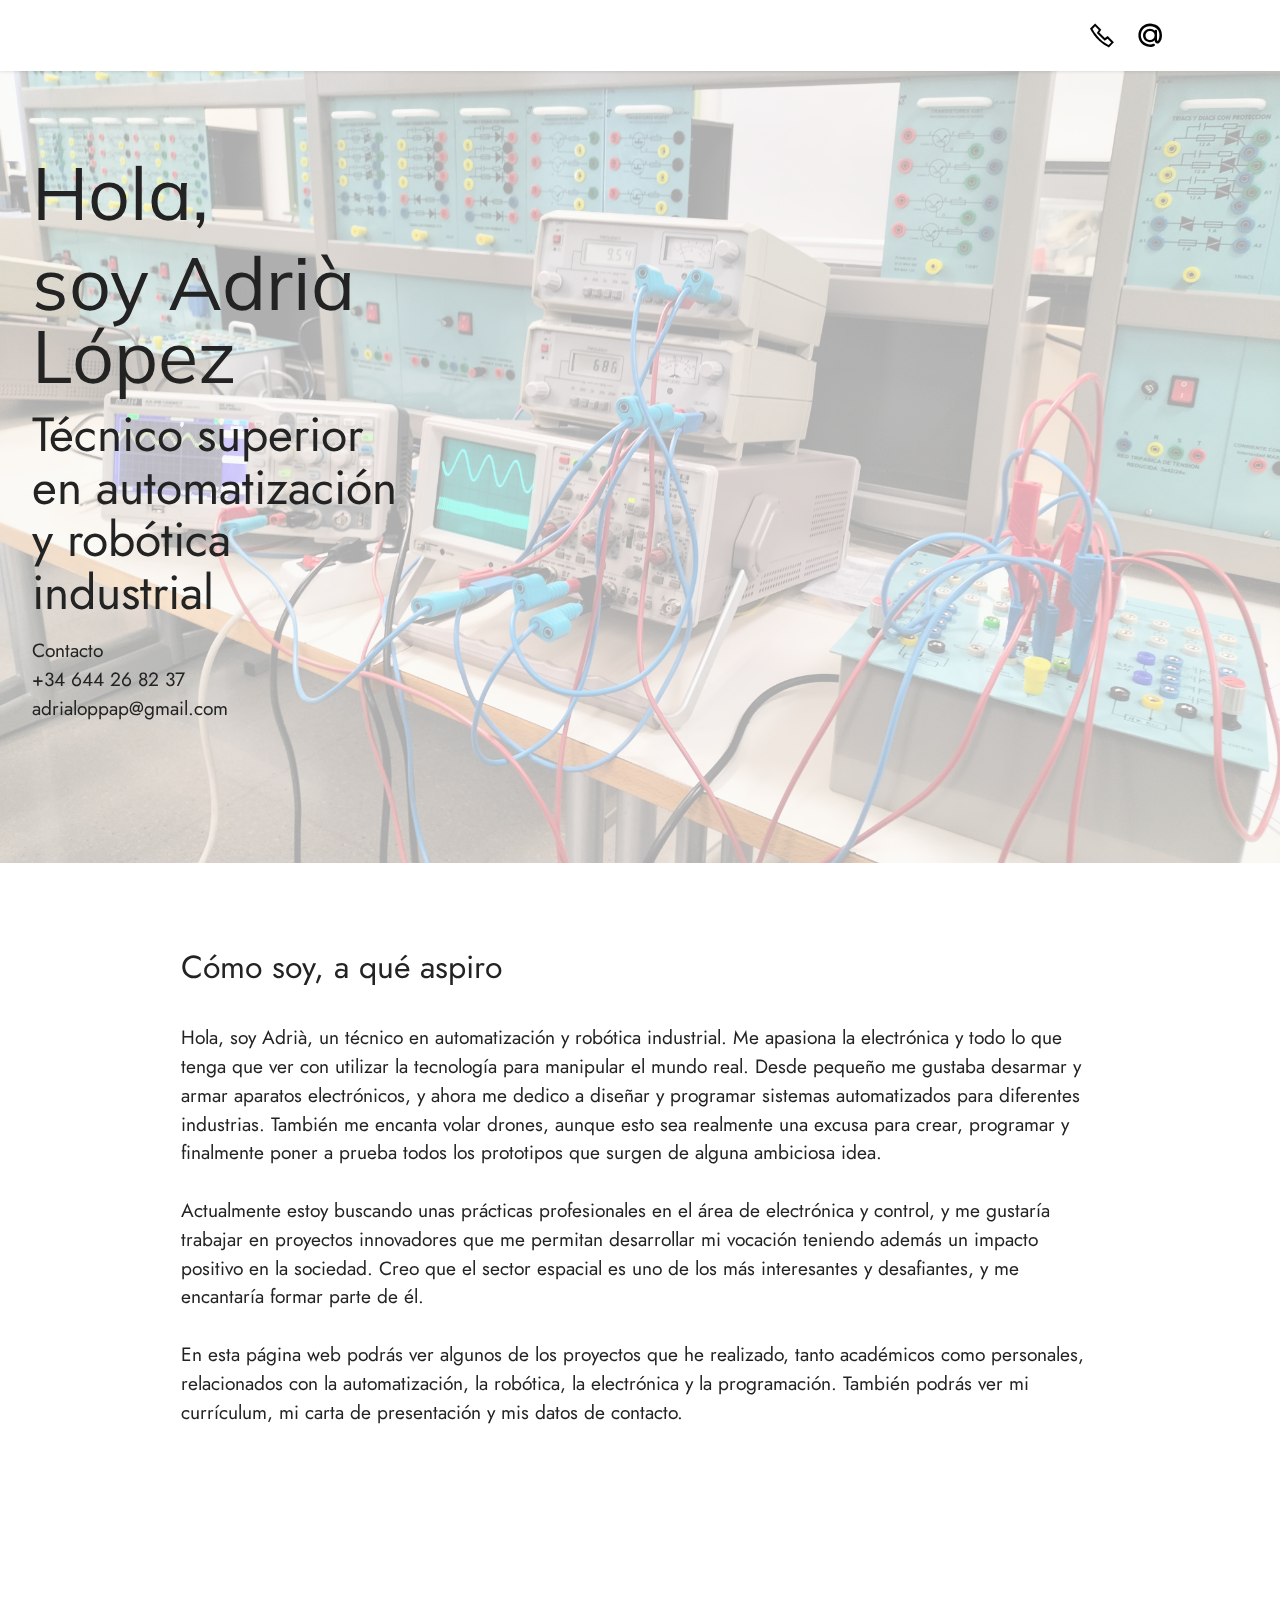
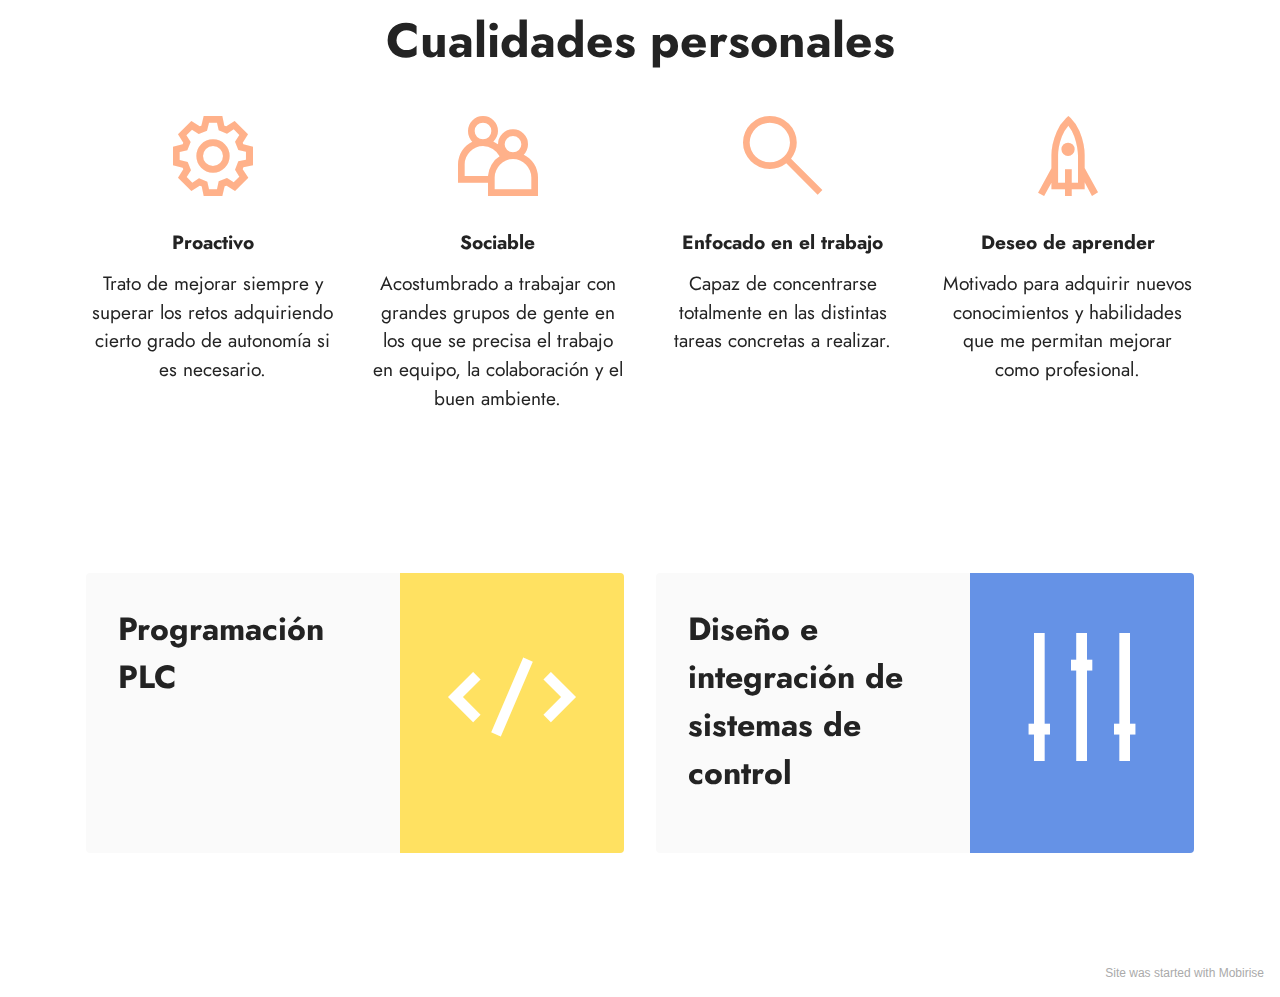
==== index.html @ 73c20c30 "Add files via upload" ====
<!DOCTYPE html>
<html  >
<head>
  <!-- Site made with Mobirise Website Builder v5.3.10, https://mobirise.com -->
  <meta charset="UTF-8">
  <meta http-equiv="X-UA-Compatible" content="IE=edge">
  <meta name="generator" content="Mobirise v5.3.10, mobirise.com">
  <meta name="viewport" content="width=device-width, initial-scale=1, minimum-scale=1">
  <link rel="shortcut icon" href="assets/images/img20230306095353-2.jpg" type="image/x-icon">
  <meta name="description" content="">
  
  
  <title>Home</title>
  <link rel="stylesheet" href="assets/web/assets/mobirise-icons2/mobirise2.css">
  <link rel="stylesheet" href="assets/tether/tether.min.css">
  <link rel="stylesheet" href="assets/bootstrap/css/bootstrap.min.css">
  <link rel="stylesheet" href="assets/bootstrap/css/bootstrap-grid.min.css">
  <link rel="stylesheet" href="assets/bootstrap/css/bootstrap-reboot.min.css">
  <link rel="stylesheet" href="assets/dropdown/css/style.css">
  <link rel="stylesheet" href="assets/socicon/css/styles.css">
  <link rel="stylesheet" href="assets/theme/css/style.css">
  <link rel="preload" href="https://fonts.googleapis.com/css?family=Mulish:200,300,400,500,600,700,800,900,200i,300i,400i,500i,600i,700i,800i,900i&display=swap" as="style" onload="this.onload=null;this.rel='stylesheet'">
  <noscript><link rel="stylesheet" href="https://fonts.googleapis.com/css?family=Mulish:200,300,400,500,600,700,800,900,200i,300i,400i,500i,600i,700i,800i,900i&display=swap"></noscript>
  <link rel="preload" href="https://fonts.googleapis.com/css?family=Jost:100,200,300,400,500,600,700,800,900,100i,200i,300i,400i,500i,600i,700i,800i,900i&display=swap" as="style" onload="this.onload=null;this.rel='stylesheet'">
  <noscript><link rel="stylesheet" href="https://fonts.googleapis.com/css?family=Jost:100,200,300,400,500,600,700,800,900,100i,200i,300i,400i,500i,600i,700i,800i,900i&display=swap"></noscript>
  <link rel="preload" as="style" href="assets/mobirise/css/mbr-additional.css"><link rel="stylesheet" href="assets/mobirise/css/mbr-additional.css" type="text/css">
  
  
  
  
</head>
<body>
  
  <section class="menu menu1 cid-u2jcZFR3zl" once="menu" id="menu1-0">
    

    <nav class="navbar navbar-dropdown navbar-fixed-top navbar-expand-lg">
        <div class="container">
            <div class="navbar-brand">
                
                
            </div>
            <button class="navbar-toggler" type="button" data-toggle="collapse" data-target="#navbarSupportedContent" aria-controls="navbarNavAltMarkup" aria-expanded="false" aria-label="Toggle navigation">
                <div class="hamburger">
                    <span></span>
                    <span></span>
                    <span></span>
                    <span></span>
                </div>
            </button>
            <div class="collapse navbar-collapse" id="navbarSupportedContent">
                
                <div class="icons-menu">
                    <a class="iconfont-wrapper" href="tel:644268237">
                        <span class="p-2 mbr-iconfont mobi-mbri-phone mobi-mbri"></span>
                    </a>
                    <a class="iconfont-wrapper" href="mailto:adrialoppap@gmail.com">
                        <span class="p-2 mbr-iconfont socicon-mailru socicon"></span>
                    </a>
                    
                    
                </div>
                
            </div>
        </div>
    </nav>
</section>

<section class="header1 cid-u2jdXwkcUk mbr-parallax-background" id="header1-2">

    

    <div class="mbr-overlay" style="opacity: 0.7; background-color: rgb(250, 250, 250);"></div>

    <div class="container-fluid">
        <div class="row">
            <div class="col-12 col-lg-4">
                <h1 class="mbr-section-title mbr-fonts-style mb-3 display-1"><p>Hola,</p><p>soy Adrià López<br></p></h1>
                <h2 class="mbr-section-subtitle mbr-fonts-style mb-3 display-2">
                        Técnico superior en automatización y robótica industrial</h2>
                <p class="mbr-text mbr-fonts-style display-7">Contacto<br>+34 644 26 82 37<br>adrialoppap@gmail.com<br><br></p>
                
            </div>
        </div>
    </div>
</section>

<section class="content5 cid-u2je80cFCC" id="content5-7">
    
    <div class="container">
        <div class="row justify-content-center">
            <div class="col-md-12 col-lg-10">
                
                <h4 class="mbr-section-subtitle mbr-fonts-style mb-4 display-5">Cómo soy, a qué aspiro</h4>
                <p class="mbr-text mbr-fonts-style display-7">Hola, soy Adrià, un técnico en automatización y robótica industrial. Me apasiona la electrónica y todo lo que tenga que ver con utilizar la tecnología para manipular el mundo real. Desde pequeño me gustaba desarmar y armar aparatos electrónicos, y ahora me dedico a diseñar y programar sistemas automatizados para diferentes industrias. También me encanta volar drones, aunque esto sea realmente una excusa para crear, programar y finalmente poner a prueba todos los prototipos que surgen de alguna ambiciosa idea.<br>
<br>Actualmente estoy buscando unas prácticas profesionales en el área de electrónica y control, y me gustaría trabajar en proyectos innovadores que me permitan desarrollar mi vocación teniendo además un impacto positivo en la sociedad. Creo que el sector espacial es uno de los más interesantes y desafiantes, y me encantaría formar parte de él.
<br>
<br>En esta página web podrás ver algunos de los proyectos que he realizado, tanto académicos como personales, relacionados con la automatización, la robótica, la electrónica y la programación. También podrás ver mi currículum, mi carta de presentación y mis datos de contacto.
<br><br></p>
            </div>
        </div>
    </div>
</section>

<section class="features1 cid-u2je03f4tf" id="features1-3">
    

    
    <div class="container">
        <div class="row">
            <div class="col-12">
                <h3 class="mbr-section-title mbr-fonts-style align-center mb-0 display-2"><strong>Cualidades personales</strong></h3>
                
            </div>
        </div>
        <div class="row">
            <div class="card col-12 col-md-6 col-lg-3">
                <div class="card-wrapper">
                    <div class="card-box align-center">
                        <div class="iconfont-wrapper">
                            <span class="mbr-iconfont mobi-mbri-setting mobi-mbri"></span>
                        </div>
                        <h5 class="card-title mbr-fonts-style display-7"><strong>Proactivo</strong></h5>
                        <p class="card-text mbr-fonts-style display-7">Trato de mejorar siempre y superar los retos adquiriendo cierto grado de autonomía si es necesario.</p>
                    </div>
                </div>
            </div>
            <div class="card col-12 col-md-6 col-lg-3">
                <div class="card-wrapper">
                    <div class="card-box align-center">
                        <div class="iconfont-wrapper">
                            <span class="mbr-iconfont mobi-mbri-users mobi-mbri"></span>
                        </div>
                        <h5 class="card-title mbr-fonts-style display-7"><strong>Sociable</strong></h5>
                        <p class="card-text mbr-fonts-style display-7">Acostumbrado a trabajar con grandes grupos de gente en los que se precisa el trabajo en equipo, la colaboración y el buen ambiente.</p>
                    </div>
                </div>
            </div>
            <div class="card col-12 col-md-6 col-lg-3">
                <div class="card-wrapper">
                    <div class="card-box align-center">
                        <div class="iconfont-wrapper">
                            <span class="mbr-iconfont mobi-mbri-search mobi-mbri"></span>
                        </div>
                        <h5 class="card-title mbr-fonts-style display-7"><strong>Enfocado en el trabajo</strong></h5>
                        <p class="card-text mbr-fonts-style display-7">Capaz de concentrarse totalmente en las distintas tareas concretas a realizar.</p>
                    </div>
                </div>
            </div>
            <div class="card col-12 col-md-6 col-lg-3">
                <div class="card-wrapper">
                    <div class="card-box align-center">
                        <div class="iconfont-wrapper">
                            <span class="mbr-iconfont mobi-mbri-rocket mobi-mbri"></span>
                        </div>
                        <h5 class="card-title mbr-fonts-style display-7"><strong>Deseo de aprender</strong></h5>
                        <p class="card-text mbr-fonts-style display-7">Motivado para adquirir nuevos conocimientos y habilidades que me permitan mejorar como profesional.</p>
                    </div>
                </div>
            </div>
        </div>
    </div>
</section>

<section class="features5 cid-u2je0zZY1N" id="features6-4">

    

    
    <div class="container">
        <div class="row justify-content-center">
            <div class="card col-12 col-lg-6">
                <div class="card-wrapper mbr-flex">
                    <div class="card-box align-left">
                        
                        <h5 class="card-title mbr-fonts-style align-left mb-3 display-5"><strong>Programación PLC</strong></h5>
                        
                        
                    </div>
                    <div class="img-wrapper img1 align-center">
                        <span class="mbr-iconfont mobi-mbri-code mobi-mbri"></span>
                    </div>
                </div>
            </div>

            <div class="card col-12 col-lg-6">
                <div class="card-wrapper mbr-flex">
                    <div class="card-box align-left">
                        
                        <h5 class="card-title mbr-fonts-style align-left mb-3 display-5"><strong>Diseño e integración de sistemas de control&nbsp;</strong></h5>
                        
                        
                    </div>
                    <div class="img-wrapper img2 align-center">
                        <span class="mbr-iconfont mobi-mbri-setting-2 mobi-mbri"></span>
                    </div>
                </div>
            </div>
        </div>
    </div>
</section><section style="background-color: #fff; font-family: -apple-system, BlinkMacSystemFont, 'Segoe UI', 'Roboto', 'Helvetica Neue', Arial, sans-serif; color:#aaa; font-size:12px; padding: 0; align-items: center; display: flex;"><a href="https://mobirise.site/g" style="flex: 1 1; height: 3rem; padding-left: 1rem;"></a><p style="flex: 0 0 auto; margin:0; padding-right:1rem;">Site <a href="https://mobirise.site/f" style="color:#aaa;">was started</a> with Mobirise</p></section><script src="assets/web/assets/jquery/jquery.min.js"></script>  <script src="assets/popper/popper.min.js"></script>  <script src="assets/tether/tether.min.js"></script>  <script src="assets/bootstrap/js/bootstrap.min.js"></script>  <script src="assets/smoothscroll/smooth-scroll.js"></script>  <script src="assets/dropdown/js/nav-dropdown.js"></script>  <script src="assets/dropdown/js/navbar-dropdown.js"></script>  <script src="assets/touchswipe/jquery.touch-swipe.min.js"></script>  <script src="assets/parallax/jarallax.min.js"></script>  <script src="assets/theme/js/script.js"></script>  
  
  
</body>
</html>
---- assets/web/assets/mobirise-icons2/mobirise2.css ----
@font-face {
  font-family: 'Moririse2';
  font-display: swap;
  src:  url('mobirise2.eot?f2bix4');
  src:  url('mobirise2.eot?f2bix4#iefix') format('embedded-opentype'),
    url('mobirise2.ttf?f2bix4') format('truetype'),
    url('mobirise2.woff?f2bix4') format('woff'),
    url('mobirise2.svg?f2bix4#mobirise2') format('svg');
  font-weight: normal;
  font-style: normal;
}

[class^="mobi-"], [class*=" mobi-"] {
  /* use !important to prevent issues with browser extensions that change fonts */
  font-family: 'Moririse2' !important;
  speak: none;
  font-style: normal;
  font-weight: normal;
  font-variant: normal;
  text-transform: none;
  line-height: 1;

  /* Better Font Rendering =========== */
  -webkit-font-smoothing: antialiased;
  -moz-osx-font-smoothing: grayscale;
}

.mobi-mbri-add-submenu:before {
  content: "\e900";
}
.mobi-mbri-alert:before {
  content: "\e901";
}
.mobi-mbri-align-center:before {
  content: "\e902";
}
.mobi-mbri-align-justify:before {
  content: "\e903";
}
.mobi-mbri-align-left:before {
  content: "\e904";
}
.mobi-mbri-align-right:before {
  content: "\e905";
}
.mobi-mbri-android:before {
  content: "\e906";
}
.mobi-mbri-apple:before {
  content: "\e907";
}
.mobi-mbri-arrow-down:before {
  content: "\e908";
}
.mobi-mbri-arrow-next:before {
  content: "\e909";
}
.mobi-mbri-arrow-prev:before {
  content: "\e90a";
}
.mobi-mbri-arrow-up:before {
  content: "\e90b";
}
.mobi-mbri-bold:before {
  content: "\e90c";
}
.mobi-mbri-bookmark:before {
  content: "\e90d";
}
.mobi-mbri-bootstrap:before {
  content: "\e90e";
}
.mobi-mbri-briefcase:before {
  content: "\e90f";
}
.mobi-mbri-browse:before {
  content: "\e910";
}
.mobi-mbri-bulleted-list:before {
  content: "\e911";
}
.mobi-mbri-calendar:before {
  content: "\e912";
}
.mobi-mbri-camera:before {
  content: "\e913";
}
.mobi-mbri-cart-add:before {
  content: "\e914";
}
.mobi-mbri-cart-full:before {
  content: "\e915";
}
.mobi-mbri-cash:before {
  content: "\e916";
}
.mobi-mbri-change-style:before {
  content: "\e917";
}
.mobi-mbri-chat:before {
  content: "\e918";
}
.mobi-mbri-clock:before {
  content: "\e919";
}
.mobi-mbri-close:before {
  content: "\e91a";
}
.mobi-mbri-cloud:before {
  content: "\e91b";
}
.mobi-mbri-code:before {
  content: "\e91c";
}
.mobi-mbri-contact-form:before {
  content: "\e91d";
}
.mobi-mbri-credit-card:before {
  content: "\e91e";
}
.mobi-mbri-cursor-click:before {
  content: "\e91f";
}
.mobi-mbri-cust-feedback:before {
  content: "\e920";
}
.mobi-mbri-database:before {
  content: "\e921";
}
.mobi-mbri-delivery:before {
  content: "\e922";
}
.mobi-mbri-desktop:before {
  content: "\e923";
}
.mobi-mbri-devices:before {
  content: "\e924";
}
.mobi-mbri-down:before {
  content: "\e925";
}
.mobi-mbri-download-2:before {
  content: "\e926";
}
.mobi-mbri-download:before {
  content: "\e927";
}
.mobi-mbri-drag-n-drop-2:before {
  content: "\e928";
}
.mobi-mbri-drag-n-drop:before {
  content: "\e929";
}
.mobi-mbri-edit-2:before {
  content: "\e92a";
}
.mobi-mbri-edit:before {
  content: "\e92b";
}
.mobi-mbri-error:before {
  content: "\e92c";
}
.mobi-mbri-extension:before {
  content: "\e92d";
}
.mobi-mbri-features:before {
  content: "\e92e";
}
.mobi-mbri-file:before {
  content: "\e92f";
}
.mobi-mbri-flag:before {
  content: "\e930";
}
.mobi-mbri-folder:before {
  content: "\e931";
}
.mobi-mbri-gift:before {
  content: "\e932";
}
.mobi-mbri-github:before {
  content: "\e933";
}
.mobi-mbri-globe-2:before {
  content: "\e934";
}
.mobi-mbri-globe:before {
  content: "\e935";
}
.mobi-mbri-growing-chart:before {
  content: "\e936";
}
.mobi-mbri-hearth:before {
  content: "\e937";
}
.mobi-mbri-help:before {
  content: "\e938";
}
.mobi-mbri-home:before {
  content: "\e939";
}
.mobi-mbri-hot-cup:before {
  content: "\e93a";
}
.mobi-mbri-idea:before {
  content: "\e93b";
}
.mobi-mbri-image-gallery:before {
  content: "\e93c";
}
.mobi-mbri-image-slider:before {
  content: "\e93d";
}
.mobi-mbri-info:before {
  content: "\e93e";
}
.mobi-mbri-italic:before {
  content: "\e93f";
}
.mobi-mbri-key:before {
  content: "\e940";
}
.mobi-mbri-laptop:before {
  content: "\e941";
}
.mobi-mbri-layers:before {
  content: "\e942";
}
.mobi-mbri-left-right:before {
  content: "\e943";
}
.mobi-mbri-left:before {
  content: "\e944";
}
.mobi-mbri-letter:before {
  content: "\e945";
}
.mobi-mbri-like:before {
  content: "\e946";
}
.mobi-mbri-link:before {
  content: "\e947";
}
.mobi-mbri-lock:before {
  content: "\e948";
}
.mobi-mbri-login:before {
  content: "\e949";
}
.mobi-mbri-logout:before {
  content: "\e94a";
}
.mobi-mbri-magic-stick:before {
  content: "\e94b";
}
.mobi-mbri-map-pin:before {
  content: "\e94c";
}
.mobi-mbri-menu:before {
  content: "\e94d";
}
.mobi-mbri-mobile-2:before {
  content: "\e94e";
}
.mobi-mbri-mobile-horizontal:before {
  content: "\e94f";
}
.mobi-mbri-mobile:before {
  content: "\e950";
}
.mobi-mbri-mobirise:before {
  content: "\e951";
}
.mobi-mbri-more-horizontal:before {
  content: "\e952";
}
.mobi-mbri-more-vertical:before {
  content: "\e953";
}
.mobi-mbri-music:before {
  content: "\e954";
}
.mobi-mbri-new-file:before {
  content: "\e955";
}
.mobi-mbri-numbered-list:before {
  content: "\e956";
}
.mobi-mbri-opened-folder:before {
  content: "\e957";
}
.mobi-mbri-pages:before {
  content: "\e958";
}
.mobi-mbri-paper-plane:before {
  content: "\e959";
}
.mobi-mbri-paperclip:before {
  content: "\e95a";
}
.mobi-mbri-phone:before {
  content: "\e95b";
}
.mobi-mbri-photo:before {
  content: "\e95c";
}
.mobi-mbri-photos:before {
  content: "\e95d";
}
.mobi-mbri-pin:before {
  content: "\e95e";
}
.mobi-mbri-play:before {
  content: "\e95f";
}
.mobi-mbri-plus:before {
  content: "\e960";
}
.mobi-mbri-preview:before {
  content: "\e961";
}
.mobi-mbri-print:before {
  content: "\e962";
}
.mobi-mbri-protect:before {
  content: "\e963";
}
.mobi-mbri-question:before {
  content: "\e964";
}
.mobi-mbri-quote-left:before {
  content: "\e965";
}
.mobi-mbri-quote-right:before {
  content: "\e966";
}
.mobi-mbri-redo:before {
  content: "\e967";
}
.mobi-mbri-refresh:before {
  content: "\e968";
}
.mobi-mbri-responsive-2:before {
  content: "\e969";
}
.mobi-mbri-responsive:before {
  content: "\e96a";
}
.mobi-mbri-right:before {
  content: "\e96b";
}
.mobi-mbri-rocket:before {
  content: "\e96c";
}
.mobi-mbri-sad-face:before {
  content: "\e96d";
}
.mobi-mbri-sale:before {
  content: "\e96e";
}
.mobi-mbri-save:before {
  content: "\e96f";
}
.mobi-mbri-search:before {
  content: "\e970";
}
.mobi-mbri-setting-2:before {
  content: "\e971";
}
.mobi-mbri-setting-3:before {
  content: "\e972";
}
.mobi-mbri-setting:before {
  content: "\e973";
}
.mobi-mbri-share:before {
  content: "\e974";
}
.mobi-mbri-shopping-bag:before {
  content: "\e975";
}
.mobi-mbri-shopping-basket:before {
  content: "\e976";
}
.mobi-mbri-shopping-cart:before {
  content: "\e977";
}
.mobi-mbri-sites:before {
  content: "\e978";
}
.mobi-mbri-smile-face:before {
  content: "\e979";
}
.mobi-mbri-speed:before {
  content: "\e97a";
}
.mobi-mbri-star:before {
  content: "\e97b";
}
.mobi-mbri-success:before {
  content: "\e97c";
}
.mobi-mbri-sun:before {
  content: "\e97d";
}
.mobi-mbri-sun2:before {
  content: "\e97e";
}
.mobi-mbri-tablet-vertical:before {
  content: "\e97f";
}
.mobi-mbri-tablet:before {
  content: "\e980";
}
.mobi-mbri-target:before {
  content: "\e981";
}
.mobi-mbri-timer:before {
  content: "\e982";
}
.mobi-mbri-to-ftp:before {
  content: "\e983";
}
.mobi-mbri-to-local-drive:before {
  content: "\e984";
}
.mobi-mbri-touch-swipe:before {
  content: "\e985";
}
.mobi-mbri-touch:before {
  content: "\e986";
}
.mobi-mbri-trash:before {
  content: "\e987";
}
.mobi-mbri-underline:before {
  content: "\e988";
}
.mobi-mbri-undo:before {
  content: "\e989";
}
.mobi-mbri-unlink:before {
  content: "\e98a";
}
.mobi-mbri-unlock:before {
  content: "\e98b";
}
.mobi-mbri-up-down:before {
  content: "\e98c";
}
.mobi-mbri-up:before {
  content: "\e98d";
}
.mobi-mbri-update:before {
  content: "\e98e";
}
.mobi-mbri-upload-2:before {
  content: "\e98f";
}
.mobi-mbri-upload:before {
  content: "\e990";
}
.mobi-mbri-user-2:before {
  content: "\e991";
}
.mobi-mbri-user:before {
  content: "\e992";
}
.mobi-mbri-users:before {
  content: "\e993";
}
.mobi-mbri-video-play:before {
  content: "\e994";
}
.mobi-mbri-video:before {
  content: "\e995";
}
.mobi-mbri-watch:before {
  content: "\e996";
}
.mobi-mbri-website-theme-2:before {
  content: "\e997";
}
.mobi-mbri-website-theme:before {
  content: "\e998";
}
.mobi-mbri-wifi:before {
  content: "\e999";
}
.mobi-mbri-windows:before {
  content: "\e99a";
}
.mobi-mbri-zoom-in:before {
  content: "\e99b";
}
.mobi-mbri-zoom-out:before {
  content: "\e99c";
}
---- assets/dropdown/css/style.css ----
.navbar-dropdown {
  left: 0;
  padding: 0;
  position: absolute;
  right: 0;
  top: 0;
  transition: all 0.45s ease;
  z-index: 1030;
  background: #282828; }
  .navbar-dropdown .navbar-logo {
    margin-right: 0.8rem;
    transition: margin 0.3s ease-in-out;
    vertical-align: middle; }
    .navbar-dropdown .navbar-logo img {
      height: 3.125rem;
      transition: all 0.3s ease-in-out; }
    .navbar-dropdown .navbar-logo.mbr-iconfont {
      font-size: 3.125rem;
      line-height: 3.125rem; }
  .navbar-dropdown .navbar-caption {
    font-weight: 700;
    white-space: normal;
    vertical-align: -4px;
    line-height: 3.125rem !important; }
    .navbar-dropdown .navbar-caption, .navbar-dropdown .navbar-caption:hover {
      color: inherit;
      text-decoration: none; }
  .navbar-dropdown .mbr-iconfont + .navbar-caption {
    vertical-align: -1px; }
  .navbar-dropdown.navbar-fixed-top {
    position: fixed; }
  .navbar-dropdown .navbar-brand span {
    vertical-align: -4px; }
  .navbar-dropdown.bg-color.transparent {
    background: none; }
  .navbar-dropdown.navbar-short .navbar-brand {
    padding: 0.625rem 0; }
    .navbar-dropdown.navbar-short .navbar-brand span {
      vertical-align: -1px; }
  .navbar-dropdown.navbar-short .navbar-caption {
    line-height: 2.375rem !important;
    vertical-align: -2px; }
  .navbar-dropdown.navbar-short .navbar-logo {
    margin-right: 0.5rem; }
    .navbar-dropdown.navbar-short .navbar-logo img {
      height: 2.375rem; }
    .navbar-dropdown.navbar-short .navbar-logo.mbr-iconfont {
      font-size: 2.375rem;
      line-height: 2.375rem; }
  .navbar-dropdown.navbar-short .mbr-table-cell {
    height: 3.625rem; }
  .navbar-dropdown .navbar-close {
    left: 0.6875rem;
    position: fixed;
    top: 0.75rem;
    z-index: 1000; }
  .navbar-dropdown .hamburger-icon {
    content: "";
    display: inline-block;
    vertical-align: middle;
    width: 16px;
    -webkit-box-shadow: 0 -6px 0 1px #282828,0 0 0 1px #282828,0 6px 0 1px #282828;
    -moz-box-shadow: 0 -6px 0 1px #282828,0 0 0 1px #282828,0 6px 0 1px #282828;
    box-shadow: 0 -6px 0 1px #282828,0 0 0 1px #282828,0 6px 0 1px #282828; }

.dropdown-menu .dropdown-toggle[data-toggle="dropdown-submenu"]::after {
  border-bottom: 0.35em solid transparent;
  border-left: 0.35em solid;
  border-right: 0;
  border-top: 0.35em solid transparent;
  margin-left: 0.3rem; }

.dropdown-menu .dropdown-item:focus {
  outline: 0; }

.nav-dropdown {
  font-size: 0.75rem;
  font-weight: 500;
  height: auto !important; }
  .nav-dropdown .nav-btn {
    padding-left: 1rem; }
  .nav-dropdown .link {
    margin: .667em 1.667em;
    font-weight: 500;
    padding: 0;
    transition: color .2s ease-in-out; }
    .nav-dropdown .link.dropdown-toggle {
      margin-right: 2.583em; }
      .nav-dropdown .link.dropdown-toggle::after {
        margin-left: .25rem;
        border-top: 0.35em solid;
        border-right: 0.35em solid transparent;
        border-left: 0.35em solid transparent;
        border-bottom: 0; }
      .nav-dropdown .link.dropdown-toggle[aria-expanded="true"] {
        margin: 0;
        padding: 0.667em 3.263em  0.667em 1.667em; }
  .nav-dropdown .link::after,
  .nav-dropdown .dropdown-item::after {
    color: inherit; }
  .nav-dropdown .btn {
    font-size: 0.75rem;
    font-weight: 700;
    letter-spacing: 0;
    margin-bottom: 0;
    padding-left: 1.25rem;
    padding-right: 1.25rem; }
  .nav-dropdown .dropdown-menu {
    border-radius: 0;
    border: 0;
    left: 0;
    margin: 0;
    padding-bottom: 1.25rem;
    padding-top: 1.25rem;
    position: relative; }
  .nav-dropdown .dropdown-submenu {
    margin-left: 0.125rem;
    top: 0; }
  .nav-dropdown .dropdown-item {
    font-weight: 500;
    line-height: 2;
    padding: 0.3846em 4.615em 0.3846em 1.5385em;
    position: relative;
    transition: color .2s ease-in-out, background-color .2s ease-in-out; }
    .nav-dropdown .dropdown-item::after {
      margin-top: -0.3077em;
      position: absolute;
      right: 1.1538em;
      top: 50%; }
    .nav-dropdown .dropdown-item:focus, .nav-dropdown .dropdown-item:hover {
      background: none; }

@media (max-width: 767px) {
  .nav-dropdown.navbar-toggleable-sm {
    bottom: 0;
    display: none;
    left: 0;
    overflow-x: hidden;
    position: fixed;
    top: 0;
    transform: translateX(-100%);
    -ms-transform: translateX(-100%);
    -webkit-transform: translateX(-100%);
    width: 18.75rem;
    z-index: 999; } }
.nav-dropdown.navbar-toggleable-xl {
  bottom: 0;
  display: none;
  left: 0;
  overflow-x: hidden;
  position: fixed;
  top: 0;
  transform: translateX(-100%);
  -ms-transform: translateX(-100%);
  -webkit-transform: translateX(-100%);
  width: 18.75rem;
  z-index: 999; }

.nav-dropdown-sm {
  display: block !important;
  overflow-x: hidden;
  overflow: auto;
  padding-top: 3.875rem; }
  .nav-dropdown-sm::after {
    content: "";
    display: block;
    height: 3rem;
    width: 100%; }
  .nav-dropdown-sm.collapse.in ~ .navbar-close {
    display: block !important; }
  .nav-dropdown-sm.collapsing, .nav-dropdown-sm.collapse.in {
    transform: translateX(0);
    -ms-transform: translateX(0);
    -webkit-transform: translateX(0);
    transition: all 0.25s ease-out;
    -webkit-transition: all 0.25s ease-out;
    background: #282828; }
  .nav-dropdown-sm.collapsing[aria-expanded="false"] {
    transform: translateX(-100%);
    -ms-transform: translateX(-100%);
    -webkit-transform: translateX(-100%); }
  .nav-dropdown-sm .nav-item {
    display: block;
    margin-left: 0 !important;
    padding-left: 0; }
  .nav-dropdown-sm .link,
  .nav-dropdown-sm .dropdown-item {
    border-top: 1px dotted rgba(255, 255, 255, 0.1);
    font-size: 0.8125rem;
    line-height: 1.6;
    margin: 0 !important;
    padding: 0.875rem 2.4rem 0.875rem 1.5625rem !important;
    position: relative;
    white-space: normal; }
    .nav-dropdown-sm .link:focus, .nav-dropdown-sm .link:hover,
    .nav-dropdown-sm .dropdown-item:focus,
    .nav-dropdown-sm .dropdown-item:hover {
      background: rgba(0, 0, 0, 0.2) !important;
      color: #c0a375; }
  .nav-dropdown-sm .nav-btn {
    position: relative;
    padding: 1.5625rem 1.5625rem 0 1.5625rem; }
    .nav-dropdown-sm .nav-btn::before {
      border-top: 1px dotted rgba(255, 255, 255, 0.1);
      content: "";
      left: 0;
      position: absolute;
      top: 0;
      width: 100%; }
    .nav-dropdown-sm .nav-btn + .nav-btn {
      padding-top: 0.625rem; }
      .nav-dropdown-sm .nav-btn + .nav-btn::before {
        display: none; }
  .nav-dropdown-sm .btn {
    padding: 0.625rem 0; }
  .nav-dropdown-sm .dropdown-toggle[data-toggle="dropdown-submenu"]::after {
    margin-left: .25rem;
    border-top: 0.35em solid;
    border-right: 0.35em solid transparent;
    border-left: 0.35em solid transparent;
    border-bottom: 0; }
  .nav-dropdown-sm .dropdown-toggle[data-toggle="dropdown-submenu"][aria-expanded="true"]::after {
    border-top: 0;
    border-right: 0.35em solid transparent;
    border-left: 0.35em solid transparent;
    border-bottom: 0.35em solid; }
  .nav-dropdown-sm .dropdown-menu {
    margin: 0;
    padding: 0;
    position: relative;
    top: 0;
    left: 0;
    width: 100%;
    border: 0;
    float: none;
    border-radius: 0;
    background: none; }
  .nav-dropdown-sm .dropdown-submenu {
    left: 100%;
    margin-left: 0.125rem;
    margin-top: -1.25rem;
    top: 0; }

.navbar-toggleable-sm .nav-dropdown .dropdown-menu {
  position: absolute; }

.navbar-toggleable-sm .nav-dropdown .dropdown-submenu {
  left: 100%;
  margin-left: 0.125rem;
  margin-top: -1.25rem;
  top: 0; }

.navbar-toggleable-sm.opened .nav-dropdown .dropdown-menu {
  position: relative; }

.navbar-toggleable-sm.opened .nav-dropdown .dropdown-submenu {
  left: 0;
  margin-left: 00rem;
  margin-top: 0rem;
  top: 0; }

.is-builder .nav-dropdown.collapsing {
  transition: none !important; }

/*# sourceMappingURL=style.css.map */
---- assets/socicon/css/styles.css ----
@charset "UTF-8";

@font-face {
  font-family: 'Socicon';
  src:  url('../fonts/socicon.eot');
  src:  url('../fonts/socicon.eot?#iefix') format('embedded-opentype'),
    url('../fonts/socicon.woff2') format('woff2'),
    url('../fonts/socicon.ttf') format('truetype'),
    url('../fonts/socicon.woff') format('woff'),
    url('../fonts/socicon.svg#socicon') format('svg');
  font-weight: normal;
  font-style: normal;
  font-display: swap;
}

[data-icon]:before {
  font-family: "socicon" !important;
  content: attr(data-icon);
  font-style: normal !important;
  font-weight: normal !important;
  font-variant: normal !important;
  text-transform: none !important;
  speak: none;
  line-height: 1;
  -webkit-font-smoothing: antialiased;
  -moz-osx-font-smoothing: grayscale;
}

[class^="socicon-"], [class*=" socicon-"] {
  /* use !important to prevent issues with browser extensions that change fonts */
  font-family: 'Socicon' !important;
  speak: none;
  font-style: normal;
  font-weight: normal;
  font-variant: normal;
  text-transform: none;
  line-height: 1;

  /* Better Font Rendering =========== */
  -webkit-font-smoothing: antialiased;
  -moz-osx-font-smoothing: grayscale;
}

.socicon-eitaa:before {
  content: "\e97c";
}
.socicon-soroush:before {
  content: "\e97d";
}
.socicon-bale:before {
  content: "\e97e";
}
.socicon-zazzle:before {
  content: "\e97b";
}
.socicon-society6:before {
  content: "\e97a";
}
.socicon-redbubble:before {
  content: "\e979";
}
.socicon-avvo:before {
  content: "\e978";
}
.socicon-stitcher:before {
  content: "\e977";
}
.socicon-googlehangouts:before {
  content: "\e974";
}
.socicon-dlive:before {
  content: "\e975";
}
.socicon-vsco:before {
  content: "\e976";
}
.socicon-flipboard:before {
  content: "\e973";
}
.socicon-ubuntu:before {
  content: "\e958";
}
.socicon-artstation:before {
  content: "\e959";
}
.socicon-invision:before {
  content: "\e95a";
}
.socicon-torial:before {
  content: "\e95b";
}
.socicon-collectorz:before {
  content: "\e95c";
}
.socicon-seenthis:before {
  content: "\e95d";
}
.socicon-googleplaymusic:before {
  content: "\e95e";
}
.socicon-debian:before {
  content: "\e95f";
}
.socicon-filmfreeway:before {
  content: "\e960";
}
.socicon-gnome:before {
  content: "\e961";
}
.socicon-itchio:before {
  content: "\e962";
}
.socicon-jamendo:before {
  content: "\e963";
}
.socicon-mix:before {
  content: "\e964";
}
.socicon-sharepoint:before {
  content: "\e965";
}
.socicon-tinder:before {
  content: "\e966";
}
.socicon-windguru:before {
  content: "\e967";
}
.socicon-cdbaby:before {
  content: "\e968";
}
.socicon-elementaryos:before {
  content: "\e969";
}
.socicon-stage32:before {
  content: "\e96a";
}
.socicon-tiktok:before {
  content: "\e96b";
}
.socicon-gitter:before {
  content: "\e96c";
}
.socicon-letterboxd:before {
  content: "\e96d";
}
.socicon-threema:before {
  content: "\e96e";
}
.socicon-splice:before {
  content: "\e96f";
}
.socicon-metapop:before {
  content: "\e970";
}
.socicon-naver:before {
  content: "\e971";
}
.socicon-remote:before {
  content: "\e972";
}
.socicon-internet:before {
  content: "\e957";
}
.socicon-moddb:before {
  content: "\e94b";
}
.socicon-indiedb:before {
  content: "\e94c";
}
.socicon-traxsource:before {
  content: "\e94d";
}
.socicon-gamefor:before {
  content: "\e94e";
}
.socicon-pixiv:before {
  content: "\e94f";
}
.socicon-myanimelist:before {
  content: "\e950";
}
.socicon-blackberry:before {
  content: "\e951";
}
.socicon-wickr:before {
  content: "\e952";
}
.socicon-spip:before {
  content: "\e953";
}
.socicon-napster:before {
  content: "\e954";
}
.socicon-beatport:before {
  content: "\e955";
}
.socicon-hackerone:before {
  content: "\e956";
}
.socicon-hackernews:before {
  content: "\e946";
}
.socicon-smashwords:before {
  content: "\e947";
}
.socicon-kobo:before {
  content: "\e948";
}
.socicon-bookbub:before {
  content: "\e949";
}
.socicon-mailru:before {
  content: "\e94a";
}
.socicon-gitlab:before {
  content: "\e945";
}
.socicon-instructables:before {
  content: "\e944";
}
.socicon-portfolio:before {
  content: "\e943";
}
.socicon-codered:before {
  content: "\e940";
}
.socicon-origin:before {
  content: "\e941";
}
.socicon-nextdoor:before {
  content: "\e942";
}
.socicon-udemy:before {
  content: "\e93f";
}
.socicon-livemaster:before {
  content: "\e93e";
}
.socicon-crunchbase:before {
  content: "\e93b";
}
.socicon-homefy:before {
  content: "\e93c";
}
.socicon-calendly:before {
  content: "\e93d";
}
.socicon-realtor:before {
  content: "\e90f";
}
.socicon-tidal:before {
  content: "\e910";
}
.socicon-qobuz:before {
  content: "\e911";
}
.socicon-natgeo:before {
  content: "\e912";
}
.socicon-mastodon:before {
  content: "\e913";
}
.socicon-unsplash:before {
  content: "\e914";
}
.socicon-homeadvisor:before {
  content: "\e915";
}
.socicon-angieslist:before {
  content: "\e916";
}
.socicon-codepen:before {
  content: "\e917";
}
.socicon-slack:before {
  content: "\e918";
}
.socicon-openaigym:before {
  content: "\e919";
}
.socicon-logmein:before {
  content: "\e91a";
}
.socicon-fiverr:before {
  content: "\e91b";
}
.socicon-gotomeeting:before {
  content: "\e91c";
}
.socicon-aliexpress:before {
  content: "\e91d";
}
.socicon-guru:before {
  content: "\e91e";
}
.socicon-appstore:before {
  content: "\e91f";
}
.socicon-homes:before {
  content: "\e920";
}
.socicon-zoom:before {
  content: "\e921";
}
.socicon-alibaba:before {
  content: "\e922";
}
.socicon-craigslist:before {
  content: "\e923";
}
.socicon-wix:before {
  content: "\e924";
}
.socicon-redfin:before {
  content: "\e925";
}
.socicon-googlecalendar:before {
  content: "\e926";
}
.socicon-shopify:before {
  content: "\e927";
}
.socicon-freelancer:before {
  content: "\e928";
}
.socicon-seedrs:before {
  content: "\e929";
}
.socicon-bing:before {
  content: "\e92a";
}
.socicon-doodle:before {
  content: "\e92b";
}
.socicon-bonanza:before {
  content: "\e92c";
}
.socicon-squarespace:before {
  content: "\e92d";
}
.socicon-toptal:before {
  content: "\e92e";
}
.socicon-gust:before {
  content: "\e92f";
}
.socicon-ask:before {
  content: "\e930";
}
.socicon-trulia:before {
  content: "\e931";
}
.socicon-loomly:before {
  content: "\e932";
}
.socicon-ghost:before {
  content: "\e933";
}
.socicon-upwork:before {
  content: "\e934";
}
.socicon-fundable:before {
  content: "\e935";
}
.socicon-booking:before {
  content: "\e936";
}
.socicon-googlemaps:before {
  content: "\e937";
}
.socicon-zillow:before {
  content: "\e938";
}
.socicon-niconico:before {
  content: "\e939";
}
.socicon-toneden:before {
  content: "\e93a";
}
.socicon-augment:before {
  content: "\e908";
}
.socicon-bitbucket:before {
  content: "\e909";
}
.socicon-fyuse:before {
  content: "\e90a";
}
.socicon-yt-gaming:before {
  content: "\e90b";
}
.socicon-sketchfab:before {
  content: "\e90c";
}
.socicon-mobcrush:before {
  content: "\e90d";
}
.socicon-microsoft:before {
  content: "\e90e";
}
.socicon-pandora:before {
  content: "\e907";
}
.socicon-messenger:before {
  content: "\e906";
}
.socicon-gamewisp:before {
  content: "\e905";
}
.socicon-bloglovin:before {
  content: "\e904";
}
.socicon-tunein:before {
  content: "\e903";
}
.socicon-gamejolt:before {
  content: "\e901";
}
.socicon-trello:before {
  content: "\e902";
}
.socicon-spreadshirt:before {
  content: "\e900";
}
.socicon-500px:before {
  content: "\e000";
}
.socicon-8tracks:before {
  content: "\e001";
}
.socicon-airbnb:before {
  content: "\e002";
}
.socicon-alliance:before {
  content: "\e003";
}
.socicon-amazon:before {
  content: "\e004";
}
.socicon-amplement:before {
  content: "\e005";
}
.socicon-android:before {
  content: "\e006";
}
.socicon-angellist:before {
  content: "\e007";
}
.socicon-apple:before {
  content: "\e008";
}
.socicon-appnet:before {
  content: "\e009";
}
.socicon-baidu:before {
  content: "\e00a";
}
.socicon-bandcamp:before {
  content: "\e00b";
}
.socicon-battlenet:before {
  content: "\e00c";
}
.socicon-mixer:before {
  content: "\e00d";
}
.socicon-bebee:before {
  content: "\e00e";
}
.socicon-bebo:before {
  content: "\e00f";
}
.socicon-behance:before {
  content: "\e010";
}
.socicon-blizzard:before {
  content: "\e011";
}
.socicon-blogger:before {
  content: "\e012";
}
.socicon-buffer:before {
  content: "\e013";
}
.socicon-chrome:before {
  content: "\e014";
}
.socicon-coderwall:before {
  content: "\e015";
}
.socicon-curse:before {
  content: "\e016";
}
.socicon-dailymotion:before {
  content: "\e017";
}
.socicon-deezer:before {
  content: "\e018";
}
.socicon-delicious:before {
  content: "\e019";
}
.socicon-deviantart:before {
  content: "\e01a";
}
.socicon-diablo:before {
  content: "\e01b";
}
.socicon-digg:before {
  content: "\e01c";
}
.socicon-discord:before {
  content: "\e01d";
}
.socicon-disqus:before {
  content: "\e01e";
}
.socicon-douban:before {
  content: "\e01f";
}
.socicon-draugiem:before {
  content: "\e020";
}
.socicon-dribbble:before {
  content: "\e021";
}
.socicon-drupal:before {
  content: "\e022";
}
.socicon-ebay:before {
  content: "\e023";
}
.socicon-ello:before {
  content: "\e024";
}
.socicon-endomodo:before {
  content: "\e025";
}
.socicon-envato:before {
  content: "\e026";
}
.socicon-etsy:before {
  content: "\e027";
}
.socicon-facebook:before {
  content: "\e028";
}
.socicon-feedburner:before {
  content: "\e029";
}
.socicon-filmweb:before {
  content: "\e02a";
}
.socicon-firefox:before {
  content: "\e02b";
}
.socicon-flattr:before {
  content: "\e02c";
}
.socicon-flickr:before {
  content: "\e02d";
}
.socicon-formulr:before {
  content: "\e02e";
}
.socicon-forrst:before {
  content: "\e02f";
}
.socicon-foursquare:before {
  content: "\e030";
}
.socicon-friendfeed:before {
  content: "\e031";
}
.socicon-github:before {
  content: "\e032";
}
.socicon-goodreads:before {
  content: "\e033";
}
.socicon-google:before {
  content: "\e034";
}
.socicon-googlescholar:before {
  content: "\e035";
}
.socicon-googlegroups:before {
  content: "\e036";
}
.socicon-googlephotos:before {
  content: "\e037";
}
.socicon-googleplus:before {
  content: "\e038";
}
.socicon-grooveshark:before {
  content: "\e039";
}
.socicon-hackerrank:before {
  content: "\e03a";
}
.socicon-hearthstone:before {
  content: "\e03b";
}
.socicon-hellocoton:before {
  content: "\e03c";
}
.socicon-heroes:before {
  content: "\e03d";
}
.socicon-smashcast:before {
  content: "\e03e";
}
.socicon-horde:before {
  content: "\e03f";
}
.socicon-houzz:before {
  content: "\e040";
}
.socicon-icq:before {
  content: "\e041";
}
.socicon-identica:before {
  content: "\e042";
}
.socicon-imdb:before {
  content: "\e043";
}
.socicon-instagram:before {
  content: "\e044";
}
.socicon-issuu:before {
  content: "\e045";
}
.socicon-istock:before {
  content: "\e046";
}
.socicon-itunes:before {
  content: "\e047";
}
.socicon-keybase:before {
  content: "\e048";
}
.socicon-lanyrd:before {
  content: "\e049";
}
.socicon-lastfm:before {
  content: "\e04a";
}
.socicon-line:before {
  content: "\e04b";
}
.socicon-linkedin:before {
  content: "\e04c";
}
.socicon-livejournal:before {
  content: "\e04d";
}
.socicon-lyft:before {
  content: "\e04e";
}
.socicon-macos:before {
  content: "\e04f";
}
.socicon-mail:before {
  content: "\e050";
}
.socicon-medium:before {
  content: "\e051";
}
.socicon-meetup:before {
  content: "\e052";
}
.socicon-mixcloud:before {
  content: "\e053";
}
.socicon-modelmayhem:before {
  content: "\e054";
}
.socicon-mumble:before {
  content: "\e055";
}
.socicon-myspace:before {
  content: "\e056";
}
.socicon-newsvine:before {
  content: "\e057";
}
.socicon-nintendo:before {
  content: "\e058";
}
.socicon-npm:before {
  content: "\e059";
}
.socicon-odnoklassniki:before {
  content: "\e05a";
}
.socicon-openid:before {
  content: "\e05b";
}
.socicon-opera:before {
  content: "\e05c";
}
.socicon-outlook:before {
  content: "\e05d";
}
.socicon-overwatch:before {
  content: "\e05e";
}
.socicon-patreon:before {
  content: "\e05f";
}
.socicon-paypal:before {
  content: "\e060";
}
.socicon-periscope:before {
  content: "\e061";
}
.socicon-persona:before {
  content: "\e062";
}
.socicon-pinterest:before {
  content: "\e063";
}
.socicon-play:before {
  content: "\e064";
}
.socicon-player:before {
  content: "\e065";
}
.socicon-playstation:before {
  content: "\e066";
}
.socicon-pocket:before {
  content: "\e067";
}
.socicon-qq:before {
  content: "\e068";
}
.socicon-quora:before {
  content: "\e069";
}
.socicon-raidcall:before {
  content: "\e06a";
}
.socicon-ravelry:before {
  content: "\e06b";
}
.socicon-reddit:before {
  content: "\e06c";
}
.socicon-renren:before {
  content: "\e06d";
}
.socicon-researchgate:before {
  content: "\e06e";
}
.socicon-residentadvisor:before {
  content: "\e06f";
}
.socicon-reverbnation:before {
  content: "\e070";
}
.socicon-rss:before {
  content: "\e071";
}
.socicon-sharethis:before {
  content: "\e072";
}
.socicon-skype:before {
  content: "\e073";
}
.socicon-slideshare:before {
  content: "\e074";
}
.socicon-smugmug:before {
  content: "\e075";
}
.socicon-snapchat:before {
  content: "\e076";
}
.socicon-songkick:before {
  content: "\e077";
}
.socicon-soundcloud:before {
  content: "\e078";
}
.socicon-spotify:before {
  content: "\e079";
}
.socicon-stackexchange:before {
  content: "\e07a";
}
.socicon-stackoverflow:before {
  content: "\e07b";
}
.socicon-starcraft:before {
  content: "\e07c";
}
.socicon-stayfriends:before {
  content: "\e07d";
}
.socicon-steam:before {
  content: "\e07e";
}
.socicon-storehouse:before {
  content: "\e07f";
}
.socicon-strava:before {
  content: "\e080";
}
.socicon-streamjar:before {
  content: "\e081";
}
.socicon-stumbleupon:before {
  content: "\e082";
}
.socicon-swarm:before {
  content: "\e083";
}
.socicon-teamspeak:before {
  content: "\e084";
}
.socicon-teamviewer:before {
  content: "\e085";
}
.socicon-technorati:before {
  content: "\e086";
}
.socicon-telegram:before {
  content: "\e087";
}
.socicon-tripadvisor:before {
  content: "\e088";
}
.socicon-tripit:before {
  content: "\e089";
}
.socicon-triplej:before {
  content: "\e08a";
}
.socicon-tumblr:before {
  content: "\e08b";
}
.socicon-twitch:before {
  content: "\e08c";
}
.socicon-twitter:before {
  content: "\e08d";
}
.socicon-uber:before {
  content: "\e08e";
}
.socicon-ventrilo:before {
  content: "\e08f";
}
.socicon-viadeo:before {
  content: "\e090";
}
.socicon-viber:before {
  content: "\e091";
}
.socicon-viewbug:before {
  content: "\e092";
}
.socicon-vimeo:before {
  content: "\e093";
}
.socicon-vine:before {
  content: "\e094";
}
.socicon-vkontakte:before {
  content: "\e095";
}
.socicon-warcraft:before {
  content: "\e096";
}
.socicon-wechat:before {
  content: "\e097";
}
.socicon-weibo:before {
  content: "\e098";
}
.socicon-whatsapp:before {
  content: "\e099";
}
.socicon-wikipedia:before {
  content: "\e09a";
}
.socicon-windows:before {
  content: "\e09b";
}
.socicon-wordpress:before {
  content: "\e09c";
}
.socicon-wykop:before {
  content: "\e09d";
}
.socicon-xbox:before {
  content: "\e09e";
}
.socicon-xing:before {
  content: "\e09f";
}
.socicon-yahoo:before {
  content: "\e0a0";
}
.socicon-yammer:before {
  content: "\e0a1";
}
.socicon-yandex:before {
  content: "\e0a2";
}
.socicon-yelp:before {
  content: "\e0a3";
}
.socicon-younow:before {
  content: "\e0a4";
}
.socicon-youtube:before {
  content: "\e0a5";
}
.socicon-zapier:before {
  content: "\e0a6";
}
.socicon-zerply:before {
  content: "\e0a7";
}
.socicon-zomato:before {
  content: "\e0a8";
}
.socicon-zynga:before {
  content: "\e0a9";
}
---- assets/theme/css/style.css ----
@charset "UTF-8";
section {
  background-color: #ffffff;
}

body {
  font-style: normal;
  line-height: 1.5;
  font-weight: 400;
  color: #232323;
  position: relative;
}

section,
.container,
.container-fluid {
  position: relative;
  word-wrap: break-word;
}

a.mbr-iconfont:hover {
  text-decoration: none;
}

.article .lead p,
.article .lead ul,
.article .lead ol,
.article .lead pre,
.article .lead blockquote {
  margin-bottom: 0;
}

a {
  font-style: normal;
  font-weight: 400;
  cursor: pointer;
}
a, a:hover {
  text-decoration: none;
}

.mbr-section-title {
  font-style: normal;
  line-height: 1.3;
}

.mbr-section-subtitle {
  line-height: 1.3;
}

.mbr-text {
  font-style: normal;
  line-height: 1.7;
}

h1,
h2,
h3,
h4,
h5,
h6,
.display-1,
.display-2,
.display-4,
.display-5,
.display-7,
span,
p,
a {
  line-height: 1;
  word-break: break-word;
  word-wrap: break-word;
  font-weight: 400;
}

b,
strong {
  font-weight: bold;
}

input:-webkit-autofill, input:-webkit-autofill:hover, input:-webkit-autofill:focus, input:-webkit-autofill:active {
  transition-delay: 9999s;
  -webkit-transition-property: background-color, color;
  transition-property: background-color, color;
}

textarea[type=hidden] {
  display: none;
}

section {
  background-position: 50% 50%;
  background-repeat: no-repeat;
  background-size: cover;
}
section .mbr-background-video,
section .mbr-background-video-preview {
  position: absolute;
  bottom: 0;
  left: 0;
  right: 0;
  top: 0;
}

.hidden {
  visibility: hidden;
}

.mbr-z-index20 {
  z-index: 20;
}

/*! Base colors */
.mbr-white {
  color: #ffffff;
}

.mbr-black {
  color: #111111;
}

.mbr-bg-white {
  background-color: #ffffff;
}

.mbr-bg-black {
  background-color: #000000;
}

/*! Text-aligns */
.align-left {
  text-align: left;
}

.align-center {
  text-align: center;
}

.align-right {
  text-align: right;
}

/*! Font-weight  */
.mbr-light {
  font-weight: 300;
}

.mbr-regular {
  font-weight: 400;
}

.mbr-semibold {
  font-weight: 500;
}

.mbr-bold {
  font-weight: 700;
}

/*! Media  */
.media-content {
  flex-basis: 100%;
}

.media-container-row {
  display: flex;
  flex-direction: row;
  flex-wrap: wrap;
  justify-content: center;
  align-content: center;
  align-items: start;
}
.media-container-row .media-size-item {
  width: 400px;
}

.media-container-column {
  display: flex;
  flex-direction: column;
  flex-wrap: wrap;
  justify-content: center;
  align-content: center;
  align-items: stretch;
}
.media-container-column > * {
  width: 100%;
}

@media (min-width: 992px) {
  .media-container-row {
    flex-wrap: nowrap;
  }
}
figure {
  margin-bottom: 0;
  overflow: hidden;
}

figure[mbr-media-size] {
  transition: width 0.1s;
}

img,
iframe {
  display: block;
  width: 100%;
}

.card {
  background-color: transparent;
  border: none;
}

.card-box {
  width: 100%;
}

.card-img {
  text-align: center;
  flex-shrink: 0;
  -webkit-flex-shrink: 0;
}

.media {
  max-width: 100%;
  margin: 0 auto;
}

.mbr-figure {
  align-self: center;
}

.media-container > div {
  max-width: 100%;
}

.mbr-figure img,
.card-img img {
  width: 100%;
}

@media (max-width: 991px) {
  .media-size-item {
    width: auto !important;
  }

  .media {
    width: auto;
  }

  .mbr-figure {
    width: 100% !important;
  }
}
/*! Buttons */
.mbr-section-btn {
  margin-left: -0.6rem;
  margin-right: -0.6rem;
  font-size: 0;
}

.btn {
  font-weight: 600;
  border-width: 1px;
  font-style: normal;
  margin: 0.6rem 0.6rem;
  white-space: normal;
  transition: all 0.2s ease-in-out;
  display: inline-flex;
  align-items: center;
  justify-content: center;
  word-break: break-word;
}

.btn-sm {
  font-weight: 600;
  letter-spacing: 0px;
  transition: all 0.3s ease-in-out;
}

.btn-md {
  font-weight: 600;
  letter-spacing: 0px;
  transition: all 0.3s ease-in-out;
}

.btn-lg {
  font-weight: 600;
  letter-spacing: 0px;
  transition: all 0.3s ease-in-out;
}

.btn-form {
  margin: 0;
}
.btn-form:hover {
  cursor: pointer;
}

nav .mbr-section-btn {
  margin-left: 0rem;
  margin-right: 0rem;
}

/*! Btn icon margin */
.btn .mbr-iconfont,
.btn.btn-sm .mbr-iconfont {
  order: 1;
  cursor: pointer;
  margin-left: 0.5rem;
  vertical-align: sub;
}

.btn.btn-md .mbr-iconfont,
.btn.btn-md .mbr-iconfont {
  margin-left: 0.8rem;
}

.mbr-regular {
  font-weight: 400;
}

.mbr-semibold {
  font-weight: 500;
}

.mbr-bold {
  font-weight: 700;
}

[type=submit] {
  -webkit-appearance: none;
}

/*! Full-screen */
.mbr-fullscreen .mbr-overlay {
  min-height: 100vh;
}

.mbr-fullscreen {
  display: flex;
  display: -moz-flex;
  display: -ms-flex;
  display: -o-flex;
  align-items: center;
  min-height: 100vh;
  padding-top: 3rem;
  padding-bottom: 3rem;
}

/*! Map */
.map {
  height: 25rem;
  position: relative;
}
.map iframe {
  width: 100%;
  height: 100%;
}

/*! Scroll to top arrow */
.mbr-arrow-up {
  bottom: 25px;
  right: 90px;
  position: fixed;
  text-align: right;
  z-index: 5000;
  color: #ffffff;
  font-size: 22px;
}

.mbr-arrow-up a {
  background: rgba(0, 0, 0, 0.2);
  border-radius: 50%;
  color: #fff;
  display: inline-block;
  height: 60px;
  width: 60px;
  border: 2px solid #fff;
  outline-style: none !important;
  position: relative;
  text-decoration: none;
  transition: all 0.3s ease-in-out;
  cursor: pointer;
  text-align: center;
}
.mbr-arrow-up a:hover {
  background-color: rgba(0, 0, 0, 0.4);
}
.mbr-arrow-up a i {
  line-height: 60px;
}

.mbr-arrow-up-icon {
  display: block;
  color: #fff;
}

.mbr-arrow-up-icon::before {
  content: "›";
  display: inline-block;
  font-family: serif;
  font-size: 22px;
  line-height: 1;
  font-style: normal;
  position: relative;
  top: 6px;
  left: -4px;
  transform: rotate(-90deg);
}

/*! Arrow Down */
.mbr-arrow {
  position: absolute;
  bottom: 45px;
  left: 50%;
  width: 60px;
  height: 60px;
  cursor: pointer;
  background-color: rgba(80, 80, 80, 0.5);
  border-radius: 50%;
  transform: translateX(-50%);
}
@media (max-width: 767px) {
  .mbr-arrow {
    display: none;
  }
}
.mbr-arrow > a {
  display: inline-block;
  text-decoration: none;
  outline-style: none;
  -webkit-animation: arrowdown 1.7s ease-in-out infinite;
          animation: arrowdown 1.7s ease-in-out infinite;
  color: #ffffff;
}
.mbr-arrow > a > i {
  position: absolute;
  top: -2px;
  left: 15px;
  font-size: 2rem;
}

#scrollToTop a i::before {
  content: "";
  position: absolute;
  display: block;
  border-bottom: 2.5px solid #fff;
  border-left: 2.5px solid #fff;
  width: 27.8%;
  height: 27.8%;
  left: 50%;
  top: 51%;
  transform: translateY(-30%) translateX(-50%) rotate(135deg);
}

@keyframes arrowdown {
  0% {
    transform: translateY(0px);
  }
  50% {
    transform: translateY(-5px);
  }
  100% {
    transform: translateY(0px);
  }
}
@-webkit-keyframes arrowdown {
  0% {
    transform: translateY(0px);
  }
  50% {
    transform: translateY(-5px);
  }
  100% {
    transform: translateY(0px);
  }
}
@media (max-width: 500px) {
  .mbr-arrow-up {
    left: 0;
    right: 0;
    text-align: center;
  }
}
/*Gradients animation*/
@keyframes gradient-animation {
  from {
    background-position: 0% 100%;
    -webkit-animation-timing-function: ease-in-out;
            animation-timing-function: ease-in-out;
  }
  to {
    background-position: 100% 0%;
    -webkit-animation-timing-function: ease-in-out;
            animation-timing-function: ease-in-out;
  }
}
@-webkit-keyframes gradient-animation {
  from {
    background-position: 0% 100%;
    -webkit-animation-timing-function: ease-in-out;
            animation-timing-function: ease-in-out;
  }
  to {
    background-position: 100% 0%;
    -webkit-animation-timing-function: ease-in-out;
            animation-timing-function: ease-in-out;
  }
}
.bg-gradient {
  background-size: 200% 200%;
  animation: gradient-animation 5s infinite alternate;
  -webkit-animation: gradient-animation 5s infinite alternate;
}

.menu .navbar-brand {
  display: -webkit-flex;
}
.menu .navbar-brand span {
  display: flex;
  display: -webkit-flex;
}
.menu .navbar-brand .navbar-caption-wrap {
  display: -webkit-flex;
}
.menu .navbar-brand .navbar-logo img {
  display: -webkit-flex;
  width: auto;
}
@media (min-width: 768px) and (max-width: 991px) {
  .menu .navbar-toggleable-sm .navbar-nav {
    display: -ms-flexbox;
  }
}
@media (max-width: 991px) {
  .menu .navbar-collapse {
    max-height: 93.5vh;
  }
  .menu .navbar-collapse.show {
    overflow: auto;
  }
}
@media (min-width: 992px) {
  .menu .navbar-nav.nav-dropdown {
    display: -webkit-flex;
  }
  .menu .navbar-toggleable-sm .navbar-collapse {
    display: -webkit-flex !important;
  }
  .menu .collapsed .navbar-collapse {
    max-height: 93.5vh;
  }
  .menu .collapsed .navbar-collapse.show {
    overflow: auto;
  }
}
@media (max-width: 767px) {
  .menu .navbar-collapse {
    max-height: 80vh;
  }
}

.nav-link .mbr-iconfont {
  margin-right: 0.5rem;
}

.navbar {
  display: -webkit-flex;
  -webkit-flex-wrap: wrap;
  -webkit-align-items: center;
  -webkit-justify-content: space-between;
}

.navbar-collapse {
  -webkit-flex-basis: 100%;
  -webkit-flex-grow: 1;
  -webkit-align-items: center;
}

.nav-dropdown .link {
  padding: 0.667em 1.667em !important;
  margin: 0 !important;
}

.nav {
  display: -webkit-flex;
  -webkit-flex-wrap: wrap;
}

.row {
  display: -webkit-flex;
  -webkit-flex-wrap: wrap;
}

.justify-content-center {
  -webkit-justify-content: center;
}

.form-inline {
  display: -webkit-flex;
}

.card-wrapper {
  -webkit-flex: 1;
}

.carousel-control {
  z-index: 10;
  display: -webkit-flex;
}

.carousel-controls {
  display: -webkit-flex;
}

.media {
  display: -webkit-flex;
}

.form-group:focus {
  outline: none;
}

.jq-selectbox__select {
  padding: 7px 0;
  position: relative;
}

.jq-selectbox__dropdown {
  overflow: hidden;
  border-radius: 10px;
  position: absolute;
  top: 100%;
  left: 0 !important;
  width: 100% !important;
}

.jq-selectbox__trigger-arrow {
  right: 0;
  transform: translateY(-50%);
}

.jq-selectbox li {
  padding: 1.07em 0.5em;
}

input[type=range] {
  padding-left: 0 !important;
  padding-right: 0 !important;
}

.modal-dialog,
.modal-content {
  height: 100%;
}

.modal-dialog .carousel-inner {
  height: calc(100vh - 1.75rem);
}
@media (max-width: 575px) {
  .modal-dialog .carousel-inner {
    height: calc(100vh - 1rem);
  }
}

.carousel-item {
  text-align: center;
}

.carousel-item img {
  margin: auto;
}

.navbar-toggler {
  align-self: flex-start;
  padding: 0.25rem 0.75rem;
  font-size: 1.25rem;
  line-height: 1;
  background: transparent;
  border: 1px solid transparent;
  border-radius: 0.25rem;
}

.navbar-toggler:focus,
.navbar-toggler:hover {
  text-decoration: none;
}

.navbar-toggler-icon {
  display: inline-block;
  width: 1.5em;
  height: 1.5em;
  vertical-align: middle;
  content: "";
  background: no-repeat center center;
  background-size: 100% 100%;
}

.navbar-toggler-left {
  position: absolute;
  left: 1rem;
}

.navbar-toggler-right {
  position: absolute;
  right: 1rem;
}

.card-img {
  width: auto;
}

.menu .navbar.collapsed:not(.beta-menu) {
  flex-direction: column;
}

.carousel-item.active,
.carousel-item-next,
.carousel-item-prev {
  display: flex;
}

.note-air-layout .dropup .dropdown-menu,
.note-air-layout .navbar-fixed-bottom .dropdown .dropdown-menu {
  bottom: initial !important;
}

html,
body {
  height: auto;
  min-height: 100vh;
}

.dropup .dropdown-toggle::after {
  display: none;
}

.form-asterisk {
  font-family: initial;
  position: absolute;
  top: -2px;
  font-weight: normal;
}

.form-control-label {
  position: relative;
  cursor: pointer;
  margin-bottom: 0.357em;
  padding: 0;
}

.alert {
  color: #ffffff;
  border-radius: 0;
  border: 0;
  font-size: 1.1rem;
  line-height: 1.5;
  margin-bottom: 1.875rem;
  padding: 1.25rem;
  position: relative;
  text-align: center;
}
.alert.alert-form::after {
  background-color: inherit;
  bottom: -7px;
  content: "";
  display: block;
  height: 14px;
  left: 50%;
  margin-left: -7px;
  position: absolute;
  transform: rotate(45deg);
  width: 14px;
}

.form-control {
  background-color: #ffffff;
  background-clip: border-box;
  color: #232323;
  line-height: 1rem !important;
  height: auto;
  padding: 0.6rem 1.2rem;
  transition: border-color 0.25s ease 0s;
  border: 1px solid transparent !important;
  border-radius: 4px;
  box-shadow: rgba(0, 0, 0, 0.07) 0px 1px 1px 0px, rgba(0, 0, 0, 0.07) 0px 1px 3px 0px, rgba(0, 0, 0, 0.03) 0px 0px 0px 1px;
}
.form-active .form-control:invalid {
  border-color: red;
}

form .row {
  margin-left: -0.6rem;
  margin-right: -0.6rem;
}
form .row [class*=col] {
  padding-left: 0.6rem;
  padding-right: 0.6rem;
}

form .mbr-section-btn {
  margin: 0;
  padding-left: 0.6rem;
  padding-right: 0.6rem;
}

form .btn {
  display: flex;
  padding: 0.6rem 1.2rem;
  margin: 0;
}

form .form-check-input {
  margin-top: 0.5;
}

textarea.form-control {
  line-height: 1.5rem !important;
}

.form-group {
  margin-bottom: 1.2rem;
}

.form-control,
form .btn {
  min-height: 48px;
}

.gdpr-block label span.textGDPR input[name=gdpr] {
  top: 7px;
}

.form-control:focus {
  box-shadow: none;
}

:focus {
  outline: none;
}

.mbr-overlay {
  background-color: #000;
  bottom: 0;
  left: 0;
  opacity: 0.5;
  position: absolute;
  right: 0;
  top: 0;
  z-index: 0;
  pointer-events: none;
}

blockquote {
  font-style: italic;
  padding: 3rem;
  font-size: 1.09rem;
  position: relative;
  border-left: 3px solid;
}

ul,
ol,
pre,
blockquote {
  margin-bottom: 2.3125rem;
}

.mt-4 {
  margin-top: 2rem !important;
}

.mb-4 {
  margin-bottom: 2rem !important;
}

@media (min-width: 992px) {
  .container {
    padding-left: 16px;
    padding-right: 16px;
  }

  .row {
    margin-left: -16px;
    margin-right: -16px;
  }
  .row > [class*=col] {
    padding-left: 16px;
    padding-right: 16px;
  }
}
@media (min-width: 768px) {
  .container-fluid {
    padding-left: 32px;
    padding-right: 32px;
  }
}
@media (min-width: 768px) and (max-width: 991px) {
  .mbr-container {
    padding-left: 32px;
    padding-right: 32px;
  }
}
@media (max-width: 767px) {
  .mbr-container {
    padding-left: 16px;
    padding-right: 16px;
  }
}
.card-wrapper,
.item-wrapper {
  overflow: hidden;
}

.app-video-wrapper > img {
  opacity: 1;
}.engine {
	position: absolute;
	text-indent: -2400px;
	text-align: center;
	padding: 0;
	top: 0;
	left: -2400px;
}
---- assets/mobirise/css/mbr-additional.css ----
body {
  font-family: Jost;
}
.display-1 {
  font-family: 'Mulish', sans-serif;
  font-size: 4.6rem;
  line-height: 1.1;
}
.display-1 > .mbr-iconfont {
  font-size: 5.75rem;
}
.display-2 {
  font-family: 'Jost', sans-serif;
  font-size: 3rem;
  line-height: 1.1;
}
.display-2 > .mbr-iconfont {
  font-size: 3.75rem;
}
.display-4 {
  font-family: 'Jost', sans-serif;
  font-size: 1.1rem;
  line-height: 1.5;
}
.display-4 > .mbr-iconfont {
  font-size: 1.375rem;
}
.display-5 {
  font-family: 'Jost', sans-serif;
  font-size: 2rem;
  line-height: 1.5;
}
.display-5 > .mbr-iconfont {
  font-size: 2.5rem;
}
.display-7 {
  font-family: 'Jost', sans-serif;
  font-size: 1.2rem;
  line-height: 1.5;
}
.display-7 > .mbr-iconfont {
  font-size: 1.5rem;
}
/* ---- Fluid typography for mobile devices ---- */
/* 1.4 - font scale ratio ( bootstrap == 1.42857 ) */
/* 100vw - current viewport width */
/* (48 - 20)  48 == 48rem == 768px, 20 == 20rem == 320px(minimal supported viewport) */
/* 0.65 - min scale variable, may vary */
@media (max-width: 992px) {
  .display-1 {
    font-size: 3.68rem;
  }
}
@media (max-width: 768px) {
  .display-1 {
    font-size: 3.22rem;
    font-size: calc( 2.26rem + (4.6 - 2.26) * ((100vw - 20rem) / (48 - 20)));
    line-height: calc( 1.1 * (2.26rem + (4.6 - 2.26) * ((100vw - 20rem) / (48 - 20))));
  }
  .display-2 {
    font-size: 2.4rem;
    font-size: calc( 1.7rem + (3 - 1.7) * ((100vw - 20rem) / (48 - 20)));
    line-height: calc( 1.3 * (1.7rem + (3 - 1.7) * ((100vw - 20rem) / (48 - 20))));
  }
  .display-4 {
    font-size: 0.88rem;
    font-size: calc( 1.0350000000000001rem + (1.1 - 1.0350000000000001) * ((100vw - 20rem) / (48 - 20)));
    line-height: calc( 1.4 * (1.0350000000000001rem + (1.1 - 1.0350000000000001) * ((100vw - 20rem) / (48 - 20))));
  }
  .display-5 {
    font-size: 1.6rem;
    font-size: calc( 1.35rem + (2 - 1.35) * ((100vw - 20rem) / (48 - 20)));
    line-height: calc( 1.4 * (1.35rem + (2 - 1.35) * ((100vw - 20rem) / (48 - 20))));
  }
  .display-7 {
    font-size: 0.96rem;
    font-size: calc( 1.07rem + (1.2 - 1.07) * ((100vw - 20rem) / (48 - 20)));
    line-height: calc( 1.4 * (1.07rem + (1.2 - 1.07) * ((100vw - 20rem) / (48 - 20))));
  }
}
/* Buttons */
.btn {
  padding: 0.6rem 1.2rem;
  border-radius: 4px;
}
.btn-sm {
  padding: 0.6rem 1.2rem;
  border-radius: 4px;
}
.btn-md {
  padding: 0.6rem 1.2rem;
  border-radius: 4px;
}
.btn-lg {
  padding: 1rem 2.6rem;
  border-radius: 4px;
}
.bg-primary {
  background-color: #6592e6 !important;
}
.bg-success {
  background-color: #40b0bf !important;
}
.bg-info {
  background-color: #47b5ed !important;
}
.bg-warning {
  background-color: #ffe161 !important;
}
.bg-danger {
  background-color: #ff9966 !important;
}
.btn-primary,
.btn-primary:active {
  background-color: #6592e6 !important;
  border-color: #6592e6 !important;
  color: #ffffff !important;
  box-shadow: 0 2px 2px 0 rgba(0, 0, 0, 0.2);
}
.btn-primary:hover,
.btn-primary:focus,
.btn-primary.focus,
.btn-primary.active {
  color: #ffffff !important;
  background-color: #2260d2 !important;
  border-color: #2260d2 !important;
  box-shadow: 0 2px 5px 0 rgba(0, 0, 0, 0.2);
}
.btn-primary.disabled,
.btn-primary:disabled {
  color: #ffffff !important;
  background-color: #2260d2 !important;
  border-color: #2260d2 !important;
}
.btn-secondary,
.btn-secondary:active {
  background-color: #ff6666 !important;
  border-color: #ff6666 !important;
  color: #ffffff !important;
  box-shadow: 0 2px 2px 0 rgba(0, 0, 0, 0.2);
}
.btn-secondary:hover,
.btn-secondary:focus,
.btn-secondary.focus,
.btn-secondary.active {
  color: #ffffff !important;
  background-color: #ff0f0f !important;
  border-color: #ff0f0f !important;
  box-shadow: 0 2px 5px 0 rgba(0, 0, 0, 0.2);
}
.btn-secondary.disabled,
.btn-secondary:disabled {
  color: #ffffff !important;
  background-color: #ff0f0f !important;
  border-color: #ff0f0f !important;
}
.btn-info,
.btn-info:active {
  background-color: #47b5ed !important;
  border-color: #47b5ed !important;
  color: #ffffff !important;
  box-shadow: 0 2px 2px 0 rgba(0, 0, 0, 0.2);
}
.btn-info:hover,
.btn-info:focus,
.btn-info.focus,
.btn-info.active {
  color: #ffffff !important;
  background-color: #148cca !important;
  border-color: #148cca !important;
  box-shadow: 0 2px 5px 0 rgba(0, 0, 0, 0.2);
}
.btn-info.disabled,
.btn-info:disabled {
  color: #ffffff !important;
  background-color: #148cca !important;
  border-color: #148cca !important;
}
.btn-success,
.btn-success:active {
  background-color: #40b0bf !important;
  border-color: #40b0bf !important;
  color: #ffffff !important;
  box-shadow: 0 2px 2px 0 rgba(0, 0, 0, 0.2);
}
.btn-success:hover,
.btn-success:focus,
.btn-success.focus,
.btn-success.active {
  color: #ffffff !important;
  background-color: #2a747e !important;
  border-color: #2a747e !important;
  box-shadow: 0 2px 5px 0 rgba(0, 0, 0, 0.2);
}
.btn-success.disabled,
.btn-success:disabled {
  color: #ffffff !important;
  background-color: #2a747e !important;
  border-color: #2a747e !important;
}
.btn-warning,
.btn-warning:active {
  background-color: #ffe161 !important;
  border-color: #ffe161 !important;
  color: #614f00 !important;
  box-shadow: 0 2px 2px 0 rgba(0, 0, 0, 0.2);
}
.btn-warning:hover,
.btn-warning:focus,
.btn-warning.focus,
.btn-warning.active {
  color: #0a0800 !important;
  background-color: #ffd10a !important;
  border-color: #ffd10a !important;
  box-shadow: 0 2px 5px 0 rgba(0, 0, 0, 0.2);
}
.btn-warning.disabled,
.btn-warning:disabled {
  color: #614f00 !important;
  background-color: #ffd10a !important;
  border-color: #ffd10a !important;
}
.btn-danger,
.btn-danger:active {
  background-color: #ff9966 !important;
  border-color: #ff9966 !important;
  color: #ffffff !important;
  box-shadow: 0 2px 2px 0 rgba(0, 0, 0, 0.2);
}
.btn-danger:hover,
.btn-danger:focus,
.btn-danger.focus,
.btn-danger.active {
  color: #ffffff !important;
  background-color: #ff5f0f !important;
  border-color: #ff5f0f !important;
  box-shadow: 0 2px 5px 0 rgba(0, 0, 0, 0.2);
}
.btn-danger.disabled,
.btn-danger:disabled {
  color: #ffffff !important;
  background-color: #ff5f0f !important;
  border-color: #ff5f0f !important;
}
.btn-white,
.btn-white:active {
  background-color: #fafafa !important;
  border-color: #fafafa !important;
  color: #7a7a7a !important;
  box-shadow: 0 2px 2px 0 rgba(0, 0, 0, 0.2);
}
.btn-white:hover,
.btn-white:focus,
.btn-white.focus,
.btn-white.active {
  color: #4f4f4f !important;
  background-color: #cfcfcf !important;
  border-color: #cfcfcf !important;
  box-shadow: 0 2px 5px 0 rgba(0, 0, 0, 0.2);
}
.btn-white.disabled,
.btn-white:disabled {
  color: #7a7a7a !important;
  background-color: #cfcfcf !important;
  border-color: #cfcfcf !important;
}
.btn-black,
.btn-black:active {
  background-color: #232323 !important;
  border-color: #232323 !important;
  color: #ffffff !important;
  box-shadow: 0 2px 2px 0 rgba(0, 0, 0, 0.2);
}
.btn-black:hover,
.btn-black:focus,
.btn-black.focus,
.btn-black.active {
  color: #ffffff !important;
  background-color: #000000 !important;
  border-color: #000000 !important;
  box-shadow: 0 2px 5px 0 rgba(0, 0, 0, 0.2);
}
.btn-black.disabled,
.btn-black:disabled {
  color: #ffffff !important;
  background-color: #000000 !important;
  border-color: #000000 !important;
}
.btn-primary-outline,
.btn-primary-outline:active {
  background-color: transparent !important;
  border-color: transparent;
  color: #6592e6;
}
.btn-primary-outline:hover,
.btn-primary-outline:focus,
.btn-primary-outline.focus,
.btn-primary-outline.active {
  color: #2260d2 !important;
  background-color: transparent!important;
  border-color: transparent!important;
  box-shadow: none!important;
}
.btn-primary-outline.disabled,
.btn-primary-outline:disabled {
  color: #ffffff !important;
  background-color: #6592e6 !important;
  border-color: #6592e6 !important;
}
.btn-secondary-outline,
.btn-secondary-outline:active {
  background-color: transparent !important;
  border-color: transparent;
  color: #ff6666;
}
.btn-secondary-outline:hover,
.btn-secondary-outline:focus,
.btn-secondary-outline.focus,
.btn-secondary-outline.active {
  color: #ff0f0f !important;
  background-color: transparent!important;
  border-color: transparent!important;
  box-shadow: none!important;
}
.btn-secondary-outline.disabled,
.btn-secondary-outline:disabled {
  color: #ffffff !important;
  background-color: #ff6666 !important;
  border-color: #ff6666 !important;
}
.btn-info-outline,
.btn-info-outline:active {
  background-color: transparent !important;
  border-color: transparent;
  color: #47b5ed;
}
.btn-info-outline:hover,
.btn-info-outline:focus,
.btn-info-outline.focus,
.btn-info-outline.active {
  color: #148cca !important;
  background-color: transparent!important;
  border-color: transparent!important;
  box-shadow: none!important;
}
.btn-info-outline.disabled,
.btn-info-outline:disabled {
  color: #ffffff !important;
  background-color: #47b5ed !important;
  border-color: #47b5ed !important;
}
.btn-success-outline,
.btn-success-outline:active {
  background-color: transparent !important;
  border-color: transparent;
  color: #40b0bf;
}
.btn-success-outline:hover,
.btn-success-outline:focus,
.btn-success-outline.focus,
.btn-success-outline.active {
  color: #2a747e !important;
  background-color: transparent!important;
  border-color: transparent!important;
  box-shadow: none!important;
}
.btn-success-outline.disabled,
.btn-success-outline:disabled {
  color: #ffffff !important;
  background-color: #40b0bf !important;
  border-color: #40b0bf !important;
}
.btn-warning-outline,
.btn-warning-outline:active {
  background-color: transparent !important;
  border-color: transparent;
  color: #ffe161;
}
.btn-warning-outline:hover,
.btn-warning-outline:focus,
.btn-warning-outline.focus,
.btn-warning-outline.active {
  color: #ffd10a !important;
  background-color: transparent!important;
  border-color: transparent!important;
  box-shadow: none!important;
}
.btn-warning-outline.disabled,
.btn-warning-outline:disabled {
  color: #614f00 !important;
  background-color: #ffe161 !important;
  border-color: #ffe161 !important;
}
.btn-danger-outline,
.btn-danger-outline:active {
  background-color: transparent !important;
  border-color: transparent;
  color: #ff9966;
}
.btn-danger-outline:hover,
.btn-danger-outline:focus,
.btn-danger-outline.focus,
.btn-danger-outline.active {
  color: #ff5f0f !important;
  background-color: transparent!important;
  border-color: transparent!important;
  box-shadow: none!important;
}
.btn-danger-outline.disabled,
.btn-danger-outline:disabled {
  color: #ffffff !important;
  background-color: #ff9966 !important;
  border-color: #ff9966 !important;
}
.btn-black-outline,
.btn-black-outline:active {
  background-color: transparent !important;
  border-color: transparent;
  color: #232323;
}
.btn-black-outline:hover,
.btn-black-outline:focus,
.btn-black-outline.focus,
.btn-black-outline.active {
  color: #000000 !important;
  background-color: transparent!important;
  border-color: transparent!important;
  box-shadow: none!important;
}
.btn-black-outline.disabled,
.btn-black-outline:disabled {
  color: #ffffff !important;
  background-color: #232323 !important;
  border-color: #232323 !important;
}
.btn-white-outline,
.btn-white-outline:active {
  background-color: transparent !important;
  border-color: transparent;
  color: #fafafa;
}
.btn-white-outline:hover,
.btn-white-outline:focus,
.btn-white-outline.focus,
.btn-white-outline.active {
  color: #cfcfcf !important;
  background-color: transparent!important;
  border-color: transparent!important;
  box-shadow: none!important;
}
.btn-white-outline.disabled,
.btn-white-outline:disabled {
  color: #7a7a7a !important;
  background-color: #fafafa !important;
  border-color: #fafafa !important;
}
.text-primary {
  color: #6592e6 !important;
}
.text-secondary {
  color: #ff6666 !important;
}
.text-success {
  color: #40b0bf !important;
}
.text-info {
  color: #47b5ed !important;
}
.text-warning {
  color: #ffe161 !important;
}
.text-danger {
  color: #ff9966 !important;
}
.text-white {
  color: #fafafa !important;
}
.text-black {
  color: #232323 !important;
}
a.text-primary:hover,
a.text-primary:focus,
a.text-primary.active {
  color: #205ac5 !important;
}
a.text-secondary:hover,
a.text-secondary:focus,
a.text-secondary.active {
  color: #ff0000 !important;
}
a.text-success:hover,
a.text-success:focus,
a.text-success.active {
  color: #266a73 !important;
}
a.text-info:hover,
a.text-info:focus,
a.text-info.active {
  color: #1283bc !important;
}
a.text-warning:hover,
a.text-warning:focus,
a.text-warning.active {
  color: #facb00 !important;
}
a.text-danger:hover,
a.text-danger:focus,
a.text-danger.active {
  color: #ff5500 !important;
}
a.text-white:hover,
a.text-white:focus,
a.text-white.active {
  color: #c7c7c7 !important;
}
a.text-black:hover,
a.text-black:focus,
a.text-black.active {
  color: #000000 !important;
}
a[class*="text-"]:not(.nav-link):not(.dropdown-item):not([role]):not(.navbar-caption) {
  position: relative;
  background-image: transparent;
  background-size: 10000px 2px;
  background-repeat: no-repeat;
  background-position: 0px 1.2em;
  background-position: -10000px 1.2em;
}
a[class*="text-"]:not(.nav-link):not(.dropdown-item):not([role]):not(.navbar-caption):hover {
  transition: background-position 2s ease-in-out;
  background-image: linear-gradient(currentColor 50%, currentColor 50%);
  background-position: 0px 1.2em;
}
.nav-tabs .nav-link.active {
  color: #6592e6;
}
.nav-tabs .nav-link:not(.active) {
  color: #232323;
}
.alert-success {
  background-color: #70c770;
}
.alert-info {
  background-color: #47b5ed;
}
.alert-warning {
  background-color: #ffe161;
}
.alert-danger {
  background-color: #ff9966;
}
.mbr-gallery-filter li.active .btn {
  background-color: #6592e6;
  border-color: #6592e6;
  color: #ffffff;
}
.mbr-gallery-filter li.active .btn:focus {
  box-shadow: none;
}
a,
a:hover {
  color: #6592e6;
}
.mbr-plan-header.bg-primary .mbr-plan-subtitle,
.mbr-plan-header.bg-primary .mbr-plan-price-desc {
  color: #ffffff;
}
.mbr-plan-header.bg-success .mbr-plan-subtitle,
.mbr-plan-header.bg-success .mbr-plan-price-desc {
  color: #a0d8df;
}
.mbr-plan-header.bg-info .mbr-plan-subtitle,
.mbr-plan-header.bg-info .mbr-plan-price-desc {
  color: #ffffff;
}
.mbr-plan-header.bg-warning .mbr-plan-subtitle,
.mbr-plan-header.bg-warning .mbr-plan-price-desc {
  color: #ffffff;
}
.mbr-plan-header.bg-danger .mbr-plan-subtitle,
.mbr-plan-header.bg-danger .mbr-plan-price-desc {
  color: #ffffff;
}
/* Scroll to top button*/
.scrollToTop_wraper {
  display: none;
}
.form-control {
  font-family: 'Jost', sans-serif;
  font-size: 1.1rem;
  line-height: 1.5;
  font-weight: 400;
}
.form-control > .mbr-iconfont {
  font-size: 1.375rem;
}
.form-control:hover,
.form-control:focus {
  box-shadow: rgba(0, 0, 0, 0.07) 0px 1px 1px 0px, rgba(0, 0, 0, 0.07) 0px 1px 3px 0px, rgba(0, 0, 0, 0.03) 0px 0px 0px 1px;
  border-color: #6592e6 !important;
}
.form-control:-webkit-input-placeholder {
  font-family: 'Jost', sans-serif;
  font-size: 1.1rem;
  line-height: 1.5;
  font-weight: 400;
}
.form-control:-webkit-input-placeholder > .mbr-iconfont {
  font-size: 1.375rem;
}
blockquote {
  border-color: #6592e6;
}
/* Forms */
.jq-selectbox li:hover,
.jq-selectbox li.selected {
  background-color: #6592e6;
  color: #ffffff;
}
.jq-number__spin {
  transition: 0.25s ease;
}
.jq-number__spin:hover {
  border-color: #6592e6;
}
.jq-selectbox .jq-selectbox__trigger-arrow,
.jq-number__spin.minus:after,
.jq-number__spin.plus:after {
  transition: 0.4s;
  border-top-color: #353535;
  border-bottom-color: #353535;
}
.jq-selectbox:hover .jq-selectbox__trigger-arrow,
.jq-number__spin.minus:hover:after,
.jq-number__spin.plus:hover:after {
  border-top-color: #6592e6;
  border-bottom-color: #6592e6;
}
.xdsoft_datetimepicker .xdsoft_calendar td.xdsoft_default,
.xdsoft_datetimepicker .xdsoft_calendar td.xdsoft_current,
.xdsoft_datetimepicker .xdsoft_timepicker .xdsoft_time_box > div > div.xdsoft_current {
  color: #ffffff !important;
  background-color: #6592e6 !important;
  box-shadow: none !important;
}
.xdsoft_datetimepicker .xdsoft_calendar td:hover,
.xdsoft_datetimepicker .xdsoft_timepicker .xdsoft_time_box > div > div:hover {
  color: #000000 !important;
  background: #ff6666 !important;
  box-shadow: none !important;
}
.lazy-bg {
  background-image: none !important;
}
.lazy-placeholder:not(section),
.lazy-none {
  display: block;
  position: relative;
  padding-bottom: 56.25%;
  width: 100%;
  height: auto;
}
iframe.lazy-placeholder,
.lazy-placeholder:after {
  content: '';
  position: absolute;
  width: 200px;
  height: 200px;
  background: transparent no-repeat center;
  background-size: contain;
  top: 50%;
  left: 50%;
  transform: translateX(-50%) translateY(-50%);
  background-image: url("data:image/svg+xml;charset=UTF-8,%3csvg width='32' height='32' viewBox='0 0 64 64' xmlns='http://www.w3.org/2000/svg' stroke='%236592e6' %3e%3cg fill='none' fill-rule='evenodd'%3e%3cg transform='translate(16 16)' stroke-width='2'%3e%3ccircle stroke-opacity='.5' cx='16' cy='16' r='16'/%3e%3cpath d='M32 16c0-9.94-8.06-16-16-16'%3e%3canimateTransform attributeName='transform' type='rotate' from='0 16 16' to='360 16 16' dur='1s' repeatCount='indefinite'/%3e%3c/path%3e%3c/g%3e%3c/g%3e%3c/svg%3e");
}
section.lazy-placeholder:after {
  opacity: 0.5;
}
body {
  overflow-x: hidden;
}
a {
  transition: color 0.6s;
}
.cid-u2jcZFR3zl {
  z-index: 1000;
  width: 100%;
  position: relative;
  min-height: 60px;
}
.cid-u2jcZFR3zl nav.navbar {
  position: fixed;
}
.cid-u2jcZFR3zl .dropdown-item:before {
  font-family: Moririse2 !important;
  content: "\e966";
  display: inline-block;
  width: 0;
  position: absolute;
  left: 1rem;
  top: 0.5rem;
  margin-right: 0.5rem;
  line-height: 1;
  font-size: inherit;
  vertical-align: middle;
  text-align: center;
  overflow: hidden;
  transform: scale(0, 1);
  transition: all 0.25s ease-in-out;
}
.cid-u2jcZFR3zl .dropdown-menu {
  padding: 0;
  border-radius: 4px;
  box-shadow: 0 1px 3px 0 rgba(0, 0, 0, 0.1);
}
.cid-u2jcZFR3zl .dropdown-item {
  border-bottom: 1px solid #e6e6e6;
}
.cid-u2jcZFR3zl .dropdown-item:hover,
.cid-u2jcZFR3zl .dropdown-item:focus {
  background: #6592e6 !important;
  color: white !important;
}
.cid-u2jcZFR3zl .dropdown-item:first-child {
  border-top-left-radius: 4px;
  border-top-right-radius: 4px;
}
.cid-u2jcZFR3zl .dropdown-item:last-child {
  border-bottom: none;
  border-bottom-left-radius: 4px;
  border-bottom-right-radius: 4px;
}
.cid-u2jcZFR3zl .nav-dropdown .link {
  padding: 0 0.3em !important;
  margin: 0.667em 1em !important;
}
.cid-u2jcZFR3zl .nav-dropdown .link.dropdown-toggle::after {
  margin-left: 0.5rem;
  margin-top: 0.2rem;
}
.cid-u2jcZFR3zl .nav-link {
  position: relative;
}
.cid-u2jcZFR3zl .container {
  display: flex;
  margin: auto;
}
.cid-u2jcZFR3zl .iconfont-wrapper {
  color: #000000 !important;
  font-size: 1.5rem;
  padding-right: 0.5rem;
}
.cid-u2jcZFR3zl .dropdown-menu,
.cid-u2jcZFR3zl .navbar.opened {
  background: #ffffff !important;
}
.cid-u2jcZFR3zl .nav-item:focus,
.cid-u2jcZFR3zl .nav-link:focus {
  outline: none;
}
.cid-u2jcZFR3zl .dropdown .dropdown-menu .dropdown-item {
  width: auto;
  transition: all 0.25s ease-in-out;
}
.cid-u2jcZFR3zl .dropdown .dropdown-menu .dropdown-item::after {
  right: 0.5rem;
}
.cid-u2jcZFR3zl .dropdown .dropdown-menu .dropdown-item .mbr-iconfont {
  margin-right: 0.5rem;
  vertical-align: sub;
}
.cid-u2jcZFR3zl .dropdown .dropdown-menu .dropdown-item .mbr-iconfont:before {
  display: inline-block;
  transform: scale(1, 1);
  transition: all 0.25s ease-in-out;
}
.cid-u2jcZFR3zl .collapsed .dropdown-menu .dropdown-item:before {
  display: none;
}
.cid-u2jcZFR3zl .collapsed .dropdown .dropdown-menu .dropdown-item {
  padding: 0.235em 1.5em 0.235em 1.5em !important;
  transition: none;
  margin: 0 !important;
}
.cid-u2jcZFR3zl .navbar {
  min-height: 70px;
  transition: all 0.3s;
  border-bottom: 1px solid transparent;
  box-shadow: 0 1px 3px 0 rgba(0, 0, 0, 0.1);
  background: #ffffff;
}
.cid-u2jcZFR3zl .navbar.opened {
  transition: all 0.3s;
}
.cid-u2jcZFR3zl .navbar .dropdown-item {
  padding: 0.5rem 1.8rem;
}
.cid-u2jcZFR3zl .navbar .navbar-logo img {
  width: auto;
}
.cid-u2jcZFR3zl .navbar .navbar-collapse {
  justify-content: flex-end;
  z-index: 1;
}
.cid-u2jcZFR3zl .navbar.collapsed {
  justify-content: center;
}
.cid-u2jcZFR3zl .navbar.collapsed .nav-item .nav-link::before {
  display: none;
}
.cid-u2jcZFR3zl .navbar.collapsed.opened .dropdown-menu {
  top: 0;
}
.cid-u2jcZFR3zl .navbar.collapsed .dropdown-menu .dropdown-submenu {
  left: 0 !important;
}
.cid-u2jcZFR3zl .navbar.collapsed .dropdown-menu .dropdown-item:after {
  right: auto;
}
.cid-u2jcZFR3zl .navbar.collapsed .dropdown-menu .dropdown-toggle[data-toggle="dropdown-submenu"]:after {
  margin-left: 0.5rem;
  margin-top: 0.2rem;
  border-top: 0.35em solid;
  border-right: 0.35em solid transparent;
  border-left: 0.35em solid transparent;
  border-bottom: 0;
  top: 41%;
}
.cid-u2jcZFR3zl .navbar.collapsed ul.navbar-nav li {
  margin: auto;
}
.cid-u2jcZFR3zl .navbar.collapsed .dropdown-menu .dropdown-item {
  padding: 0.25rem 1.5rem;
  text-align: center;
}
.cid-u2jcZFR3zl .navbar.collapsed .icons-menu {
  padding-left: 0;
  padding-right: 0;
  padding-top: 0.5rem;
  padding-bottom: 0.5rem;
}
@media (max-width: 991px) {
  .cid-u2jcZFR3zl .navbar .nav-item .nav-link::before {
    display: none;
  }
  .cid-u2jcZFR3zl .navbar.opened .dropdown-menu {
    top: 0;
  }
  .cid-u2jcZFR3zl .navbar .dropdown-menu .dropdown-submenu {
    left: 0 !important;
  }
  .cid-u2jcZFR3zl .navbar .dropdown-menu .dropdown-item:after {
    right: auto;
  }
  .cid-u2jcZFR3zl .navbar .dropdown-menu .dropdown-toggle[data-toggle="dropdown-submenu"]:after {
    margin-left: 0.5rem;
    margin-top: 0.2rem;
    border-top: 0.35em solid;
    border-right: 0.35em solid transparent;
    border-left: 0.35em solid transparent;
    border-bottom: 0;
    top: 40%;
  }
  .cid-u2jcZFR3zl .navbar .navbar-logo img {
    height: 3rem !important;
  }
  .cid-u2jcZFR3zl .navbar ul.navbar-nav li {
    margin: auto;
  }
  .cid-u2jcZFR3zl .navbar .dropdown-menu .dropdown-item {
    padding: 0.25rem 1.5rem !important;
    text-align: center;
  }
  .cid-u2jcZFR3zl .navbar .navbar-brand {
    flex-shrink: initial;
    flex-basis: auto;
    word-break: break-word;
    padding-right: 2rem;
  }
  .cid-u2jcZFR3zl .navbar .navbar-toggler {
    flex-basis: auto;
  }
  .cid-u2jcZFR3zl .navbar .icons-menu {
    padding-left: 0;
    padding-top: 0.5rem;
    padding-bottom: 0.5rem;
  }
}
.cid-u2jcZFR3zl .navbar.navbar-short {
  min-height: 60px;
}
.cid-u2jcZFR3zl .navbar.navbar-short .navbar-logo img {
  height: 2.5rem !important;
}
.cid-u2jcZFR3zl .navbar.navbar-short .navbar-brand {
  min-height: 60px;
  padding: 0;
}
.cid-u2jcZFR3zl .navbar-brand {
  min-height: 70px;
  flex-shrink: 0;
  align-items: center;
  margin-right: 0;
  padding: 10px 0;
  transition: all 0.3s;
  word-break: break-word;
  z-index: 1;
}
.cid-u2jcZFR3zl .navbar-brand .navbar-caption {
  line-height: inherit !important;
}
.cid-u2jcZFR3zl .navbar-brand .navbar-logo a {
  outline: none;
}
.cid-u2jcZFR3zl .dropdown-item.active,
.cid-u2jcZFR3zl .dropdown-item:active {
  background-color: transparent;
}
.cid-u2jcZFR3zl .navbar-expand-lg .navbar-nav .nav-link {
  padding: 0;
}
.cid-u2jcZFR3zl .nav-dropdown .link.dropdown-toggle {
  margin-right: 1.667em;
}
.cid-u2jcZFR3zl .nav-dropdown .link.dropdown-toggle[aria-expanded="true"] {
  margin-right: 0;
  padding: 0.667em 1.667em;
}
.cid-u2jcZFR3zl .navbar.navbar-expand-lg .dropdown .dropdown-menu {
  background: #ffffff;
}
.cid-u2jcZFR3zl .navbar.navbar-expand-lg .dropdown .dropdown-menu .dropdown-submenu {
  margin: 0;
  left: 100%;
}
.cid-u2jcZFR3zl .navbar .dropdown.open > .dropdown-menu {
  display: block;
}
.cid-u2jcZFR3zl ul.navbar-nav {
  flex-wrap: wrap;
}
.cid-u2jcZFR3zl .navbar-buttons {
  text-align: center;
  min-width: 170px;
}
.cid-u2jcZFR3zl button.navbar-toggler {
  outline: none;
  width: 31px;
  height: 20px;
  cursor: pointer;
  transition: all 0.2s;
  position: relative;
  align-self: center;
}
.cid-u2jcZFR3zl button.navbar-toggler .hamburger span {
  position: absolute;
  right: 0;
  width: 30px;
  height: 2px;
  border-right: 5px;
  background-color: #000000;
}
.cid-u2jcZFR3zl button.navbar-toggler .hamburger span:nth-child(1) {
  top: 0;
  transition: all 0.2s;
}
.cid-u2jcZFR3zl button.navbar-toggler .hamburger span:nth-child(2) {
  top: 8px;
  transition: all 0.15s;
}
.cid-u2jcZFR3zl button.navbar-toggler .hamburger span:nth-child(3) {
  top: 8px;
  transition: all 0.15s;
}
.cid-u2jcZFR3zl button.navbar-toggler .hamburger span:nth-child(4) {
  top: 16px;
  transition: all 0.2s;
}
.cid-u2jcZFR3zl nav.opened .hamburger span:nth-child(1) {
  top: 8px;
  width: 0;
  opacity: 0;
  right: 50%;
  transition: all 0.2s;
}
.cid-u2jcZFR3zl nav.opened .hamburger span:nth-child(2) {
  transform: rotate(45deg);
  transition: all 0.25s;
}
.cid-u2jcZFR3zl nav.opened .hamburger span:nth-child(3) {
  transform: rotate(-45deg);
  transition: all 0.25s;
}
.cid-u2jcZFR3zl nav.opened .hamburger span:nth-child(4) {
  top: 8px;
  width: 0;
  opacity: 0;
  right: 50%;
  transition: all 0.2s;
}
.cid-u2jcZFR3zl .navbar-dropdown {
  padding: 0 1rem;
  position: fixed;
}
.cid-u2jcZFR3zl a.nav-link {
  display: flex;
  align-items: center;
  justify-content: center;
}
.cid-u2jcZFR3zl .icons-menu {
  flex-wrap: nowrap;
  display: flex;
  justify-content: center;
  padding-left: 1rem;
  padding-right: 1rem;
  padding-top: 0.3rem;
  text-align: center;
}
@media screen and (-ms-high-contrast: active), (-ms-high-contrast: none) {
  .cid-u2jcZFR3zl .navbar {
    height: 70px;
  }
  .cid-u2jcZFR3zl .navbar.opened {
    height: auto;
  }
  .cid-u2jcZFR3zl .nav-item .nav-link:hover::before {
    width: 175%;
    max-width: calc(100% + 2rem);
    left: -1rem;
  }
}
.cid-u2jdXwkcUk {
  padding-top: 6rem;
  padding-bottom: 6rem;
  background-image: url("../../../assets/images/img20230306095353.jpg");
}
.cid-u2jdXwkcUk .mbr-section-title P {
  text-align: left;
}
.cid-u2je80cFCC {
  padding-top: 5rem;
  padding-bottom: 5rem;
  background-color: #ffffff;
}
.cid-u2je03f4tf {
  padding-top: 4rem;
  padding-bottom: 4rem;
  background-color: #ffffff;
}
@media (min-width: 1500px) {
  .cid-u2je03f4tf .container {
    max-width: 1400px;
  }
}
.cid-u2je03f4tf .mbr-iconfont {
  display: block;
  font-size: 5rem;
  color: #ffb18a;
  margin-bottom: 2rem;
}
.cid-u2je03f4tf .card-wrapper {
  margin-top: 3rem;
}
.cid-u2je03f4tf .row {
  justify-content: center;
}
.cid-u2je0zZY1N {
  padding-top: 6rem;
  padding-bottom: 6rem;
  background-color: #ffffff;
}
.cid-u2je0zZY1N .card-box {
  padding: 2rem;
  width: 58.33%;
}
.cid-u2je0zZY1N .img-wrapper {
  width: 41.66%;
  display: flex;
  justify-content: center;
  align-items: center;
}
.cid-u2je0zZY1N .img1 {
  background: #ffe161;
}
.cid-u2je0zZY1N .img2 {
  background: #6592e6;
}
.cid-u2je0zZY1N .mbr-iconfont {
  display: block;
  font-size: 8rem;
  color: #ffffff;
  margin-bottom: 2rem;
}
.cid-u2je0zZY1N .card {
  margin: auto;
  min-height: 280px;
  transition: all 0.3s;
}
.cid-u2je0zZY1N .card-wrapper {
  background: #fafafa;
  border-radius: 4px;
  display: flex;
  overflow: hidden;
  justify-content: space-between;
}
@media (max-width: 992px) {
  .cid-u2je0zZY1N .card-wrapper {
    margin-bottom: 2rem;
  }
}
@media (max-width: 767px) {
  .cid-u2je0zZY1N .card-wrapper {
    flex-direction: column;
  }
  .cid-u2je0zZY1N .card-box {
    padding: 1rem;
  }
  .cid-u2je0zZY1N .card-box,
  .cid-u2je0zZY1N .img-wrapper {
    width: 100%;
  }
  .cid-u2je0zZY1N .img-wrapper {
    padding: 4rem 1rem;
  }
  .cid-u2je0zZY1N .mbr-flex {
    flex-direction: column-reverse;
  }
}
.cid-u2je0zZY1N .card-subtitle {
  color: #0077ff;
}
.cid-u2je0zZY1N .mbr-text,
.cid-u2je0zZY1N .link-wrap {
  color: #555555;
}
---- assets/mobirise/css/mbr-additional.css ----
body {
  font-family: Jost;
}
.display-1 {
  font-family: 'Mulish', sans-serif;
  font-size: 4.6rem;
  line-height: 1.1;
}
.display-1 > .mbr-iconfont {
  font-size: 5.75rem;
}
.display-2 {
  font-family: 'Jost', sans-serif;
  font-size: 3rem;
  line-height: 1.1;
}
.display-2 > .mbr-iconfont {
  font-size: 3.75rem;
}
.display-4 {
  font-family: 'Jost', sans-serif;
  font-size: 1.1rem;
  line-height: 1.5;
}
.display-4 > .mbr-iconfont {
  font-size: 1.375rem;
}
.display-5 {
  font-family: 'Jost', sans-serif;
  font-size: 2rem;
  line-height: 1.5;
}
.display-5 > .mbr-iconfont {
  font-size: 2.5rem;
}
.display-7 {
  font-family: 'Jost', sans-serif;
  font-size: 1.2rem;
  line-height: 1.5;
}
.display-7 > .mbr-iconfont {
  font-size: 1.5rem;
}
/* ---- Fluid typography for mobile devices ---- */
/* 1.4 - font scale ratio ( bootstrap == 1.42857 ) */
/* 100vw - current viewport width */
/* (48 - 20)  48 == 48rem == 768px, 20 == 20rem == 320px(minimal supported viewport) */
/* 0.65 - min scale variable, may vary */
@media (max-width: 992px) {
  .display-1 {
    font-size: 3.68rem;
  }
}
@media (max-width: 768px) {
  .display-1 {
    font-size: 3.22rem;
    font-size: calc( 2.26rem + (4.6 - 2.26) * ((100vw - 20rem) / (48 - 20)));
    line-height: calc( 1.1 * (2.26rem + (4.6 - 2.26) * ((100vw - 20rem) / (48 - 20))));
  }
  .display-2 {
    font-size: 2.4rem;
    font-size: calc( 1.7rem + (3 - 1.7) * ((100vw - 20rem) / (48 - 20)));
    line-height: calc( 1.3 * (1.7rem + (3 - 1.7) * ((100vw - 20rem) / (48 - 20))));
  }
  .display-4 {
    font-size: 0.88rem;
    font-size: calc( 1.0350000000000001rem + (1.1 - 1.0350000000000001) * ((100vw - 20rem) / (48 - 20)));
    line-height: calc( 1.4 * (1.0350000000000001rem + (1.1 - 1.0350000000000001) * ((100vw - 20rem) / (48 - 20))));
  }
  .display-5 {
    font-size: 1.6rem;
    font-size: calc( 1.35rem + (2 - 1.35) * ((100vw - 20rem) / (48 - 20)));
    line-height: calc( 1.4 * (1.35rem + (2 - 1.35) * ((100vw - 20rem) / (48 - 20))));
  }
  .display-7 {
    font-size: 0.96rem;
    font-size: calc( 1.07rem + (1.2 - 1.07) * ((100vw - 20rem) / (48 - 20)));
    line-height: calc( 1.4 * (1.07rem + (1.2 - 1.07) * ((100vw - 20rem) / (48 - 20))));
  }
}
/* Buttons */
.btn {
  padding: 0.6rem 1.2rem;
  border-radius: 4px;
}
.btn-sm {
  padding: 0.6rem 1.2rem;
  border-radius: 4px;
}
.btn-md {
  padding: 0.6rem 1.2rem;
  border-radius: 4px;
}
.btn-lg {
  padding: 1rem 2.6rem;
  border-radius: 4px;
}
.bg-primary {
  background-color: #6592e6 !important;
}
.bg-success {
  background-color: #40b0bf !important;
}
.bg-info {
  background-color: #47b5ed !important;
}
.bg-warning {
  background-color: #ffe161 !important;
}
.bg-danger {
  background-color: #ff9966 !important;
}
.btn-primary,
.btn-primary:active {
  background-color: #6592e6 !important;
  border-color: #6592e6 !important;
  color: #ffffff !important;
  box-shadow: 0 2px 2px 0 rgba(0, 0, 0, 0.2);
}
.btn-primary:hover,
.btn-primary:focus,
.btn-primary.focus,
.btn-primary.active {
  color: #ffffff !important;
  background-color: #2260d2 !important;
  border-color: #2260d2 !important;
  box-shadow: 0 2px 5px 0 rgba(0, 0, 0, 0.2);
}
.btn-primary.disabled,
.btn-primary:disabled {
  color: #ffffff !important;
  background-color: #2260d2 !important;
  border-color: #2260d2 !important;
}
.btn-secondary,
.btn-secondary:active {
  background-color: #ff6666 !important;
  border-color: #ff6666 !important;
  color: #ffffff !important;
  box-shadow: 0 2px 2px 0 rgba(0, 0, 0, 0.2);
}
.btn-secondary:hover,
.btn-secondary:focus,
.btn-secondary.focus,
.btn-secondary.active {
  color: #ffffff !important;
  background-color: #ff0f0f !important;
  border-color: #ff0f0f !important;
  box-shadow: 0 2px 5px 0 rgba(0, 0, 0, 0.2);
}
.btn-secondary.disabled,
.btn-secondary:disabled {
  color: #ffffff !important;
  background-color: #ff0f0f !important;
  border-color: #ff0f0f !important;
}
.btn-info,
.btn-info:active {
  background-color: #47b5ed !important;
  border-color: #47b5ed !important;
  color: #ffffff !important;
  box-shadow: 0 2px 2px 0 rgba(0, 0, 0, 0.2);
}
.btn-info:hover,
.btn-info:focus,
.btn-info.focus,
.btn-info.active {
  color: #ffffff !important;
  background-color: #148cca !important;
  border-color: #148cca !important;
  box-shadow: 0 2px 5px 0 rgba(0, 0, 0, 0.2);
}
.btn-info.disabled,
.btn-info:disabled {
  color: #ffffff !important;
  background-color: #148cca !important;
  border-color: #148cca !important;
}
.btn-success,
.btn-success:active {
  background-color: #40b0bf !important;
  border-color: #40b0bf !important;
  color: #ffffff !important;
  box-shadow: 0 2px 2px 0 rgba(0, 0, 0, 0.2);
}
.btn-success:hover,
.btn-success:focus,
.btn-success.focus,
.btn-success.active {
  color: #ffffff !important;
  background-color: #2a747e !important;
  border-color: #2a747e !important;
  box-shadow: 0 2px 5px 0 rgba(0, 0, 0, 0.2);
}
.btn-success.disabled,
.btn-success:disabled {
  color: #ffffff !important;
  background-color: #2a747e !important;
  border-color: #2a747e !important;
}
.btn-warning,
.btn-warning:active {
  background-color: #ffe161 !important;
  border-color: #ffe161 !important;
  color: #614f00 !important;
  box-shadow: 0 2px 2px 0 rgba(0, 0, 0, 0.2);
}
.btn-warning:hover,
.btn-warning:focus,
.btn-warning.focus,
.btn-warning.active {
  color: #0a0800 !important;
  background-color: #ffd10a !important;
  border-color: #ffd10a !important;
  box-shadow: 0 2px 5px 0 rgba(0, 0, 0, 0.2);
}
.btn-warning.disabled,
.btn-warning:disabled {
  color: #614f00 !important;
  background-color: #ffd10a !important;
  border-color: #ffd10a !important;
}
.btn-danger,
.btn-danger:active {
  background-color: #ff9966 !important;
  border-color: #ff9966 !important;
  color: #ffffff !important;
  box-shadow: 0 2px 2px 0 rgba(0, 0, 0, 0.2);
}
.btn-danger:hover,
.btn-danger:focus,
.btn-danger.focus,
.btn-danger.active {
  color: #ffffff !important;
  background-color: #ff5f0f !important;
  border-color: #ff5f0f !important;
  box-shadow: 0 2px 5px 0 rgba(0, 0, 0, 0.2);
}
.btn-danger.disabled,
.btn-danger:disabled {
  color: #ffffff !important;
  background-color: #ff5f0f !important;
  border-color: #ff5f0f !important;
}
.btn-white,
.btn-white:active {
  background-color: #fafafa !important;
  border-color: #fafafa !important;
  color: #7a7a7a !important;
  box-shadow: 0 2px 2px 0 rgba(0, 0, 0, 0.2);
}
.btn-white:hover,
.btn-white:focus,
.btn-white.focus,
.btn-white.active {
  color: #4f4f4f !important;
  background-color: #cfcfcf !important;
  border-color: #cfcfcf !important;
  box-shadow: 0 2px 5px 0 rgba(0, 0, 0, 0.2);
}
.btn-white.disabled,
.btn-white:disabled {
  color: #7a7a7a !important;
  background-color: #cfcfcf !important;
  border-color: #cfcfcf !important;
}
.btn-black,
.btn-black:active {
  background-color: #232323 !important;
  border-color: #232323 !important;
  color: #ffffff !important;
  box-shadow: 0 2px 2px 0 rgba(0, 0, 0, 0.2);
}
.btn-black:hover,
.btn-black:focus,
.btn-black.focus,
.btn-black.active {
  color: #ffffff !important;
  background-color: #000000 !important;
  border-color: #000000 !important;
  box-shadow: 0 2px 5px 0 rgba(0, 0, 0, 0.2);
}
.btn-black.disabled,
.btn-black:disabled {
  color: #ffffff !important;
  background-color: #000000 !important;
  border-color: #000000 !important;
}
.btn-primary-outline,
.btn-primary-outline:active {
  background-color: transparent !important;
  border-color: transparent;
  color: #6592e6;
}
.btn-primary-outline:hover,
.btn-primary-outline:focus,
.btn-primary-outline.focus,
.btn-primary-outline.active {
  color: #2260d2 !important;
  background-color: transparent!important;
  border-color: transparent!important;
  box-shadow: none!important;
}
.btn-primary-outline.disabled,
.btn-primary-outline:disabled {
  color: #ffffff !important;
  background-color: #6592e6 !important;
  border-color: #6592e6 !important;
}
.btn-secondary-outline,
.btn-secondary-outline:active {
  background-color: transparent !important;
  border-color: transparent;
  color: #ff6666;
}
.btn-secondary-outline:hover,
.btn-secondary-outline:focus,
.btn-secondary-outline.focus,
.btn-secondary-outline.active {
  color: #ff0f0f !important;
  background-color: transparent!important;
  border-color: transparent!important;
  box-shadow: none!important;
}
.btn-secondary-outline.disabled,
.btn-secondary-outline:disabled {
  color: #ffffff !important;
  background-color: #ff6666 !important;
  border-color: #ff6666 !important;
}
.btn-info-outline,
.btn-info-outline:active {
  background-color: transparent !important;
  border-color: transparent;
  color: #47b5ed;
}
.btn-info-outline:hover,
.btn-info-outline:focus,
.btn-info-outline.focus,
.btn-info-outline.active {
  color: #148cca !important;
  background-color: transparent!important;
  border-color: transparent!important;
  box-shadow: none!important;
}
.btn-info-outline.disabled,
.btn-info-outline:disabled {
  color: #ffffff !important;
  background-color: #47b5ed !important;
  border-color: #47b5ed !important;
}
.btn-success-outline,
.btn-success-outline:active {
  background-color: transparent !important;
  border-color: transparent;
  color: #40b0bf;
}
.btn-success-outline:hover,
.btn-success-outline:focus,
.btn-success-outline.focus,
.btn-success-outline.active {
  color: #2a747e !important;
  background-color: transparent!important;
  border-color: transparent!important;
  box-shadow: none!important;
}
.btn-success-outline.disabled,
.btn-success-outline:disabled {
  color: #ffffff !important;
  background-color: #40b0bf !important;
  border-color: #40b0bf !important;
}
.btn-warning-outline,
.btn-warning-outline:active {
  background-color: transparent !important;
  border-color: transparent;
  color: #ffe161;
}
.btn-warning-outline:hover,
.btn-warning-outline:focus,
.btn-warning-outline.focus,
.btn-warning-outline.active {
  color: #ffd10a !important;
  background-color: transparent!important;
  border-color: transparent!important;
  box-shadow: none!important;
}
.btn-warning-outline.disabled,
.btn-warning-outline:disabled {
  color: #614f00 !important;
  background-color: #ffe161 !important;
  border-color: #ffe161 !important;
}
.btn-danger-outline,
.btn-danger-outline:active {
  background-color: transparent !important;
  border-color: transparent;
  color: #ff9966;
}
.btn-danger-outline:hover,
.btn-danger-outline:focus,
.btn-danger-outline.focus,
.btn-danger-outline.active {
  color: #ff5f0f !important;
  background-color: transparent!important;
  border-color: transparent!important;
  box-shadow: none!important;
}
.btn-danger-outline.disabled,
.btn-danger-outline:disabled {
  color: #ffffff !important;
  background-color: #ff9966 !important;
  border-color: #ff9966 !important;
}
.btn-black-outline,
.btn-black-outline:active {
  background-color: transparent !important;
  border-color: transparent;
  color: #232323;
}
.btn-black-outline:hover,
.btn-black-outline:focus,
.btn-black-outline.focus,
.btn-black-outline.active {
  color: #000000 !important;
  background-color: transparent!important;
  border-color: transparent!important;
  box-shadow: none!important;
}
.btn-black-outline.disabled,
.btn-black-outline:disabled {
  color: #ffffff !important;
  background-color: #232323 !important;
  border-color: #232323 !important;
}
.btn-white-outline,
.btn-white-outline:active {
  background-color: transparent !important;
  border-color: transparent;
  color: #fafafa;
}
.btn-white-outline:hover,
.btn-white-outline:focus,
.btn-white-outline.focus,
.btn-white-outline.active {
  color: #cfcfcf !important;
  background-color: transparent!important;
  border-color: transparent!important;
  box-shadow: none!important;
}
.btn-white-outline.disabled,
.btn-white-outline:disabled {
  color: #7a7a7a !important;
  background-color: #fafafa !important;
  border-color: #fafafa !important;
}
.text-primary {
  color: #6592e6 !important;
}
.text-secondary {
  color: #ff6666 !important;
}
.text-success {
  color: #40b0bf !important;
}
.text-info {
  color: #47b5ed !important;
}
.text-warning {
  color: #ffe161 !important;
}
.text-danger {
  color: #ff9966 !important;
}
.text-white {
  color: #fafafa !important;
}
.text-black {
  color: #232323 !important;
}
a.text-primary:hover,
a.text-primary:focus,
a.text-primary.active {
  color: #205ac5 !important;
}
a.text-secondary:hover,
a.text-secondary:focus,
a.text-secondary.active {
  color: #ff0000 !important;
}
a.text-success:hover,
a.text-success:focus,
a.text-success.active {
  color: #266a73 !important;
}
a.text-info:hover,
a.text-info:focus,
a.text-info.active {
  color: #1283bc !important;
}
a.text-warning:hover,
a.text-warning:focus,
a.text-warning.active {
  color: #facb00 !important;
}
a.text-danger:hover,
a.text-danger:focus,
a.text-danger.active {
  color: #ff5500 !important;
}
a.text-white:hover,
a.text-white:focus,
a.text-white.active {
  color: #c7c7c7 !important;
}
a.text-black:hover,
a.text-black:focus,
a.text-black.active {
  color: #000000 !important;
}
a[class*="text-"]:not(.nav-link):not(.dropdown-item):not([role]):not(.navbar-caption) {
  position: relative;
  background-image: transparent;
  background-size: 10000px 2px;
  background-repeat: no-repeat;
  background-position: 0px 1.2em;
  background-position: -10000px 1.2em;
}
a[class*="text-"]:not(.nav-link):not(.dropdown-item):not([role]):not(.navbar-caption):hover {
  transition: background-position 2s ease-in-out;
  background-image: linear-gradient(currentColor 50%, currentColor 50%);
  background-position: 0px 1.2em;
}
.nav-tabs .nav-link.active {
  color: #6592e6;
}
.nav-tabs .nav-link:not(.active) {
  color: #232323;
}
.alert-success {
  background-color: #70c770;
}
.alert-info {
  background-color: #47b5ed;
}
.alert-warning {
  background-color: #ffe161;
}
.alert-danger {
  background-color: #ff9966;
}
.mbr-gallery-filter li.active .btn {
  background-color: #6592e6;
  border-color: #6592e6;
  color: #ffffff;
}
.mbr-gallery-filter li.active .btn:focus {
  box-shadow: none;
}
a,
a:hover {
  color: #6592e6;
}
.mbr-plan-header.bg-primary .mbr-plan-subtitle,
.mbr-plan-header.bg-primary .mbr-plan-price-desc {
  color: #ffffff;
}
.mbr-plan-header.bg-success .mbr-plan-subtitle,
.mbr-plan-header.bg-success .mbr-plan-price-desc {
  color: #a0d8df;
}
.mbr-plan-header.bg-info .mbr-plan-subtitle,
.mbr-plan-header.bg-info .mbr-plan-price-desc {
  color: #ffffff;
}
.mbr-plan-header.bg-warning .mbr-plan-subtitle,
.mbr-plan-header.bg-warning .mbr-plan-price-desc {
  color: #ffffff;
}
.mbr-plan-header.bg-danger .mbr-plan-subtitle,
.mbr-plan-header.bg-danger .mbr-plan-price-desc {
  color: #ffffff;
}
/* Scroll to top button*/
.scrollToTop_wraper {
  display: none;
}
.form-control {
  font-family: 'Jost', sans-serif;
  font-size: 1.1rem;
  line-height: 1.5;
  font-weight: 400;
}
.form-control > .mbr-iconfont {
  font-size: 1.375rem;
}
.form-control:hover,
.form-control:focus {
  box-shadow: rgba(0, 0, 0, 0.07) 0px 1px 1px 0px, rgba(0, 0, 0, 0.07) 0px 1px 3px 0px, rgba(0, 0, 0, 0.03) 0px 0px 0px 1px;
  border-color: #6592e6 !important;
}
.form-control:-webkit-input-placeholder {
  font-family: 'Jost', sans-serif;
  font-size: 1.1rem;
  line-height: 1.5;
  font-weight: 400;
}
.form-control:-webkit-input-placeholder > .mbr-iconfont {
  font-size: 1.375rem;
}
blockquote {
  border-color: #6592e6;
}
/* Forms */
.jq-selectbox li:hover,
.jq-selectbox li.selected {
  background-color: #6592e6;
  color: #ffffff;
}
.jq-number__spin {
  transition: 0.25s ease;
}
.jq-number__spin:hover {
  border-color: #6592e6;
}
.jq-selectbox .jq-selectbox__trigger-arrow,
.jq-number__spin.minus:after,
.jq-number__spin.plus:after {
  transition: 0.4s;
  border-top-color: #353535;
  border-bottom-color: #353535;
}
.jq-selectbox:hover .jq-selectbox__trigger-arrow,
.jq-number__spin.minus:hover:after,
.jq-number__spin.plus:hover:after {
  border-top-color: #6592e6;
  border-bottom-color: #6592e6;
}
.xdsoft_datetimepicker .xdsoft_calendar td.xdsoft_default,
.xdsoft_datetimepicker .xdsoft_calendar td.xdsoft_current,
.xdsoft_datetimepicker .xdsoft_timepicker .xdsoft_time_box > div > div.xdsoft_current {
  color: #ffffff !important;
  background-color: #6592e6 !important;
  box-shadow: none !important;
}
.xdsoft_datetimepicker .xdsoft_calendar td:hover,
.xdsoft_datetimepicker .xdsoft_timepicker .xdsoft_time_box > div > div:hover {
  color: #000000 !important;
  background: #ff6666 !important;
  box-shadow: none !important;
}
.lazy-bg {
  background-image: none !important;
}
.lazy-placeholder:not(section),
.lazy-none {
  display: block;
  position: relative;
  padding-bottom: 56.25%;
  width: 100%;
  height: auto;
}
iframe.lazy-placeholder,
.lazy-placeholder:after {
  content: '';
  position: absolute;
  width: 200px;
  height: 200px;
  background: transparent no-repeat center;
  background-size: contain;
  top: 50%;
  left: 50%;
  transform: translateX(-50%) translateY(-50%);
  background-image: url("data:image/svg+xml;charset=UTF-8,%3csvg width='32' height='32' viewBox='0 0 64 64' xmlns='http://www.w3.org/2000/svg' stroke='%236592e6' %3e%3cg fill='none' fill-rule='evenodd'%3e%3cg transform='translate(16 16)' stroke-width='2'%3e%3ccircle stroke-opacity='.5' cx='16' cy='16' r='16'/%3e%3cpath d='M32 16c0-9.94-8.06-16-16-16'%3e%3canimateTransform attributeName='transform' type='rotate' from='0 16 16' to='360 16 16' dur='1s' repeatCount='indefinite'/%3e%3c/path%3e%3c/g%3e%3c/g%3e%3c/svg%3e");
}
section.lazy-placeholder:after {
  opacity: 0.5;
}
body {
  overflow-x: hidden;
}
a {
  transition: color 0.6s;
}
.cid-u2jcZFR3zl {
  z-index: 1000;
  width: 100%;
  position: relative;
  min-height: 60px;
}
.cid-u2jcZFR3zl nav.navbar {
  position: fixed;
}
.cid-u2jcZFR3zl .dropdown-item:before {
  font-family: Moririse2 !important;
  content: "\e966";
  display: inline-block;
  width: 0;
  position: absolute;
  left: 1rem;
  top: 0.5rem;
  margin-right: 0.5rem;
  line-height: 1;
  font-size: inherit;
  vertical-align: middle;
  text-align: center;
  overflow: hidden;
  transform: scale(0, 1);
  transition: all 0.25s ease-in-out;
}
.cid-u2jcZFR3zl .dropdown-menu {
  padding: 0;
  border-radius: 4px;
  box-shadow: 0 1px 3px 0 rgba(0, 0, 0, 0.1);
}
.cid-u2jcZFR3zl .dropdown-item {
  border-bottom: 1px solid #e6e6e6;
}
.cid-u2jcZFR3zl .dropdown-item:hover,
.cid-u2jcZFR3zl .dropdown-item:focus {
  background: #6592e6 !important;
  color: white !important;
}
.cid-u2jcZFR3zl .dropdown-item:first-child {
  border-top-left-radius: 4px;
  border-top-right-radius: 4px;
}
.cid-u2jcZFR3zl .dropdown-item:last-child {
  border-bottom: none;
  border-bottom-left-radius: 4px;
  border-bottom-right-radius: 4px;
}
.cid-u2jcZFR3zl .nav-dropdown .link {
  padding: 0 0.3em !important;
  margin: 0.667em 1em !important;
}
.cid-u2jcZFR3zl .nav-dropdown .link.dropdown-toggle::after {
  margin-left: 0.5rem;
  margin-top: 0.2rem;
}
.cid-u2jcZFR3zl .nav-link {
  position: relative;
}
.cid-u2jcZFR3zl .container {
  display: flex;
  margin: auto;
}
.cid-u2jcZFR3zl .iconfont-wrapper {
  color: #000000 !important;
  font-size: 1.5rem;
  padding-right: 0.5rem;
}
.cid-u2jcZFR3zl .dropdown-menu,
.cid-u2jcZFR3zl .navbar.opened {
  background: #ffffff !important;
}
.cid-u2jcZFR3zl .nav-item:focus,
.cid-u2jcZFR3zl .nav-link:focus {
  outline: none;
}
.cid-u2jcZFR3zl .dropdown .dropdown-menu .dropdown-item {
  width: auto;
  transition: all 0.25s ease-in-out;
}
.cid-u2jcZFR3zl .dropdown .dropdown-menu .dropdown-item::after {
  right: 0.5rem;
}
.cid-u2jcZFR3zl .dropdown .dropdown-menu .dropdown-item .mbr-iconfont {
  margin-right: 0.5rem;
  vertical-align: sub;
}
.cid-u2jcZFR3zl .dropdown .dropdown-menu .dropdown-item .mbr-iconfont:before {
  display: inline-block;
  transform: scale(1, 1);
  transition: all 0.25s ease-in-out;
}
.cid-u2jcZFR3zl .collapsed .dropdown-menu .dropdown-item:before {
  display: none;
}
.cid-u2jcZFR3zl .collapsed .dropdown .dropdown-menu .dropdown-item {
  padding: 0.235em 1.5em 0.235em 1.5em !important;
  transition: none;
  margin: 0 !important;
}
.cid-u2jcZFR3zl .navbar {
  min-height: 70px;
  transition: all 0.3s;
  border-bottom: 1px solid transparent;
  box-shadow: 0 1px 3px 0 rgba(0, 0, 0, 0.1);
  background: #ffffff;
}
.cid-u2jcZFR3zl .navbar.opened {
  transition: all 0.3s;
}
.cid-u2jcZFR3zl .navbar .dropdown-item {
  padding: 0.5rem 1.8rem;
}
.cid-u2jcZFR3zl .navbar .navbar-logo img {
  width: auto;
}
.cid-u2jcZFR3zl .navbar .navbar-collapse {
  justify-content: flex-end;
  z-index: 1;
}
.cid-u2jcZFR3zl .navbar.collapsed {
  justify-content: center;
}
.cid-u2jcZFR3zl .navbar.collapsed .nav-item .nav-link::before {
  display: none;
}
.cid-u2jcZFR3zl .navbar.collapsed.opened .dropdown-menu {
  top: 0;
}
.cid-u2jcZFR3zl .navbar.collapsed .dropdown-menu .dropdown-submenu {
  left: 0 !important;
}
.cid-u2jcZFR3zl .navbar.collapsed .dropdown-menu .dropdown-item:after {
  right: auto;
}
.cid-u2jcZFR3zl .navbar.collapsed .dropdown-menu .dropdown-toggle[data-toggle="dropdown-submenu"]:after {
  margin-left: 0.5rem;
  margin-top: 0.2rem;
  border-top: 0.35em solid;
  border-right: 0.35em solid transparent;
  border-left: 0.35em solid transparent;
  border-bottom: 0;
  top: 41%;
}
.cid-u2jcZFR3zl .navbar.collapsed ul.navbar-nav li {
  margin: auto;
}
.cid-u2jcZFR3zl .navbar.collapsed .dropdown-menu .dropdown-item {
  padding: 0.25rem 1.5rem;
  text-align: center;
}
.cid-u2jcZFR3zl .navbar.collapsed .icons-menu {
  padding-left: 0;
  padding-right: 0;
  padding-top: 0.5rem;
  padding-bottom: 0.5rem;
}
@media (max-width: 991px) {
  .cid-u2jcZFR3zl .navbar .nav-item .nav-link::before {
    display: none;
  }
  .cid-u2jcZFR3zl .navbar.opened .dropdown-menu {
    top: 0;
  }
  .cid-u2jcZFR3zl .navbar .dropdown-menu .dropdown-submenu {
    left: 0 !important;
  }
  .cid-u2jcZFR3zl .navbar .dropdown-menu .dropdown-item:after {
    right: auto;
  }
  .cid-u2jcZFR3zl .navbar .dropdown-menu .dropdown-toggle[data-toggle="dropdown-submenu"]:after {
    margin-left: 0.5rem;
    margin-top: 0.2rem;
    border-top: 0.35em solid;
    border-right: 0.35em solid transparent;
    border-left: 0.35em solid transparent;
    border-bottom: 0;
    top: 40%;
  }
  .cid-u2jcZFR3zl .navbar .navbar-logo img {
    height: 3rem !important;
  }
  .cid-u2jcZFR3zl .navbar ul.navbar-nav li {
    margin: auto;
  }
  .cid-u2jcZFR3zl .navbar .dropdown-menu .dropdown-item {
    padding: 0.25rem 1.5rem !important;
    text-align: center;
  }
  .cid-u2jcZFR3zl .navbar .navbar-brand {
    flex-shrink: initial;
    flex-basis: auto;
    word-break: break-word;
    padding-right: 2rem;
  }
  .cid-u2jcZFR3zl .navbar .navbar-toggler {
    flex-basis: auto;
  }
  .cid-u2jcZFR3zl .navbar .icons-menu {
    padding-left: 0;
    padding-top: 0.5rem;
    padding-bottom: 0.5rem;
  }
}
.cid-u2jcZFR3zl .navbar.navbar-short {
  min-height: 60px;
}
.cid-u2jcZFR3zl .navbar.navbar-short .navbar-logo img {
  height: 2.5rem !important;
}
.cid-u2jcZFR3zl .navbar.navbar-short .navbar-brand {
  min-height: 60px;
  padding: 0;
}
.cid-u2jcZFR3zl .navbar-brand {
  min-height: 70px;
  flex-shrink: 0;
  align-items: center;
  margin-right: 0;
  padding: 10px 0;
  transition: all 0.3s;
  word-break: break-word;
  z-index: 1;
}
.cid-u2jcZFR3zl .navbar-brand .navbar-caption {
  line-height: inherit !important;
}
.cid-u2jcZFR3zl .navbar-brand .navbar-logo a {
  outline: none;
}
.cid-u2jcZFR3zl .dropdown-item.active,
.cid-u2jcZFR3zl .dropdown-item:active {
  background-color: transparent;
}
.cid-u2jcZFR3zl .navbar-expand-lg .navbar-nav .nav-link {
  padding: 0;
}
.cid-u2jcZFR3zl .nav-dropdown .link.dropdown-toggle {
  margin-right: 1.667em;
}
.cid-u2jcZFR3zl .nav-dropdown .link.dropdown-toggle[aria-expanded="true"] {
  margin-right: 0;
  padding: 0.667em 1.667em;
}
.cid-u2jcZFR3zl .navbar.navbar-expand-lg .dropdown .dropdown-menu {
  background: #ffffff;
}
.cid-u2jcZFR3zl .navbar.navbar-expand-lg .dropdown .dropdown-menu .dropdown-submenu {
  margin: 0;
  left: 100%;
}
.cid-u2jcZFR3zl .navbar .dropdown.open > .dropdown-menu {
  display: block;
}
.cid-u2jcZFR3zl ul.navbar-nav {
  flex-wrap: wrap;
}
.cid-u2jcZFR3zl .navbar-buttons {
  text-align: center;
  min-width: 170px;
}
.cid-u2jcZFR3zl button.navbar-toggler {
  outline: none;
  width: 31px;
  height: 20px;
  cursor: pointer;
  transition: all 0.2s;
  position: relative;
  align-self: center;
}
.cid-u2jcZFR3zl button.navbar-toggler .hamburger span {
  position: absolute;
  right: 0;
  width: 30px;
  height: 2px;
  border-right: 5px;
  background-color: #000000;
}
.cid-u2jcZFR3zl button.navbar-toggler .hamburger span:nth-child(1) {
  top: 0;
  transition: all 0.2s;
}
.cid-u2jcZFR3zl button.navbar-toggler .hamburger span:nth-child(2) {
  top: 8px;
  transition: all 0.15s;
}
.cid-u2jcZFR3zl button.navbar-toggler .hamburger span:nth-child(3) {
  top: 8px;
  transition: all 0.15s;
}
.cid-u2jcZFR3zl button.navbar-toggler .hamburger span:nth-child(4) {
  top: 16px;
  transition: all 0.2s;
}
.cid-u2jcZFR3zl nav.opened .hamburger span:nth-child(1) {
  top: 8px;
  width: 0;
  opacity: 0;
  right: 50%;
  transition: all 0.2s;
}
.cid-u2jcZFR3zl nav.opened .hamburger span:nth-child(2) {
  transform: rotate(45deg);
  transition: all 0.25s;
}
.cid-u2jcZFR3zl nav.opened .hamburger span:nth-child(3) {
  transform: rotate(-45deg);
  transition: all 0.25s;
}
.cid-u2jcZFR3zl nav.opened .hamburger span:nth-child(4) {
  top: 8px;
  width: 0;
  opacity: 0;
  right: 50%;
  transition: all 0.2s;
}
.cid-u2jcZFR3zl .navbar-dropdown {
  padding: 0 1rem;
  position: fixed;
}
.cid-u2jcZFR3zl a.nav-link {
  display: flex;
  align-items: center;
  justify-content: center;
}
.cid-u2jcZFR3zl .icons-menu {
  flex-wrap: nowrap;
  display: flex;
  justify-content: center;
  padding-left: 1rem;
  padding-right: 1rem;
  padding-top: 0.3rem;
  text-align: center;
}
@media screen and (-ms-high-contrast: active), (-ms-high-contrast: none) {
  .cid-u2jcZFR3zl .navbar {
    height: 70px;
  }
  .cid-u2jcZFR3zl .navbar.opened {
    height: auto;
  }
  .cid-u2jcZFR3zl .nav-item .nav-link:hover::before {
    width: 175%;
    max-width: calc(100% + 2rem);
    left: -1rem;
  }
}
.cid-u2jdXwkcUk {
  padding-top: 6rem;
  padding-bottom: 6rem;
  background-image: url("../../../assets/images/img20230306095353.jpg");
}
.cid-u2jdXwkcUk .mbr-section-title P {
  text-align: left;
}
.cid-u2je80cFCC {
  padding-top: 5rem;
  padding-bottom: 5rem;
  background-color: #ffffff;
}
.cid-u2je03f4tf {
  padding-top: 4rem;
  padding-bottom: 4rem;
  background-color: #ffffff;
}
@media (min-width: 1500px) {
  .cid-u2je03f4tf .container {
    max-width: 1400px;
  }
}
.cid-u2je03f4tf .mbr-iconfont {
  display: block;
  font-size: 5rem;
  color: #ffb18a;
  margin-bottom: 2rem;
}
.cid-u2je03f4tf .card-wrapper {
  margin-top: 3rem;
}
.cid-u2je03f4tf .row {
  justify-content: center;
}
.cid-u2je0zZY1N {
  padding-top: 6rem;
  padding-bottom: 6rem;
  background-color: #ffffff;
}
.cid-u2je0zZY1N .card-box {
  padding: 2rem;
  width: 58.33%;
}
.cid-u2je0zZY1N .img-wrapper {
  width: 41.66%;
  display: flex;
  justify-content: center;
  align-items: center;
}
.cid-u2je0zZY1N .img1 {
  background: #ffe161;
}
.cid-u2je0zZY1N .img2 {
  background: #6592e6;
}
.cid-u2je0zZY1N .mbr-iconfont {
  display: block;
  font-size: 8rem;
  color: #ffffff;
  margin-bottom: 2rem;
}
.cid-u2je0zZY1N .card {
  margin: auto;
  min-height: 280px;
  transition: all 0.3s;
}
.cid-u2je0zZY1N .card-wrapper {
  background: #fafafa;
  border-radius: 4px;
  display: flex;
  overflow: hidden;
  justify-content: space-between;
}
@media (max-width: 992px) {
  .cid-u2je0zZY1N .card-wrapper {
    margin-bottom: 2rem;
  }
}
@media (max-width: 767px) {
  .cid-u2je0zZY1N .card-wrapper {
    flex-direction: column;
  }
  .cid-u2je0zZY1N .card-box {
    padding: 1rem;
  }
  .cid-u2je0zZY1N .card-box,
  .cid-u2je0zZY1N .img-wrapper {
    width: 100%;
  }
  .cid-u2je0zZY1N .img-wrapper {
    padding: 4rem 1rem;
  }
  .cid-u2je0zZY1N .mbr-flex {
    flex-direction: column-reverse;
  }
}
.cid-u2je0zZY1N .card-subtitle {
  color: #0077ff;
}
.cid-u2je0zZY1N .mbr-text,
.cid-u2je0zZY1N .link-wrap {
  color: #555555;
}
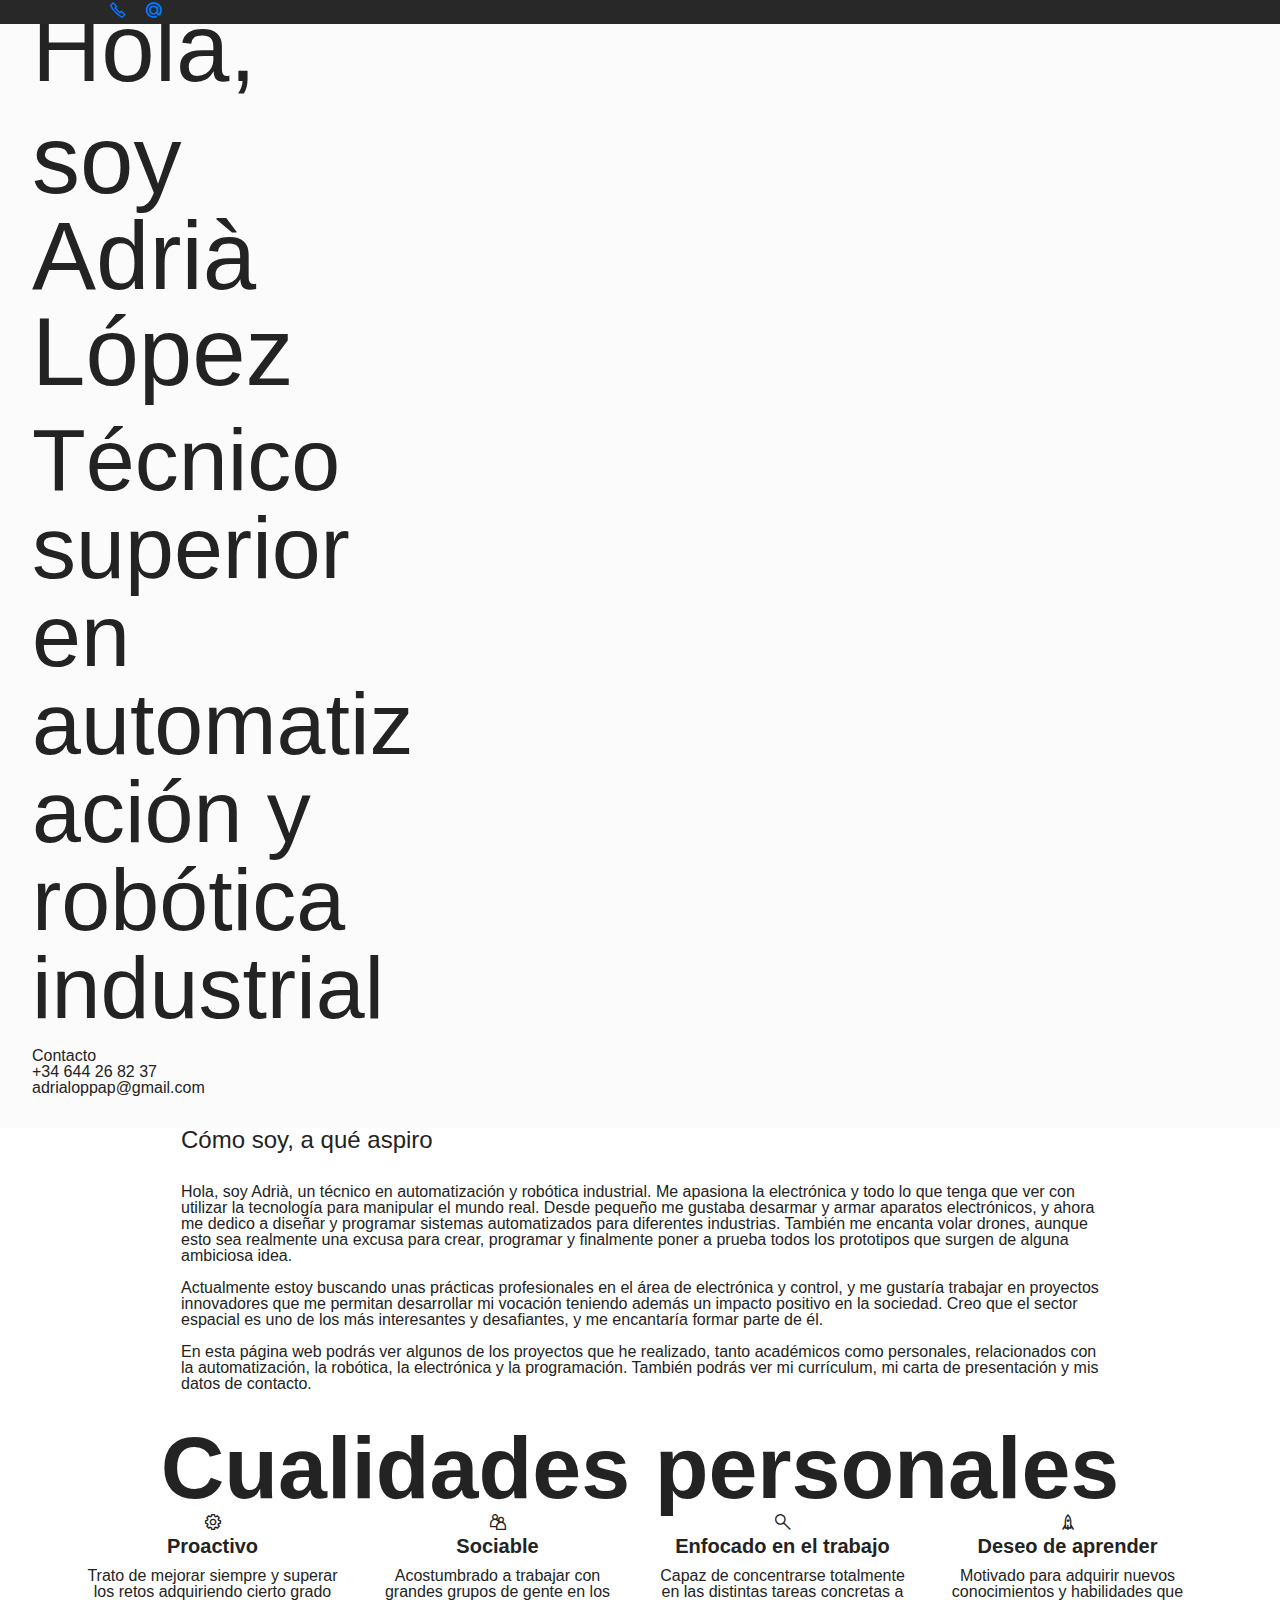
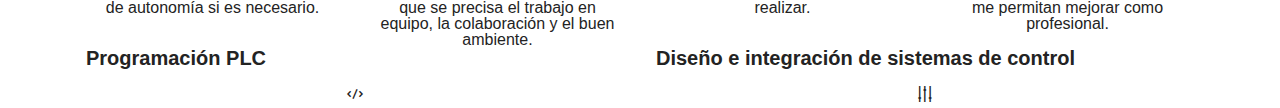
==== commit 5d691f77: "Update index.html" ====
--- a/index.html
+++ b/index.html
@@ -198,8 +198,8 @@
             </div>
         </div>
     </div>
-</section><section style="background-color: #fff; font-family: -apple-system, BlinkMacSystemFont, 'Segoe UI', 'Roboto', 'Helvetica Neue', Arial, sans-serif; color:#aaa; font-size:12px; padding: 0; align-items: center; display: flex;"><a href="https://mobirise.site/g" style="flex: 1 1; height: 3rem; padding-left: 1rem;"></a><p style="flex: 0 0 auto; margin:0; padding-right:1rem;">Site <a href="https://mobirise.site/f" style="color:#aaa;">was started</a> with Mobirise</p></section><script src="assets/web/assets/jquery/jquery.min.js"></script>  <script src="assets/popper/popper.min.js"></script>  <script src="assets/tether/tether.min.js"></script>  <script src="assets/bootstrap/js/bootstrap.min.js"></script>  <script src="assets/smoothscroll/smooth-scroll.js"></script>  <script src="assets/dropdown/js/nav-dropdown.js"></script>  <script src="assets/dropdown/js/navbar-dropdown.js"></script>  <script src="assets/touchswipe/jquery.touch-swipe.min.js"></script>  <script src="assets/parallax/jarallax.min.js"></script>  <script src="assets/theme/js/script.js"></script>  
+</section><section style="background-color: #fff; font-family: -apple-system, BlinkMacSystemFont, 'Segoe UI', 'Roboto', 'Helvetica Neue', Arial, sans-serif; color:#aaa; font-size:12px; padding: 0; align-items: center; display: flex;"></section><script src="assets/web/assets/jquery/jquery.min.js"></script>  <script src="assets/popper/popper.min.js"></script>  <script src="assets/tether/tether.min.js"></script>  <script src="assets/bootstrap/js/bootstrap.min.js"></script>  <script src="assets/smoothscroll/smooth-scroll.js"></script>  <script src="assets/dropdown/js/nav-dropdown.js"></script>  <script src="assets/dropdown/js/navbar-dropdown.js"></script>  <script src="assets/touchswipe/jquery.touch-swipe.min.js"></script>  <script src="assets/parallax/jarallax.min.js"></script>  <script src="assets/theme/js/script.js"></script>  
   
   
 </body>
-</html>+</html>
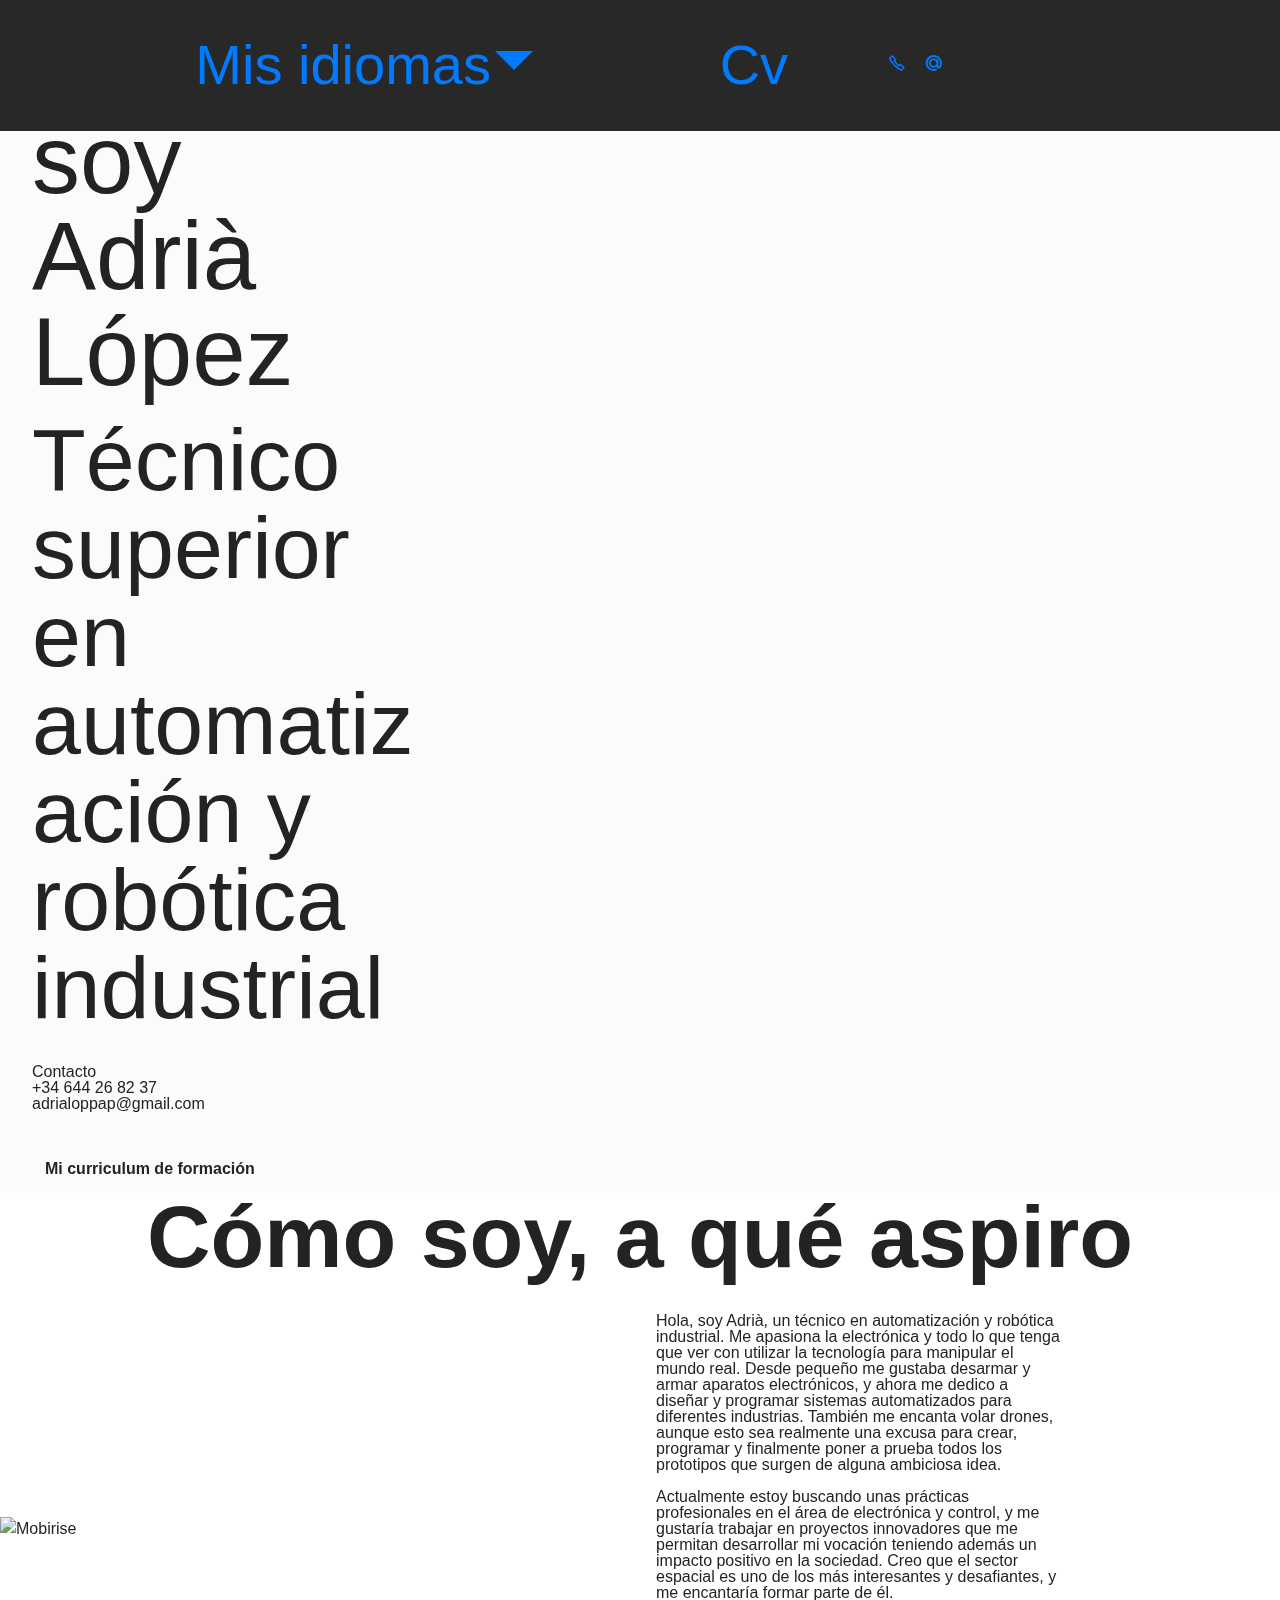
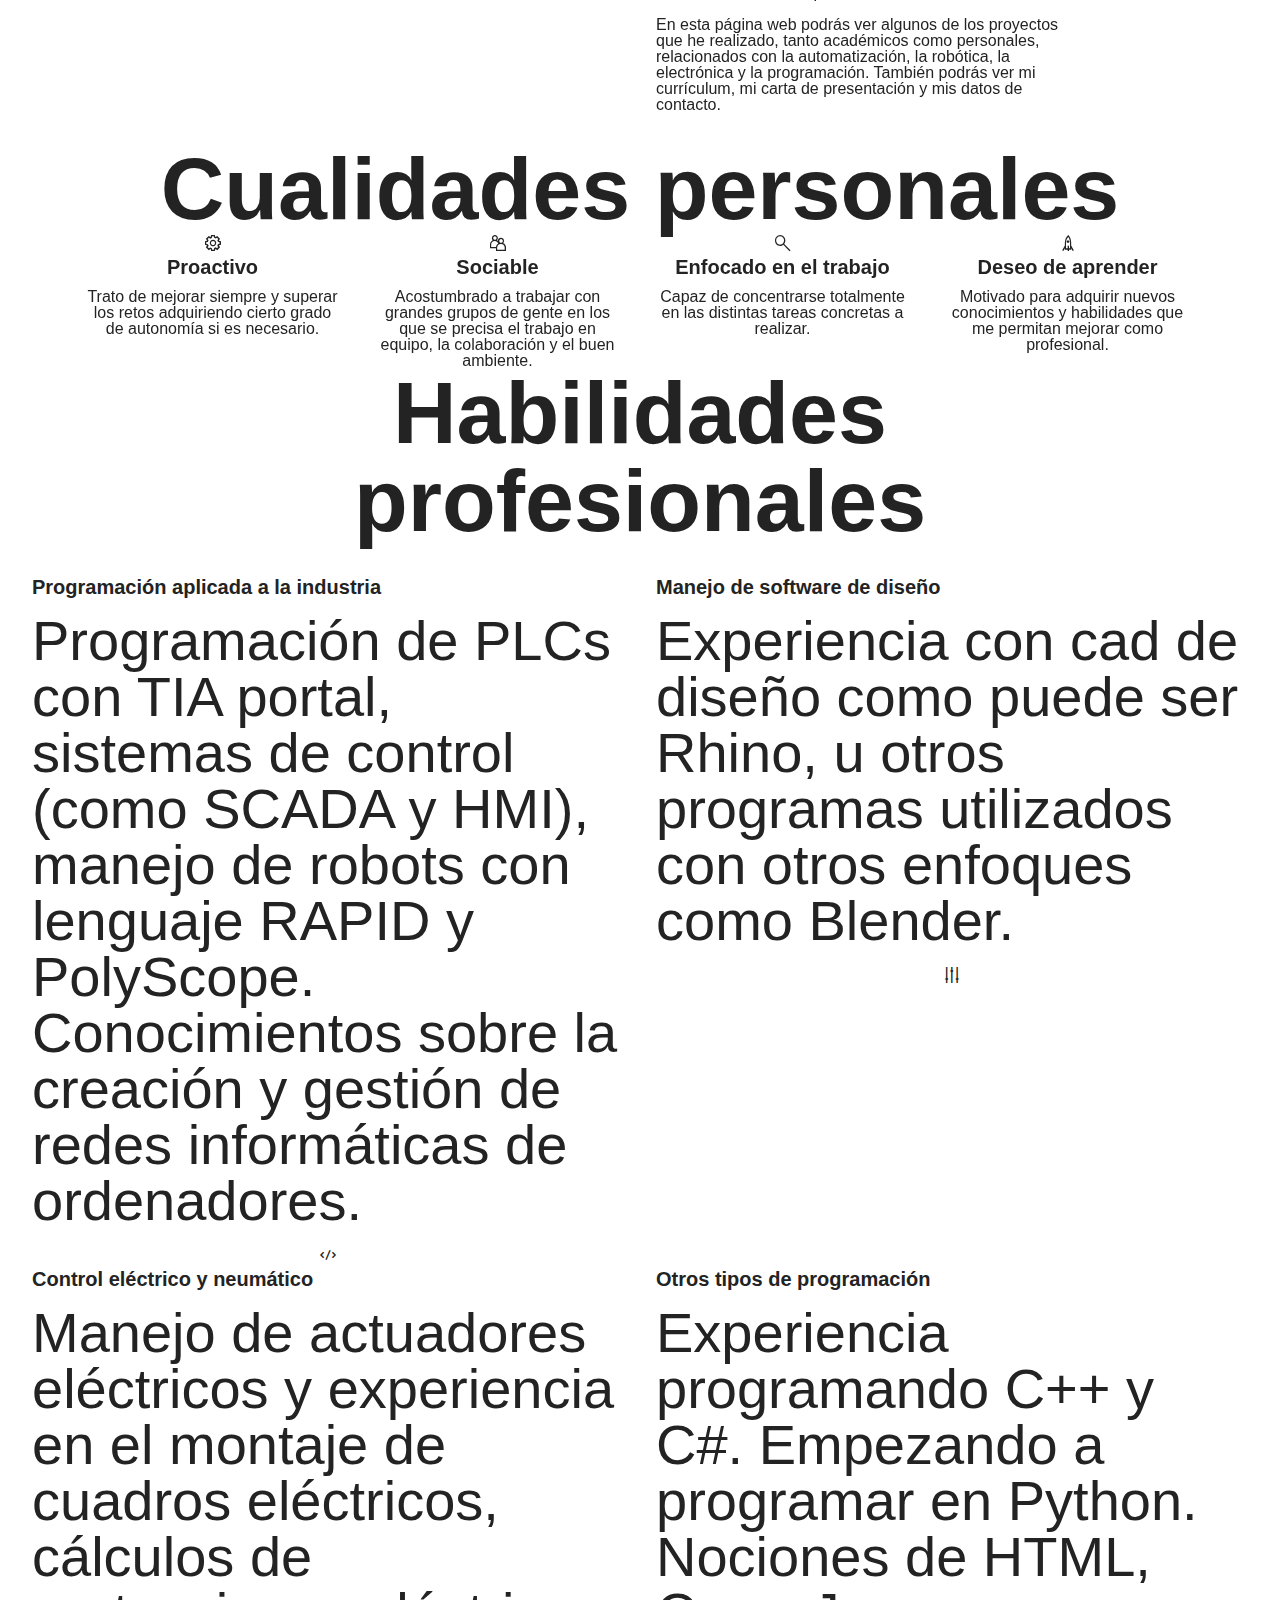
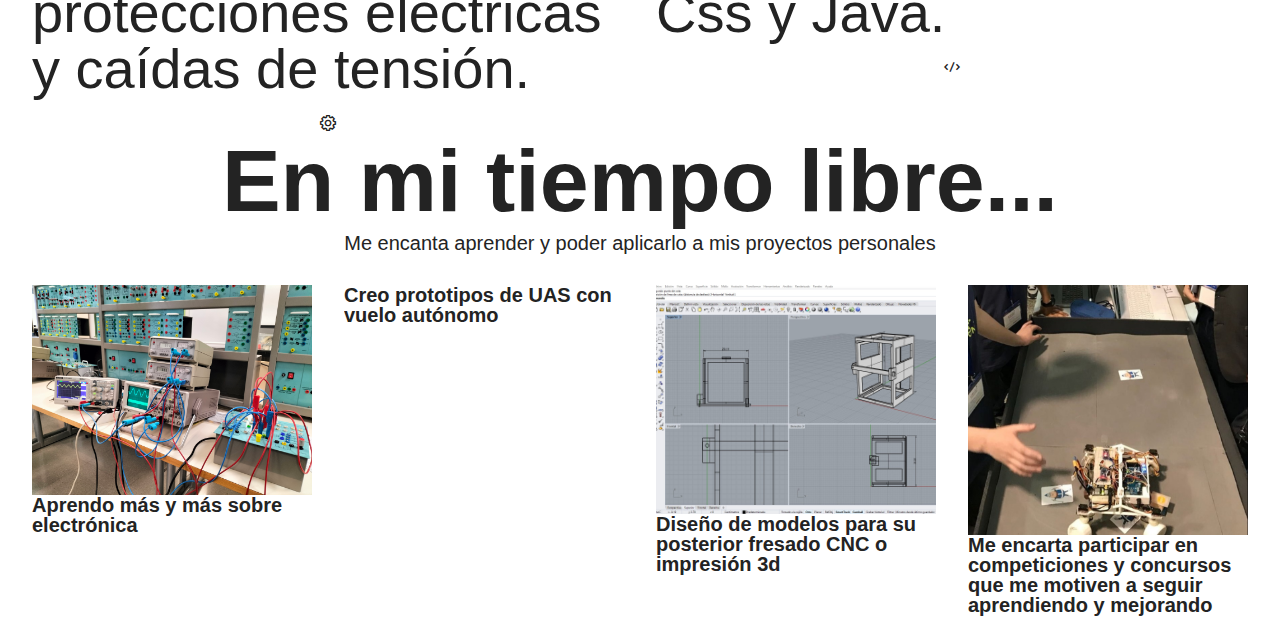
==== commit a87bc326: "Add files via upload" ====
--- a/index.html
+++ b/index.html
@@ -1,12 +1,10 @@
 <!DOCTYPE html>
 <html  >
 <head>
-  <!-- Site made with Mobirise Website Builder v5.3.10, https://mobirise.com -->
   <meta charset="UTF-8">
   <meta http-equiv="X-UA-Compatible" content="IE=edge">
-  <meta name="generator" content="Mobirise v5.3.10, mobirise.com">
   <meta name="viewport" content="width=device-width, initial-scale=1, minimum-scale=1">
-  <link rel="shortcut icon" href="assets/images/img20230306095353-2.jpg" type="image/x-icon">
+  <link rel="shortcut icon" href="assets/images/oig1.jpeg" type="image/x-icon">
   <meta name="description" content="">
   
   
@@ -29,16 +27,16 @@
   
   
 </head>
-<body>
+<body style="z-index: 0"><section id="top-1" style="display: none;"><a href="https://mobirise.in">Mobirise Alternative</a> Mobirise v5.3.10</section>
   
   <section class="menu menu1 cid-u2jcZFR3zl" once="menu" id="menu1-0">
     
 
-    <nav class="navbar navbar-dropdown navbar-fixed-top navbar-expand-lg">
+    <nav class="navbar navbar-dropdown navbar-fixed-top navbar-expand-lg navbar-short">
         <div class="container">
             <div class="navbar-brand">
                 
-                
+              
             </div>
             <button class="navbar-toggler" type="button" data-toggle="collapse" data-target="#navbarSupportedContent" aria-controls="navbarNavAltMarkup" aria-expanded="false" aria-label="Toggle navigation">
                 <div class="hamburger">
@@ -49,7 +47,7 @@
                 </div>
             </button>
             <div class="collapse navbar-collapse" id="navbarSupportedContent">
-                
+                <ul class="navbar-nav nav-dropdown nav-right navbar-nav-top-padding" data-app-modern-menu="true"><li class="nav-item dropdown"><a class="nav-link link dropdown-toggle text-black display-4" href="#" data-toggle="dropdown-submenu" aria-expanded="false">Mis idiomas</a><div class="dropdown-menu"><a class="dropdown-item text-black display-4">Inglés C1</a><a class="dropdown-item text-black display-4">Español nativo</a><a class="dropdown-item text-black display-4">Valenciano nativo</a></div></li><li class="nav-item"><a class="nav-link link text-black text-primary display-4" href="assets/files/cv.pdf">Cv</a></li></ul>
                 <div class="icons-menu">
                     <a class="iconfont-wrapper" href="tel:644268237">
                         <span class="p-2 mbr-iconfont mobi-mbri-phone mobi-mbri"></span>
@@ -66,7 +64,7 @@
     </nav>
 </section>
 
-<section class="header1 cid-u2jdXwkcUk mbr-parallax-background" id="header1-2">
+<section class="header1 cid-u2jdXwkcUk mbr-parallax-background" id="header1-2" style="z-index: 0; background-image: none; position: relative;">
 
     
 
@@ -78,25 +76,35 @@
                 <h1 class="mbr-section-title mbr-fonts-style mb-3 display-1"><p>Hola,</p><p>soy Adrià López<br></p></h1>
                 <h2 class="mbr-section-subtitle mbr-fonts-style mb-3 display-2">
                         Técnico superior en automatización y robótica industrial</h2>
-                <p class="mbr-text mbr-fonts-style display-7">Contacto<br>+34 644 26 82 37<br>adrialoppap@gmail.com<br><br></p>
-                
-            </div>
-        </div>
-    </div>
-</section>
-
-<section class="content5 cid-u2je80cFCC" id="content5-7">
-    
-    <div class="container">
-        <div class="row justify-content-center">
-            <div class="col-md-12 col-lg-10">
-                
-                <h4 class="mbr-section-subtitle mbr-fonts-style mb-4 display-5">Cómo soy, a qué aspiro</h4>
-                <p class="mbr-text mbr-fonts-style display-7">Hola, soy Adrià, un técnico en automatización y robótica industrial. Me apasiona la electrónica y todo lo que tenga que ver con utilizar la tecnología para manipular el mundo real. Desde pequeño me gustaba desarmar y armar aparatos electrónicos, y ahora me dedico a diseñar y programar sistemas automatizados para diferentes industrias. También me encanta volar drones, aunque esto sea realmente una excusa para crear, programar y finalmente poner a prueba todos los prototipos que surgen de alguna ambiciosa idea.<br>
+                <p class="mbr-text mbr-fonts-style display-7"><br>Contacto<br>+34 644 26 82 37<br>adrialoppap@gmail.com<br><br></p>
+                <div class="mbr-section-btn mt-3"><a class="btn btn-white display-4" href="https://todofp.es/que-estudiar/loe/electricidad-electronica/automatizacion-robotica-industrial.html#plan-formacion" target="_blank">Mi curriculum de formación</a></div>
+            </div>
+        </div>
+    </div>
+<div id="jarallax-container-0" style="position: absolute; top: 0px; left: 0px; width: 100%; height: 100%; overflow: hidden; pointer-events: none; z-index: -100;"><div style="background-position: 50% 50%; background-size: cover; background-repeat: no-repeat; background-image: url(&quot;file:///G:/Escritorio/CV%20web/assets/images/captura-de-pantalla-2024-01-25.jpg&quot;); position: absolute; top: 0px; left: 0px; width: 1297px; height: 763.631px; overflow: hidden; pointer-events: none; margin-top: -101.316px; transform: translate3d(0px, 450.916px, 0px);"></div></div></section>
+
+<section class="testimonials1 cid-u2ovwRTiKr" id="testimonials1-c">
+    
+
+    
+    <div>
+        <h3 class="mbr-section-title mbr-fonts-style align-center mb-4 display-2"><strong>Cómo soy, a qué aspiro</strong></h3>
+        <div class="row align-items-center">
+            <div class="col-12 col-md-6">
+                <div class="image-wrapper">
+                    <img src="assets/images/img20240125093230.jpg" alt="Mobirise">
+                </div>
+            </div>
+            <div class="col-12 col-md col-lg-4">
+                <div class="text-wrapper">
+                    <p class="mbr-text mbr-fonts-style mb-4 display-7">Hola, soy Adrià, un técnico en automatización y robótica industrial. Me apasiona la electrónica y todo lo que tenga que ver con utilizar la tecnología para manipular el mundo real. Desde pequeño me gustaba desarmar y armar aparatos electrónicos, y ahora me dedico a diseñar y programar sistemas automatizados para diferentes industrias. También me encanta volar drones, aunque esto sea realmente una excusa para crear, programar y finalmente poner a prueba todos los prototipos que surgen de alguna ambiciosa idea.
+<br>
 <br>Actualmente estoy buscando unas prácticas profesionales en el área de electrónica y control, y me gustaría trabajar en proyectos innovadores que me permitan desarrollar mi vocación teniendo además un impacto positivo en la sociedad. Creo que el sector espacial es uno de los más interesantes y desafiantes, y me encantaría formar parte de él.
 <br>
-<br>En esta página web podrás ver algunos de los proyectos que he realizado, tanto académicos como personales, relacionados con la automatización, la robótica, la electrónica y la programación. También podrás ver mi currículum, mi carta de presentación y mis datos de contacto.
-<br><br></p>
+<br>En esta página web podrás ver algunos de los proyectos que he realizado, tanto académicos como personales, relacionados con la automatización, la robótica, la electrónica y la programación. También podrás ver mi currículum, mi carta de presentación y mis datos de contacto.</p>
+                    
+                    
+                </div>
             </div>
         </div>
     </div>
@@ -162,19 +170,34 @@
     </div>
 </section>
 
+<section class="content4 cid-u2ok7UMUCg" id="content4-b">
+    
+    
+    <div class="container">
+        <div class="row justify-content-center">
+            <div class="title col-md-12 col-lg-10">
+                <h3 class="mbr-section-title mbr-fonts-style align-center mb-4 display-2">
+                    <strong>Habilidades profesionales</strong></h3>
+                
+                
+            </div>
+        </div>
+    </div>
+</section>
+
 <section class="features5 cid-u2je0zZY1N" id="features6-4">
 
     
 
     
-    <div class="container">
+    <div class="container-fluid">
         <div class="row justify-content-center">
             <div class="card col-12 col-lg-6">
                 <div class="card-wrapper mbr-flex">
                     <div class="card-box align-left">
                         
-                        <h5 class="card-title mbr-fonts-style align-left mb-3 display-5"><strong>Programación PLC</strong></h5>
-                        
+                        <h5 class="card-title mbr-fonts-style align-left mb-3 display-5"><strong>Programación aplicada a la industria&nbsp;</strong></h5>
+                        <p class="mbr-text mbr-fonts-style mb-3 display-4">Programación de PLCs con TIA portal, sistemas de control (como SCADA y HMI), manejo de robots con lenguaje RAPID y PolyScope.&nbsp;<br>Conocimientos sobre la creación y gestión de redes informáticas de ordenadores.</p>
                         
                     </div>
                     <div class="img-wrapper img1 align-center">
@@ -187,8 +210,9 @@
                 <div class="card-wrapper mbr-flex">
                     <div class="card-box align-left">
                         
-                        <h5 class="card-title mbr-fonts-style align-left mb-3 display-5"><strong>Diseño e integración de sistemas de control&nbsp;</strong></h5>
-                        
+                        <h5 class="card-title mbr-fonts-style align-left mb-3 display-5"><strong>Manejo de software de diseño&nbsp;</strong></h5>
+                        <p class="mbr-text mbr-fonts-style mb-3 display-4">
+                            Experiencia con cad de diseño como puede ser Rhino, u otros programas utilizados con otros enfoques como Blender.</p>
                         
                     </div>
                     <div class="img-wrapper img2 align-center">
@@ -198,8 +222,119 @@
             </div>
         </div>
     </div>
-</section><section style="background-color: #fff; font-family: -apple-system, BlinkMacSystemFont, 'Segoe UI', 'Roboto', 'Helvetica Neue', Arial, sans-serif; color:#aaa; font-size:12px; padding: 0; align-items: center; display: flex;"></section><script src="assets/web/assets/jquery/jquery.min.js"></script>  <script src="assets/popper/popper.min.js"></script>  <script src="assets/tether/tether.min.js"></script>  <script src="assets/bootstrap/js/bootstrap.min.js"></script>  <script src="assets/smoothscroll/smooth-scroll.js"></script>  <script src="assets/dropdown/js/nav-dropdown.js"></script>  <script src="assets/dropdown/js/navbar-dropdown.js"></script>  <script src="assets/touchswipe/jquery.touch-swipe.min.js"></script>  <script src="assets/parallax/jarallax.min.js"></script>  <script src="assets/theme/js/script.js"></script>  
-  
-  
+</section>
+
+<section class="features5 cid-u2ofSeaLOp" id="features6-a">
+
+    
+
+    
+    <div class="container-fluid">
+        <div class="row justify-content-center">
+            <div class="card col-12 col-lg-6">
+                <div class="card-wrapper mbr-flex">
+                    <div class="card-box align-left">
+                        
+                        <h5 class="card-title mbr-fonts-style align-left mb-3 display-5">
+                            <strong>Control eléctrico&nbsp;y neumático</strong><strong><br></strong></h5>
+                        <p class="mbr-text mbr-fonts-style mb-3 display-4">Manejo de actuadores eléctricos y experiencia en el montaje de cuadros eléctricos, cálculos de protecciones eléctricas y caídas de tensión.</p>
+                        
+                    </div>
+                    <div class="img-wrapper img1 align-center">
+                        <span class="mbr-iconfont mobi-mbri-setting mobi-mbri"></span>
+                    </div>
+                </div>
+            </div>
+
+            <div class="card col-12 col-lg-6">
+                <div class="card-wrapper mbr-flex">
+                    <div class="card-box align-left">
+                        
+                        <h5 class="card-title mbr-fonts-style align-left mb-3 display-5">
+                            <strong>Otros tipos de programación</strong></h5>
+                        <p class="mbr-text mbr-fonts-style mb-3 display-4">Experiencia programando C++ y C#. Empezando a programar en Python. Nociones de HTML, Css y Java.</p>
+                        
+                    </div>
+                    <div class="img-wrapper img2 align-center">
+                        <span class="mbr-iconfont mobi-mbri-code mobi-mbri"></span>
+                    </div>
+                </div>
+            </div>
+        </div>
+    </div>
+</section>
+
+<section class="gallery3 cid-u2oAqLXmo2" id="gallery3-d">
+    
+    
+    <div class="container-fluid">
+        <div class="mbr-section-head">
+            <h4 class="mbr-section-title mbr-fonts-style align-center mb-0 display-2">
+                <strong>En mi tiempo libre...</strong></h4>
+            <h5 class="mbr-section-subtitle mbr-fonts-style align-center mb-0 mt-2 display-5">Me encanta aprender y poder aplicarlo a mis proyectos personales</h5>
+        </div>
+        <div class="row mt-4">
+            <div class="item features-image сol-12 col-md-6 col-lg-3">
+                <div class="item-wrapper">
+                    <div class="item-img">
+                        <img src="assets/images/img20230306095353.jpg" alt="">
+                    </div>
+                    <div class="item-content">
+                        <h5 class="item-title mbr-fonts-style display-7">
+                            <strong>Aprendo más y más sobre electrónica</strong></h5>
+                        
+                        
+                    </div>
+                    
+                </div>
+            </div>
+            <div class="item features-image сol-12 col-md-6 col-lg-3">
+                <div class="item-wrapper">
+                    <div class="item-img">
+                        <img src="assets/images/img-20200829.jpg" alt="">
+                    </div>
+                    <div class="item-content">
+                        <h5 class="item-title mbr-fonts-style display-7">
+                            <strong>Creo prototipos de UAS con vuelo&nbsp;autónomo</strong></h5>
+                        
+                        
+                    </div>
+                    
+                </div>
+            </div>
+            <div class="item features-image сol-12 col-md-6 col-lg-3">
+                <div class="item-wrapper">
+                    <div class="item-img">
+                        <img src="assets/images/captura-de-pantalla-2024-01-27.jpg" alt="">
+                    </div>
+                    <div class="item-content">
+                        <h5 class="item-title mbr-fonts-style display-7"><p>
+                            <strong>Diseño de modelos para su posterior fresado CNC o impresión 3d</strong></p></h5>
+                        
+                        
+                    </div>
+                    
+                </div>
+            </div>
+            <div class="item features-image сol-12 col-md-6 col-lg-3">
+                <div class="item-wrapper">
+                    <div class="item-img">
+                        <img src="assets/images/img-20180422-wa00041515-1.jpeg" alt="" title="">
+                    </div>
+                    <div class="item-content">
+                        <h5 class="item-title mbr-fonts-style display-7">
+                            <strong>Me encarta participar en competiciones y concursos que me motiven a seguir aprendiendo y mejorando</strong></h5>
+                        
+                        
+                    </div>
+                    
+                </div>
+            </div>
+        </div>
+    </div>
+</section><script src="assets/web/assets/jquery/jquery.min.js"></script>  <script src="assets/popper/popper.min.js"></script>  <script src="assets/tether/tether.min.js"></script>  <script src="assets/bootstrap/js/bootstrap.min.js"></script>  <script src="assets/smoothscroll/smooth-scroll.js"></script>  <script src="assets/dropdown/js/nav-dropdown.js"></script>  <script src="assets/dropdown/js/navbar-dropdown.js"></script>  <script src="assets/touchswipe/jquery.touch-swipe.min.js"></script>  <script src="assets/parallax/jarallax.min.js"></script>  <script src="assets/theme/js/script.js"></script>  
+  
+  
+
 </body>
-</html>
+</html>--- a/assets/mobirise/css/mbr-additional.css
+++ b/assets/mobirise/css/mbr-additional.css
@@ -1032,15 +1032,32 @@
 .cid-u2jdXwkcUk {
   padding-top: 6rem;
   padding-bottom: 6rem;
-  background-image: url("../../../assets/images/img20230306095353.jpg");
+  background-image: url("../../../assets/images/captura-de-pantalla-2024-01-25.jpg");
 }
 .cid-u2jdXwkcUk .mbr-section-title P {
   text-align: left;
 }
-.cid-u2je80cFCC {
+.cid-u2ovwRTiKr {
   padding-top: 5rem;
   padding-bottom: 5rem;
   background-color: #ffffff;
+}
+.cid-u2ovwRTiKr .text-wrapper {
+  padding: 1rem;
+}
+@media (min-width: 992px) {
+  .cid-u2ovwRTiKr .text-wrapper {
+    padding: 2rem;
+  }
+}
+.cid-u2ovwRTiKr .image-wrapper img {
+  width: 100%;
+  object-fit: cover;
+}
+@media (max-width: 767px) {
+  .cid-u2ovwRTiKr .image-wrapper {
+    margin-bottom: 2rem;
+  }
 }
 .cid-u2je03f4tf {
   padding-top: 4rem;
@@ -1064,9 +1081,14 @@
 .cid-u2je03f4tf .row {
   justify-content: center;
 }
+.cid-u2ok7UMUCg {
+  padding-top: 0rem;
+  padding-bottom: 0rem;
+  background-color: #ffffff;
+}
 .cid-u2je0zZY1N {
-  padding-top: 6rem;
-  padding-bottom: 6rem;
+  padding-top: 0rem;
+  padding-bottom: 0rem;
   background-color: #ffffff;
 }
 .cid-u2je0zZY1N .card-box {
@@ -1133,3 +1155,126 @@
 .cid-u2je0zZY1N .link-wrap {
   color: #555555;
 }
+.cid-u2ofSeaLOp {
+  padding-top: 1rem;
+  padding-bottom: 0rem;
+  background-color: #ffffff;
+}
+.cid-u2ofSeaLOp .card-box {
+  padding: 2rem;
+  width: 58.33%;
+}
+.cid-u2ofSeaLOp .img-wrapper {
+  width: 41.66%;
+  display: flex;
+  justify-content: center;
+  align-items: center;
+}
+.cid-u2ofSeaLOp .img1 {
+  background: #47b5ed;
+}
+.cid-u2ofSeaLOp .img2 {
+  background: #ff9966;
+}
+.cid-u2ofSeaLOp .mbr-iconfont {
+  display: block;
+  font-size: 8rem;
+  color: #ffffff;
+  margin-bottom: 2rem;
+}
+.cid-u2ofSeaLOp .card {
+  margin: auto;
+  min-height: 280px;
+  transition: all 0.3s;
+}
+.cid-u2ofSeaLOp .card-wrapper {
+  background: #fafafa;
+  border-radius: 4px;
+  display: flex;
+  overflow: hidden;
+  justify-content: space-between;
+}
+@media (max-width: 992px) {
+  .cid-u2ofSeaLOp .card-wrapper {
+    margin-bottom: 2rem;
+  }
+}
+@media (max-width: 767px) {
+  .cid-u2ofSeaLOp .card-wrapper {
+    flex-direction: column;
+  }
+  .cid-u2ofSeaLOp .card-box {
+    padding: 1rem;
+  }
+  .cid-u2ofSeaLOp .card-box,
+  .cid-u2ofSeaLOp .img-wrapper {
+    width: 100%;
+  }
+  .cid-u2ofSeaLOp .img-wrapper {
+    padding: 4rem 1rem;
+  }
+  .cid-u2ofSeaLOp .mbr-flex {
+    flex-direction: column-reverse;
+  }
+}
+.cid-u2ofSeaLOp .card-subtitle {
+  color: #0077ff;
+}
+.cid-u2ofSeaLOp .mbr-text,
+.cid-u2ofSeaLOp .link-wrap {
+  color: #555555;
+}
+.cid-u2oAqLXmo2 {
+  padding-top: 3rem;
+  padding-bottom: 2rem;
+  background-color: #ffffff;
+}
+.cid-u2oAqLXmo2 img,
+.cid-u2oAqLXmo2 .item-img {
+  width: 100%;
+  height: 100%;
+  height: 400px;
+  object-fit: cover;
+}
+.cid-u2oAqLXmo2 .item:focus,
+.cid-u2oAqLXmo2 span:focus {
+  outline: none;
+}
+.cid-u2oAqLXmo2 .item {
+  cursor: pointer;
+  margin-bottom: 2rem;
+}
+.cid-u2oAqLXmo2 .item-wrapper {
+  position: relative;
+  border-radius: 4px;
+  background: #fafafa;
+  height: 100%;
+  display: flex;
+  flex-flow: column nowrap;
+}
+@media (min-width: 992px) {
+  .cid-u2oAqLXmo2 .item-wrapper .item-content {
+    padding: 2rem;
+  }
+}
+@media (max-width: 991px) {
+  .cid-u2oAqLXmo2 .item-wrapper .item-content {
+    padding: 1rem;
+  }
+}
+.cid-u2oAqLXmo2 .mbr-section-btn {
+  margin-top: auto !important;
+}
+.cid-u2oAqLXmo2 .mbr-section-title {
+  color: #232323;
+}
+.cid-u2oAqLXmo2 .mbr-text,
+.cid-u2oAqLXmo2 .mbr-section-btn {
+  text-align: left;
+}
+.cid-u2oAqLXmo2 .item-title {
+  text-align: left;
+}
+.cid-u2oAqLXmo2 .item-subtitle {
+  text-align: center;
+}
--- a/assets/mobirise/css/mbr-additional.css
+++ b/assets/mobirise/css/mbr-additional.css
@@ -1032,15 +1032,32 @@
 .cid-u2jdXwkcUk {
   padding-top: 6rem;
   padding-bottom: 6rem;
-  background-image: url("../../../assets/images/img20230306095353.jpg");
+  background-image: url("../../../assets/images/captura-de-pantalla-2024-01-25.jpg");
 }
 .cid-u2jdXwkcUk .mbr-section-title P {
   text-align: left;
 }
-.cid-u2je80cFCC {
+.cid-u2ovwRTiKr {
   padding-top: 5rem;
   padding-bottom: 5rem;
   background-color: #ffffff;
+}
+.cid-u2ovwRTiKr .text-wrapper {
+  padding: 1rem;
+}
+@media (min-width: 992px) {
+  .cid-u2ovwRTiKr .text-wrapper {
+    padding: 2rem;
+  }
+}
+.cid-u2ovwRTiKr .image-wrapper img {
+  width: 100%;
+  object-fit: cover;
+}
+@media (max-width: 767px) {
+  .cid-u2ovwRTiKr .image-wrapper {
+    margin-bottom: 2rem;
+  }
 }
 .cid-u2je03f4tf {
   padding-top: 4rem;
@@ -1064,9 +1081,14 @@
 .cid-u2je03f4tf .row {
   justify-content: center;
 }
+.cid-u2ok7UMUCg {
+  padding-top: 0rem;
+  padding-bottom: 0rem;
+  background-color: #ffffff;
+}
 .cid-u2je0zZY1N {
-  padding-top: 6rem;
-  padding-bottom: 6rem;
+  padding-top: 0rem;
+  padding-bottom: 0rem;
   background-color: #ffffff;
 }
 .cid-u2je0zZY1N .card-box {
@@ -1133,3 +1155,126 @@
 .cid-u2je0zZY1N .link-wrap {
   color: #555555;
 }
+.cid-u2ofSeaLOp {
+  padding-top: 1rem;
+  padding-bottom: 0rem;
+  background-color: #ffffff;
+}
+.cid-u2ofSeaLOp .card-box {
+  padding: 2rem;
+  width: 58.33%;
+}
+.cid-u2ofSeaLOp .img-wrapper {
+  width: 41.66%;
+  display: flex;
+  justify-content: center;
+  align-items: center;
+}
+.cid-u2ofSeaLOp .img1 {
+  background: #47b5ed;
+}
+.cid-u2ofSeaLOp .img2 {
+  background: #ff9966;
+}
+.cid-u2ofSeaLOp .mbr-iconfont {
+  display: block;
+  font-size: 8rem;
+  color: #ffffff;
+  margin-bottom: 2rem;
+}
+.cid-u2ofSeaLOp .card {
+  margin: auto;
+  min-height: 280px;
+  transition: all 0.3s;
+}
+.cid-u2ofSeaLOp .card-wrapper {
+  background: #fafafa;
+  border-radius: 4px;
+  display: flex;
+  overflow: hidden;
+  justify-content: space-between;
+}
+@media (max-width: 992px) {
+  .cid-u2ofSeaLOp .card-wrapper {
+    margin-bottom: 2rem;
+  }
+}
+@media (max-width: 767px) {
+  .cid-u2ofSeaLOp .card-wrapper {
+    flex-direction: column;
+  }
+  .cid-u2ofSeaLOp .card-box {
+    padding: 1rem;
+  }
+  .cid-u2ofSeaLOp .card-box,
+  .cid-u2ofSeaLOp .img-wrapper {
+    width: 100%;
+  }
+  .cid-u2ofSeaLOp .img-wrapper {
+    padding: 4rem 1rem;
+  }
+  .cid-u2ofSeaLOp .mbr-flex {
+    flex-direction: column-reverse;
+  }
+}
+.cid-u2ofSeaLOp .card-subtitle {
+  color: #0077ff;
+}
+.cid-u2ofSeaLOp .mbr-text,
+.cid-u2ofSeaLOp .link-wrap {
+  color: #555555;
+}
+.cid-u2oAqLXmo2 {
+  padding-top: 3rem;
+  padding-bottom: 2rem;
+  background-color: #ffffff;
+}
+.cid-u2oAqLXmo2 img,
+.cid-u2oAqLXmo2 .item-img {
+  width: 100%;
+  height: 100%;
+  height: 400px;
+  object-fit: cover;
+}
+.cid-u2oAqLXmo2 .item:focus,
+.cid-u2oAqLXmo2 span:focus {
+  outline: none;
+}
+.cid-u2oAqLXmo2 .item {
+  cursor: pointer;
+  margin-bottom: 2rem;
+}
+.cid-u2oAqLXmo2 .item-wrapper {
+  position: relative;
+  border-radius: 4px;
+  background: #fafafa;
+  height: 100%;
+  display: flex;
+  flex-flow: column nowrap;
+}
+@media (min-width: 992px) {
+  .cid-u2oAqLXmo2 .item-wrapper .item-content {
+    padding: 2rem;
+  }
+}
+@media (max-width: 991px) {
+  .cid-u2oAqLXmo2 .item-wrapper .item-content {
+    padding: 1rem;
+  }
+}
+.cid-u2oAqLXmo2 .mbr-section-btn {
+  margin-top: auto !important;
+}
+.cid-u2oAqLXmo2 .mbr-section-title {
+  color: #232323;
+}
+.cid-u2oAqLXmo2 .mbr-text,
+.cid-u2oAqLXmo2 .mbr-section-btn {
+  text-align: left;
+}
+.cid-u2oAqLXmo2 .item-title {
+  text-align: left;
+}
+.cid-u2oAqLXmo2 .item-subtitle {
+  text-align: center;
+}
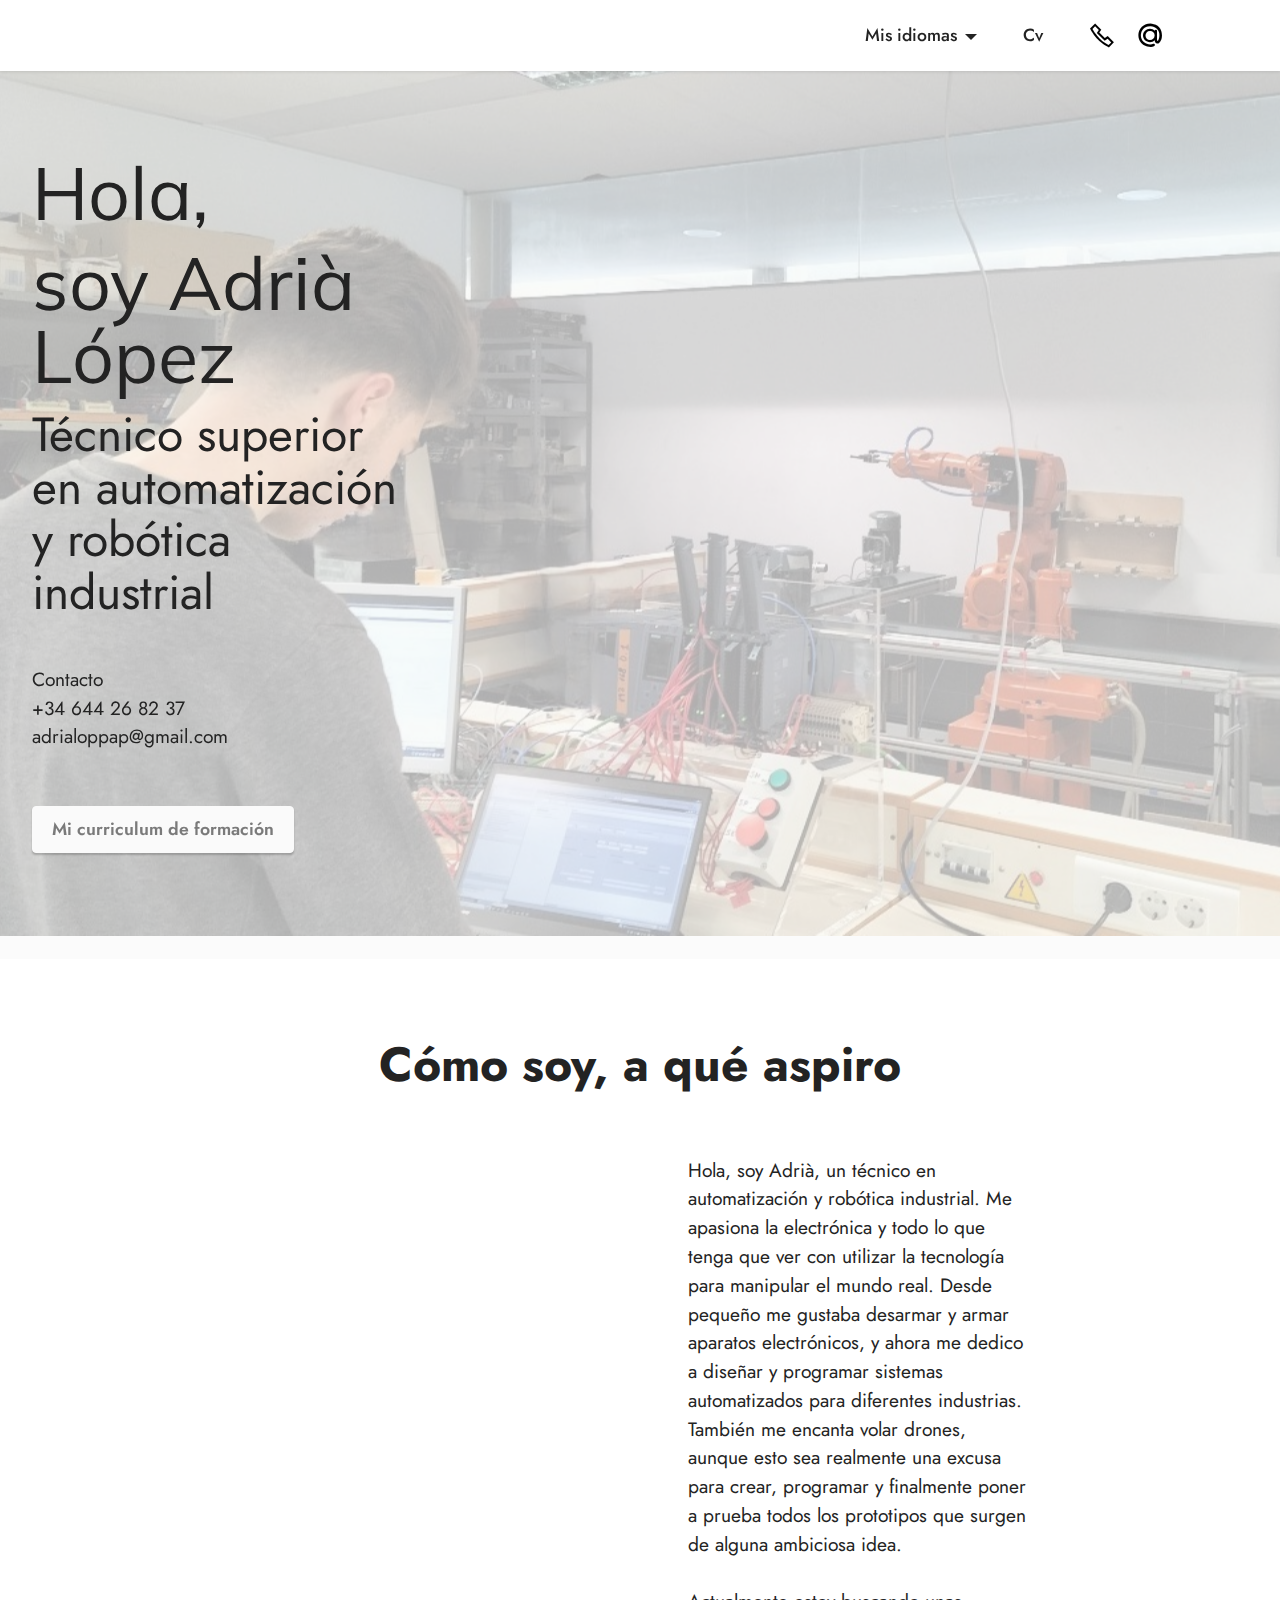
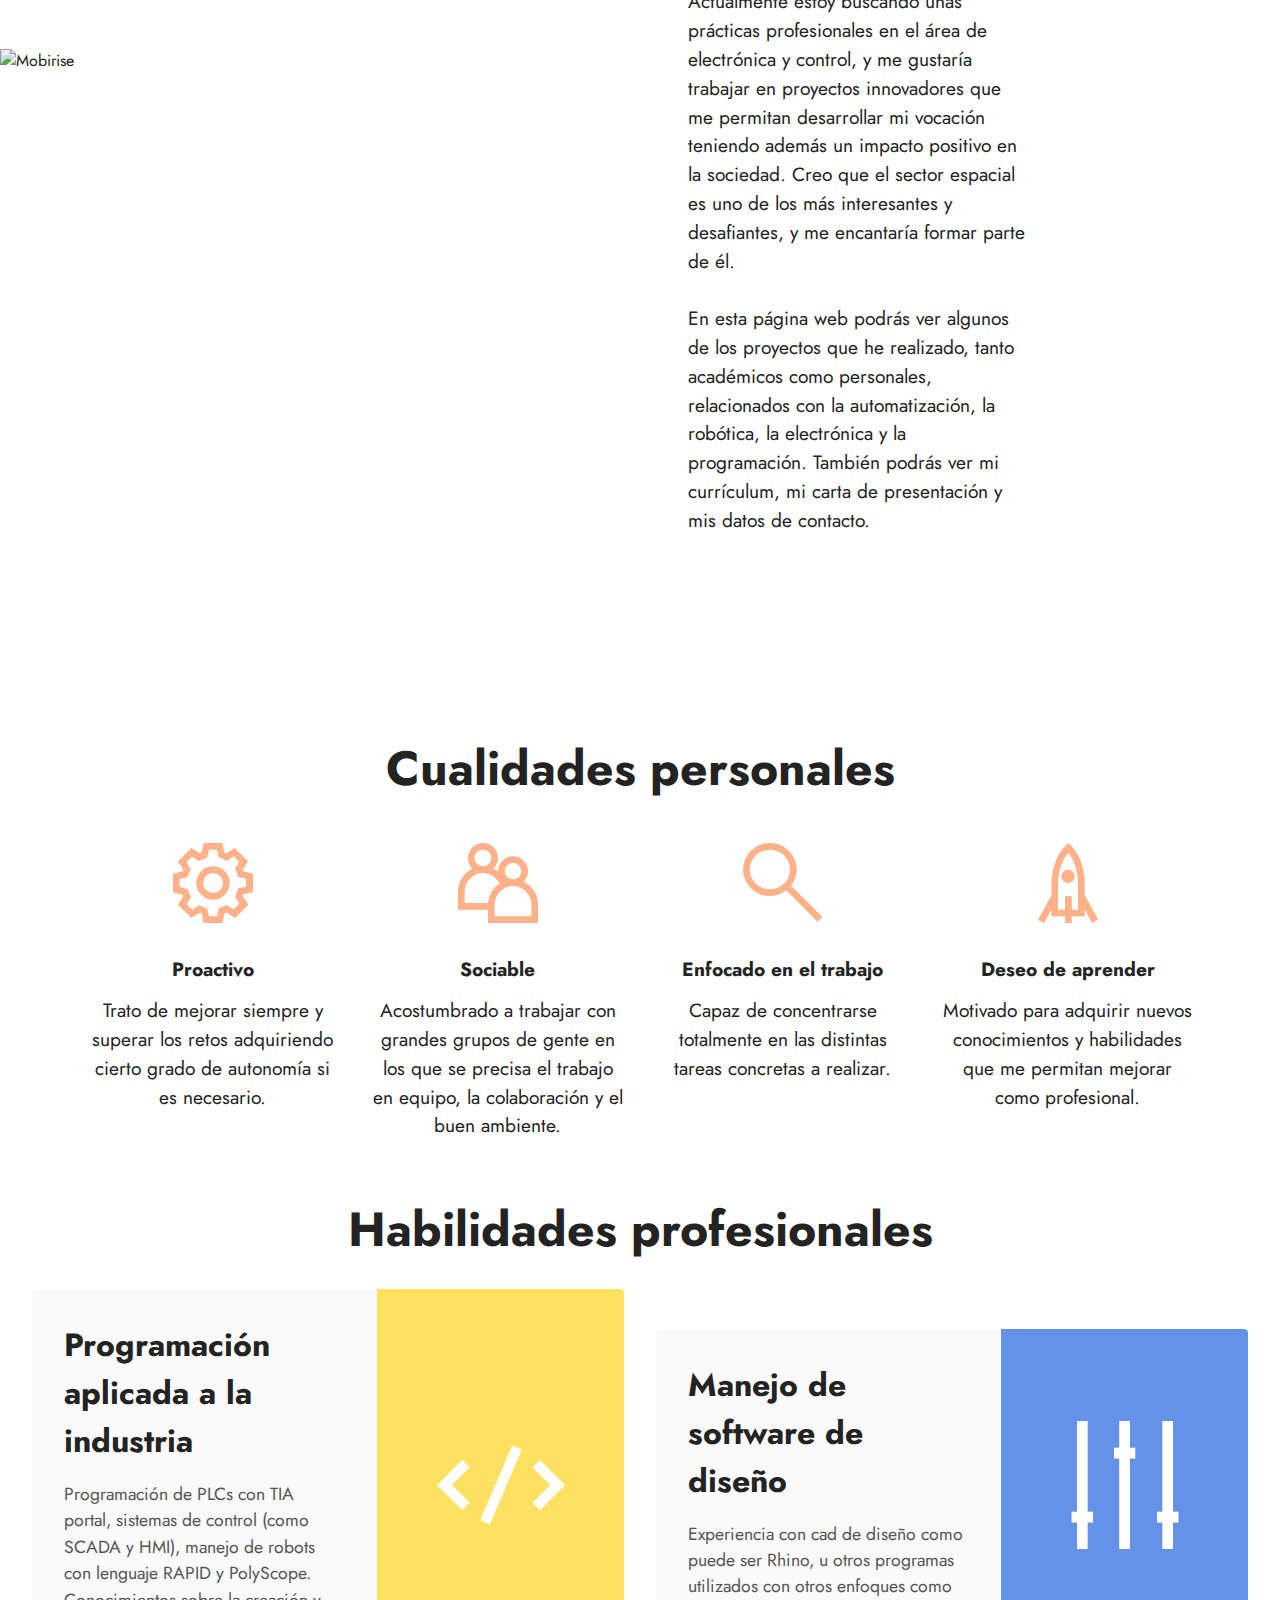
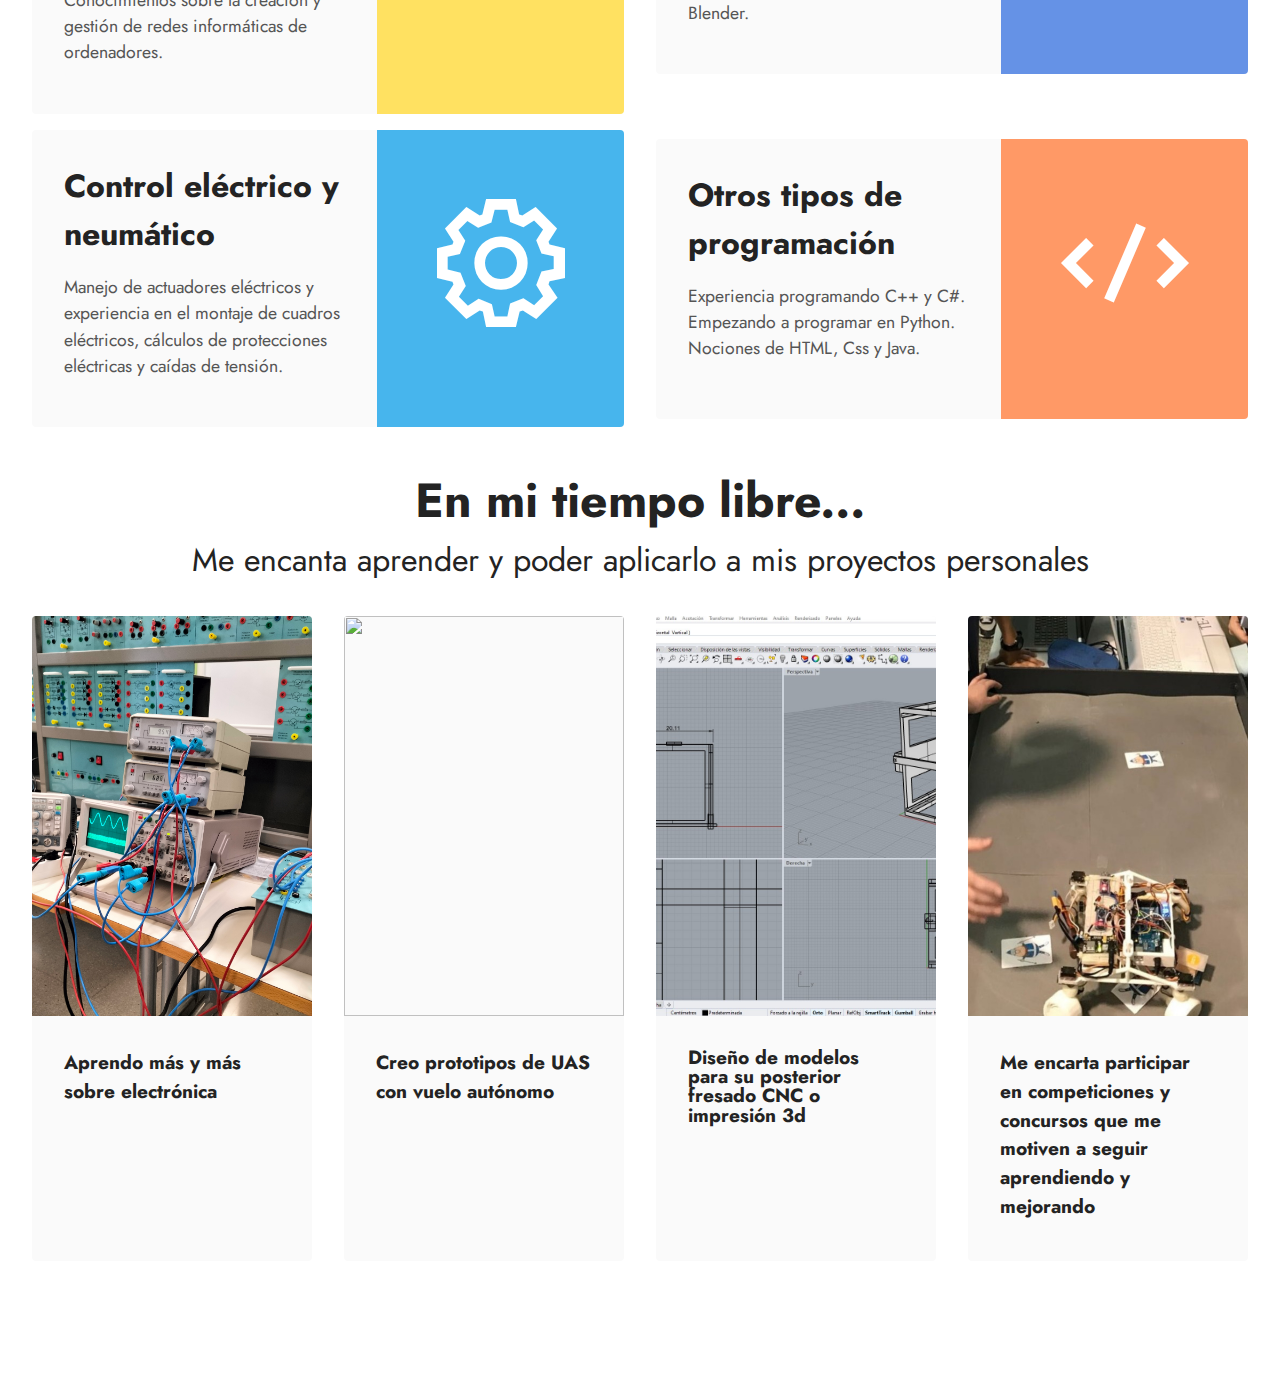
==== commit ae493b2a: "Add files via upload" ====
--- a/index.html
+++ b/index.html
@@ -3,6 +3,7 @@
 <head>
   <meta charset="UTF-8">
   <meta http-equiv="X-UA-Compatible" content="IE=edge">
+  <meta name="generator" content="Mobirise v5.3.10, mobirise.com">
   <meta name="viewport" content="width=device-width, initial-scale=1, minimum-scale=1">
   <link rel="shortcut icon" href="assets/images/oig1.jpeg" type="image/x-icon">
   <meta name="description" content="">
@@ -27,12 +28,12 @@
   
   
 </head>
-<body style="z-index: 0"><section id="top-1" style="display: none;"><a href="https://mobirise.in">Mobirise Alternative</a> Mobirise v5.3.10</section>
+<body>
   
   <section class="menu menu1 cid-u2jcZFR3zl" once="menu" id="menu1-0">
     
 
-    <nav class="navbar navbar-dropdown navbar-fixed-top navbar-expand-lg navbar-short">
+    <nav class="navbar navbar-dropdown navbar-fixed-top navbar-expand-lg">
         <div class="container">
             <div class="navbar-brand">
                 
@@ -47,7 +48,7 @@
                 </div>
             </button>
             <div class="collapse navbar-collapse" id="navbarSupportedContent">
-                <ul class="navbar-nav nav-dropdown nav-right navbar-nav-top-padding" data-app-modern-menu="true"><li class="nav-item dropdown"><a class="nav-link link dropdown-toggle text-black display-4" href="#" data-toggle="dropdown-submenu" aria-expanded="false">Mis idiomas</a><div class="dropdown-menu"><a class="dropdown-item text-black display-4">Inglés C1</a><a class="dropdown-item text-black display-4">Español nativo</a><a class="dropdown-item text-black display-4">Valenciano nativo</a></div></li><li class="nav-item"><a class="nav-link link text-black text-primary display-4" href="assets/files/cv.pdf">Cv</a></li></ul>
+                <ul class="navbar-nav nav-dropdown nav-right navbar-nav-top-padding" data-app-modern-menu="true"><li class="nav-item dropdown"><a class="nav-link link dropdown-toggle text-black display-4" href="#" data-toggle="dropdown-submenu" aria-expanded="true">Mis idiomas</a><div class="dropdown-menu"><a class="dropdown-item text-black display-4">Inglés C1</a><a class="dropdown-item text-black display-4">Español nativo</a><a class="dropdown-item text-black display-4">Valenciano nativo</a></div></li><li class="nav-item"><a class="nav-link link text-black text-primary display-4" href="assets/files/cv.pdf">Cv</a></li></ul>
                 <div class="icons-menu">
                     <a class="iconfont-wrapper" href="tel:644268237">
                         <span class="p-2 mbr-iconfont mobi-mbri-phone mobi-mbri"></span>
@@ -64,7 +65,7 @@
     </nav>
 </section>
 
-<section class="header1 cid-u2jdXwkcUk mbr-parallax-background" id="header1-2" style="z-index: 0; background-image: none; position: relative;">
+<section class="header1 cid-u2jdXwkcUk mbr-parallax-background" id="header1-2">
 
     
 
@@ -81,7 +82,7 @@
             </div>
         </div>
     </div>
-<div id="jarallax-container-0" style="position: absolute; top: 0px; left: 0px; width: 100%; height: 100%; overflow: hidden; pointer-events: none; z-index: -100;"><div style="background-position: 50% 50%; background-size: cover; background-repeat: no-repeat; background-image: url(&quot;file:///G:/Escritorio/CV%20web/assets/images/captura-de-pantalla-2024-01-25.jpg&quot;); position: absolute; top: 0px; left: 0px; width: 1297px; height: 763.631px; overflow: hidden; pointer-events: none; margin-top: -101.316px; transform: translate3d(0px, 450.916px, 0px);"></div></div></section>
+</section>
 
 <section class="testimonials1 cid-u2ovwRTiKr" id="testimonials1-c">
     
@@ -332,9 +333,8 @@
             </div>
         </div>
     </div>
-</section><script src="assets/web/assets/jquery/jquery.min.js"></script>  <script src="assets/popper/popper.min.js"></script>  <script src="assets/tether/tether.min.js"></script>  <script src="assets/bootstrap/js/bootstrap.min.js"></script>  <script src="assets/smoothscroll/smooth-scroll.js"></script>  <script src="assets/dropdown/js/nav-dropdown.js"></script>  <script src="assets/dropdown/js/navbar-dropdown.js"></script>  <script src="assets/touchswipe/jquery.touch-swipe.min.js"></script>  <script src="assets/parallax/jarallax.min.js"></script>  <script src="assets/theme/js/script.js"></script>  
-  
-  
-
+</section><section style="background-color: #fff; font-family: -apple-system, BlinkMacSystemFont, 'Segoe UI', 'Roboto', 'Helvetica Neue', Arial, sans-serif; color:#aaa; font-size:12px; padding: 0; align-items: center; display: flex;"><a href="https://mobirise.site/l" style="flex: 1 1; height: 3rem; padding-left: 1rem;"></a><p style="flex: 0 0 auto; margin:0; padding-right:1rem;"></p></section><script src="assets/web/assets/jquery/jquery.min.js"></script>  <script src="assets/popper/popper.min.js"></script>  <script src="assets/tether/tether.min.js"></script>  <script src="assets/bootstrap/js/bootstrap.min.js"></script>  <script src="assets/smoothscroll/smooth-scroll.js"></script>  <script src="assets/dropdown/js/nav-dropdown.js"></script>  <script src="assets/dropdown/js/navbar-dropdown.js"></script>  <script src="assets/touchswipe/jquery.touch-swipe.min.js"></script>  <script src="assets/parallax/jarallax.min.js"></script>  <script src="assets/theme/js/script.js"></script>  
+  
+  
 </body>
 </html>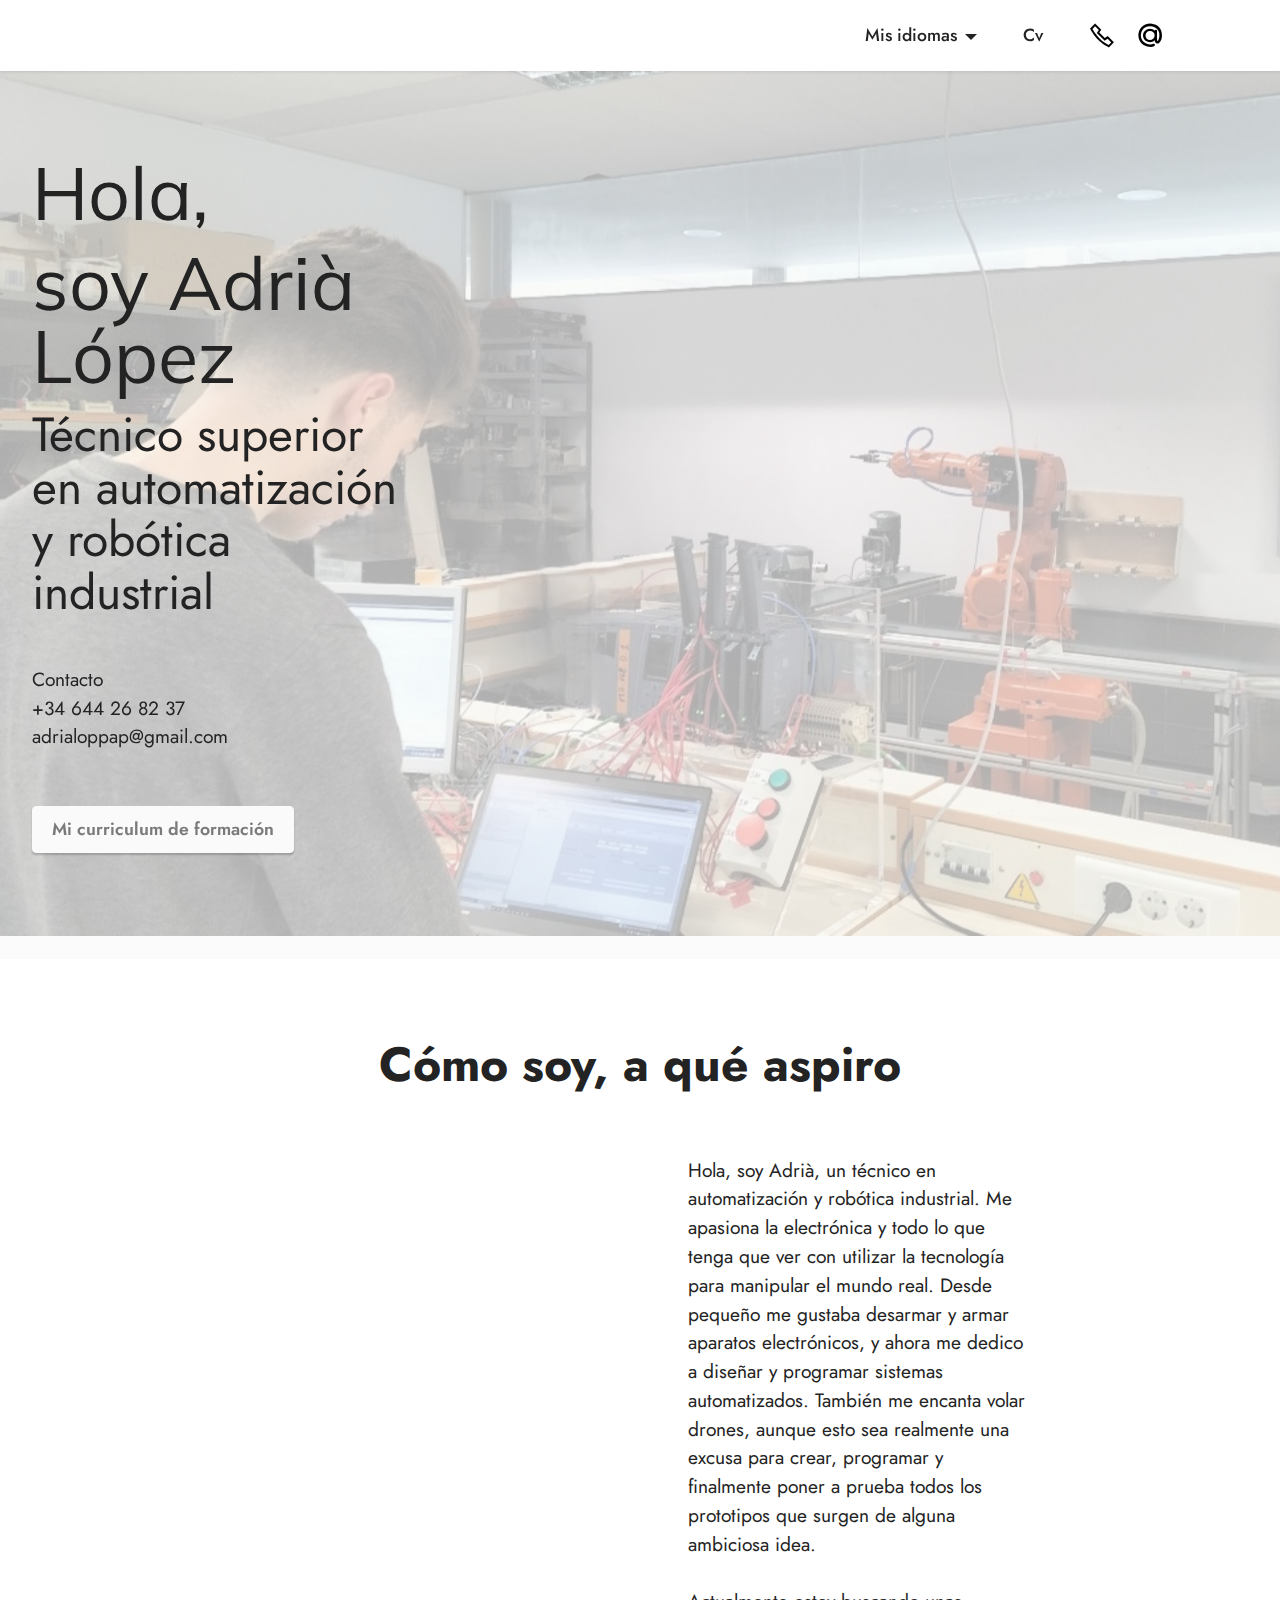
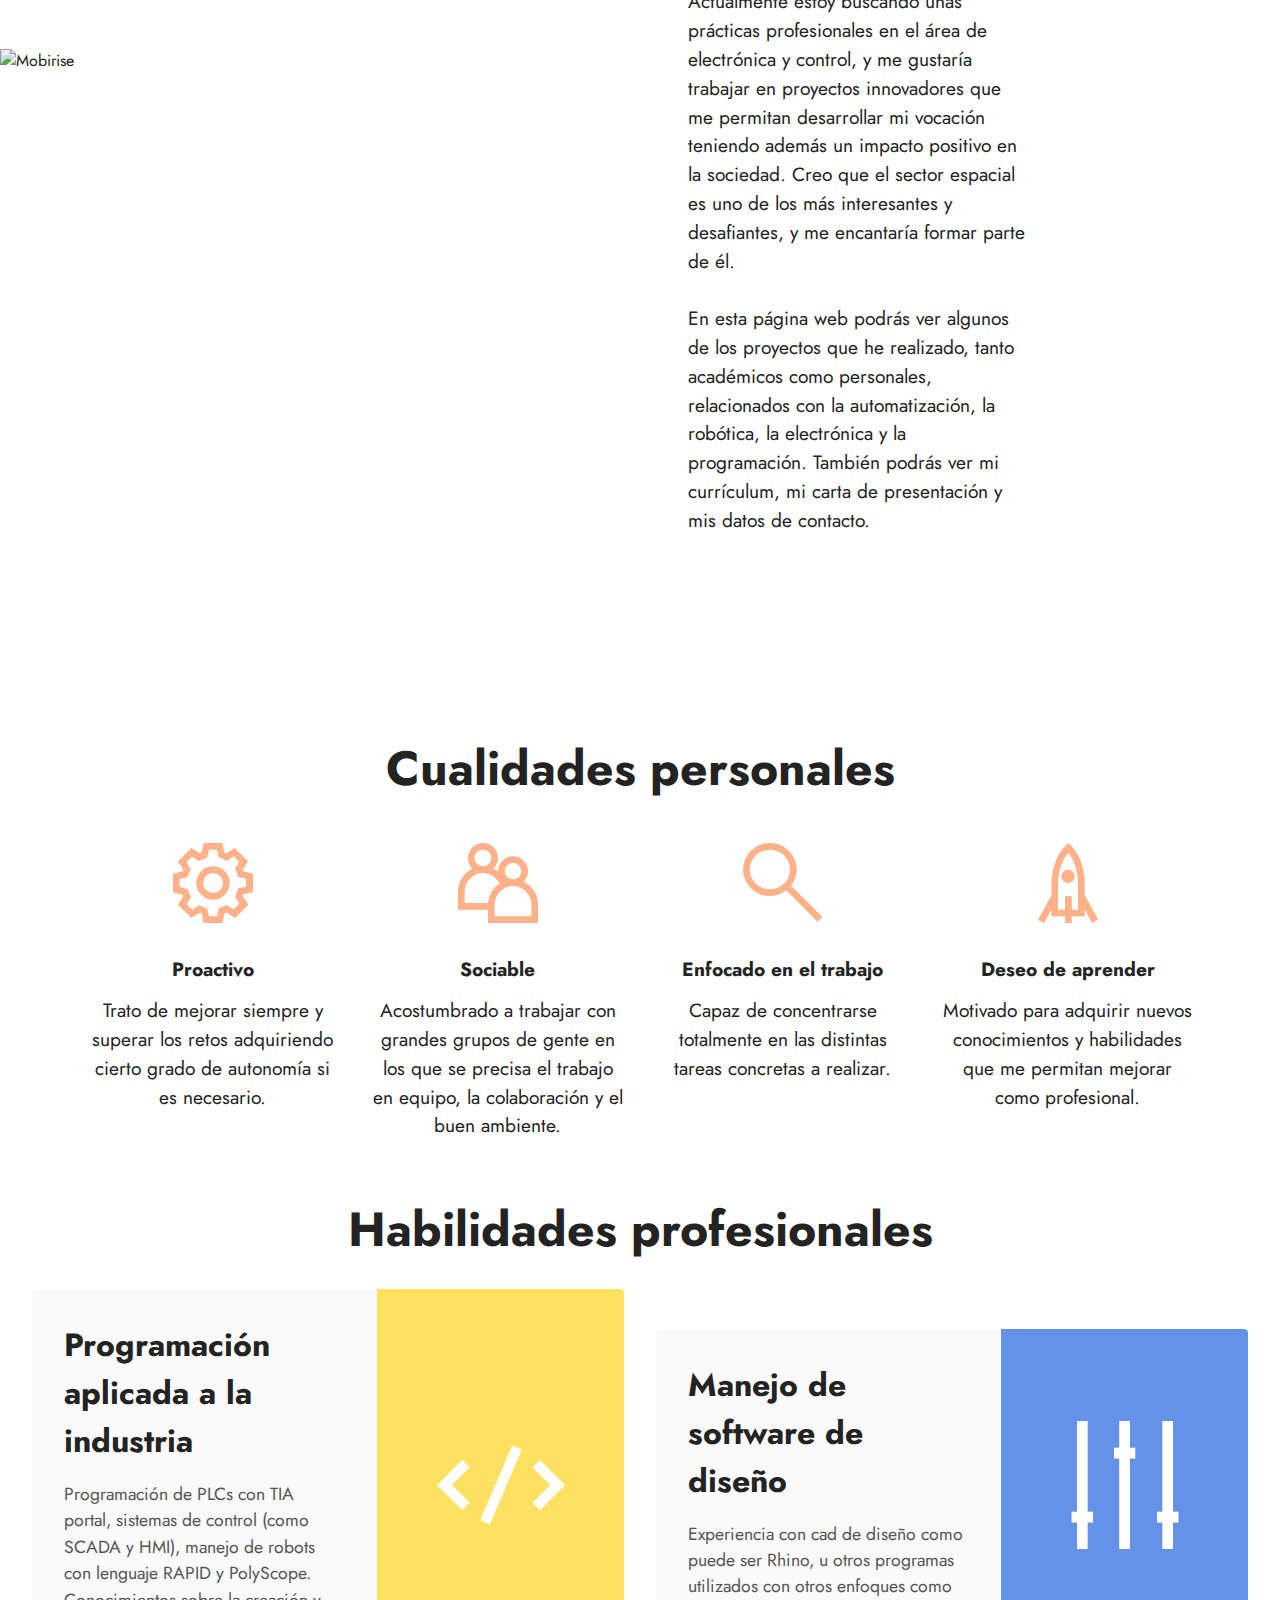
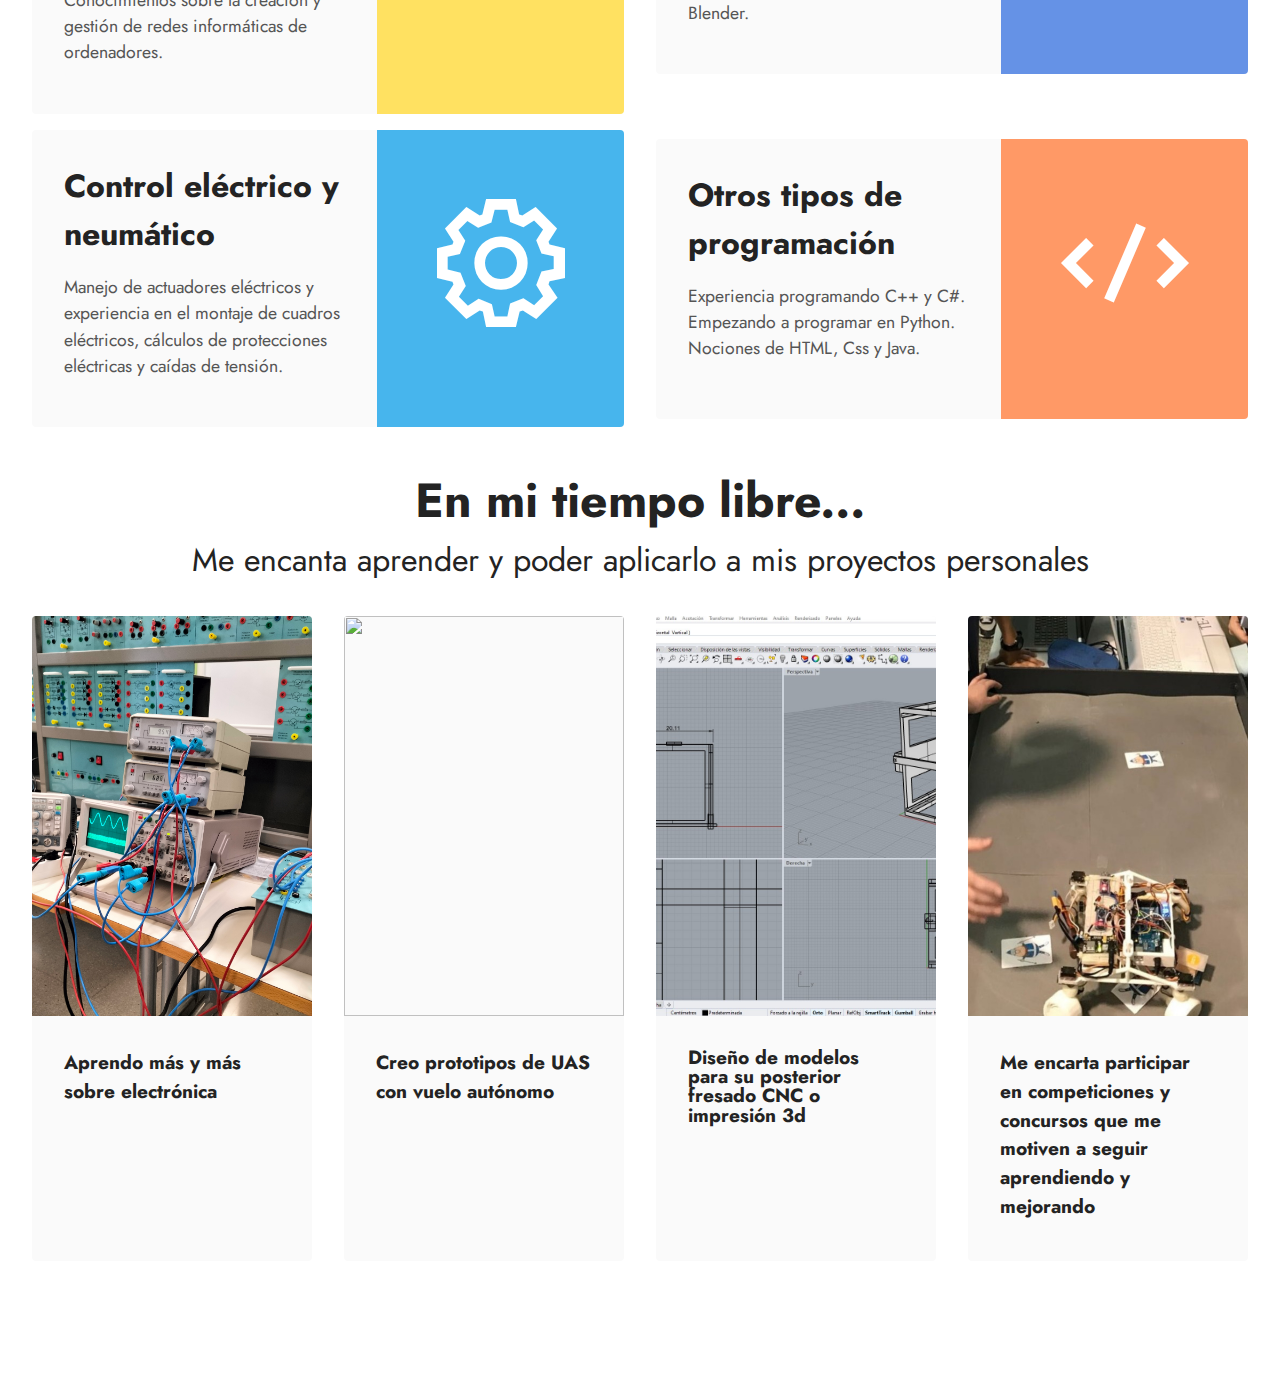
==== commit ed41f5af: "Update index.html" ====
--- a/index.html
+++ b/index.html
@@ -98,7 +98,7 @@
             </div>
             <div class="col-12 col-md col-lg-4">
                 <div class="text-wrapper">
-                    <p class="mbr-text mbr-fonts-style mb-4 display-7">Hola, soy Adrià, un técnico en automatización y robótica industrial. Me apasiona la electrónica y todo lo que tenga que ver con utilizar la tecnología para manipular el mundo real. Desde pequeño me gustaba desarmar y armar aparatos electrónicos, y ahora me dedico a diseñar y programar sistemas automatizados para diferentes industrias. También me encanta volar drones, aunque esto sea realmente una excusa para crear, programar y finalmente poner a prueba todos los prototipos que surgen de alguna ambiciosa idea.
+                    <p class="mbr-text mbr-fonts-style mb-4 display-7">Hola, soy Adrià, un técnico en automatización y robótica industrial. Me apasiona la electrónica y todo lo que tenga que ver con utilizar la tecnología para manipular el mundo real. Desde pequeño me gustaba desarmar y armar aparatos electrónicos, y ahora me dedico a diseñar y programar sistemas automatizados. También me encanta volar drones, aunque esto sea realmente una excusa para crear, programar y finalmente poner a prueba todos los prototipos que surgen de alguna ambiciosa idea.
 <br>
 <br>Actualmente estoy buscando unas prácticas profesionales en el área de electrónica y control, y me gustaría trabajar en proyectos innovadores que me permitan desarrollar mi vocación teniendo además un impacto positivo en la sociedad. Creo que el sector espacial es uno de los más interesantes y desafiantes, y me encantaría formar parte de él.
 <br>
@@ -337,4 +337,4 @@
   
   
 </body>
-</html>+</html>
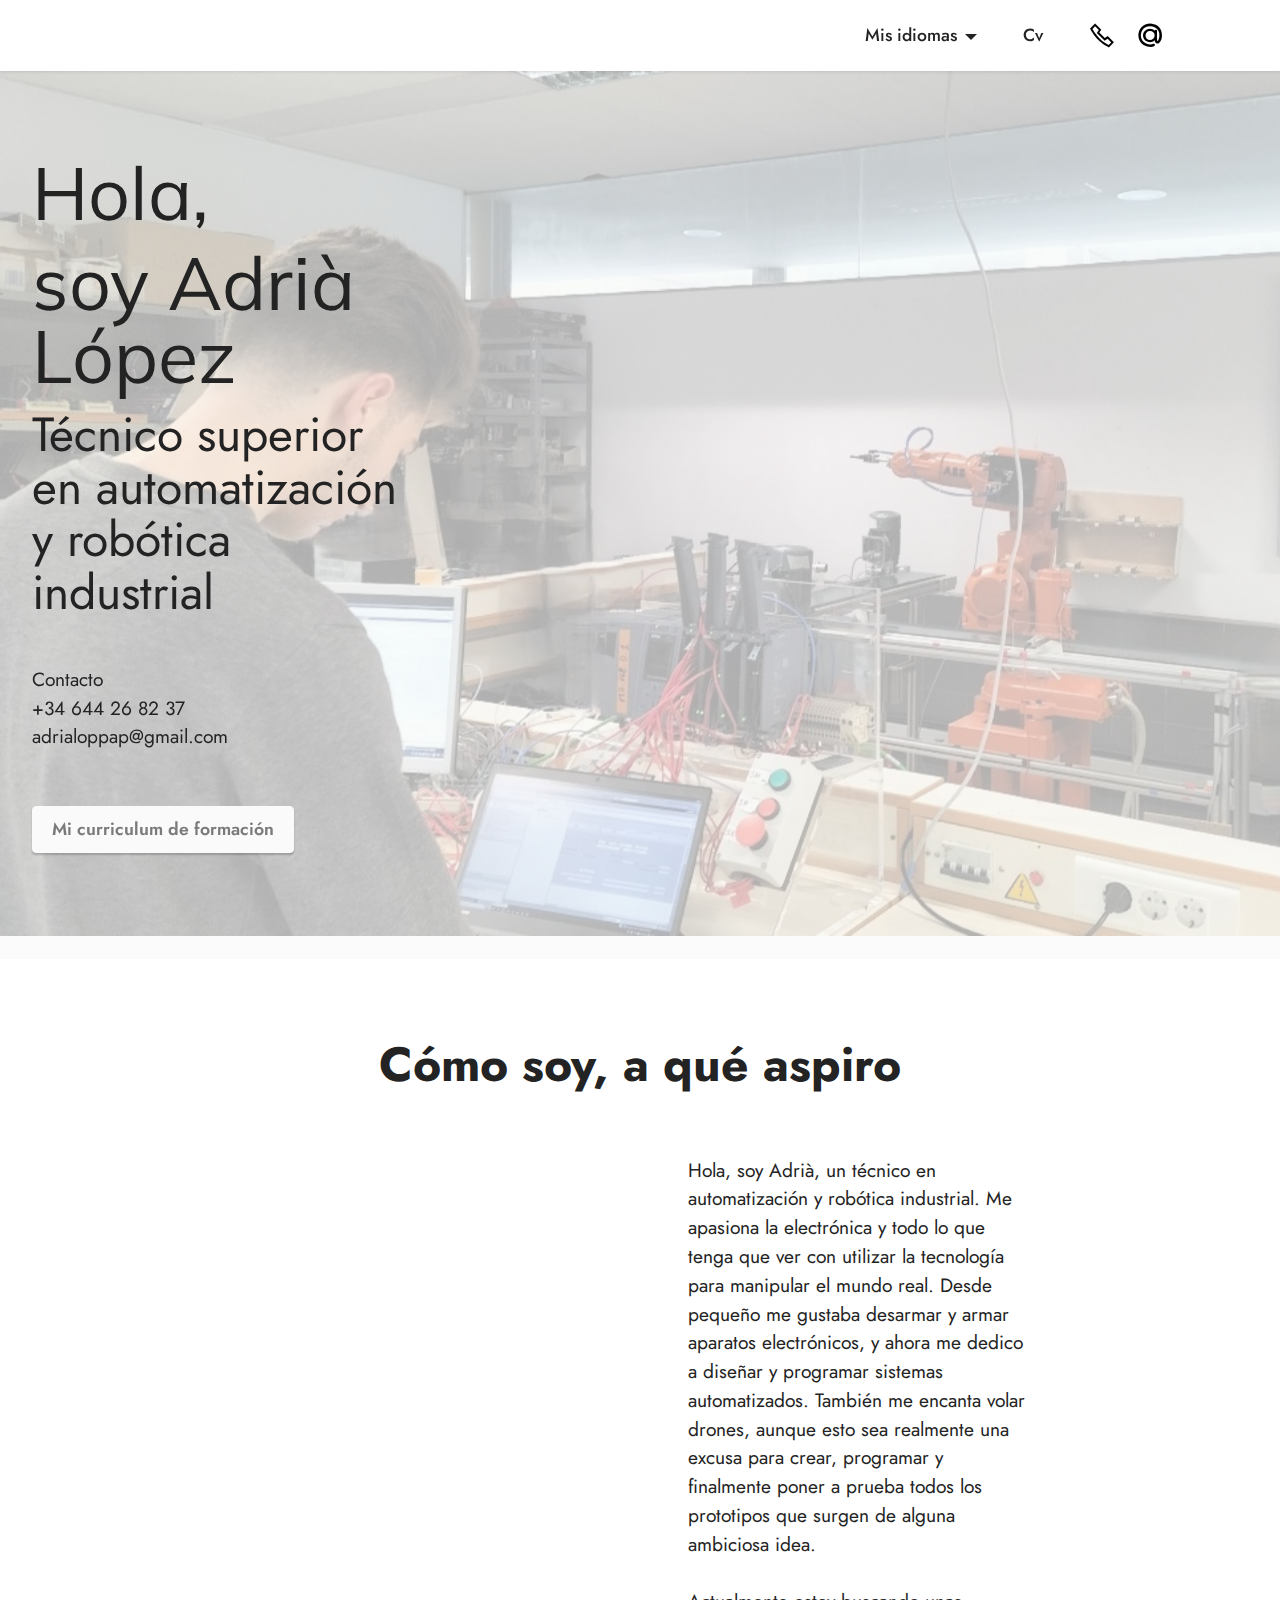
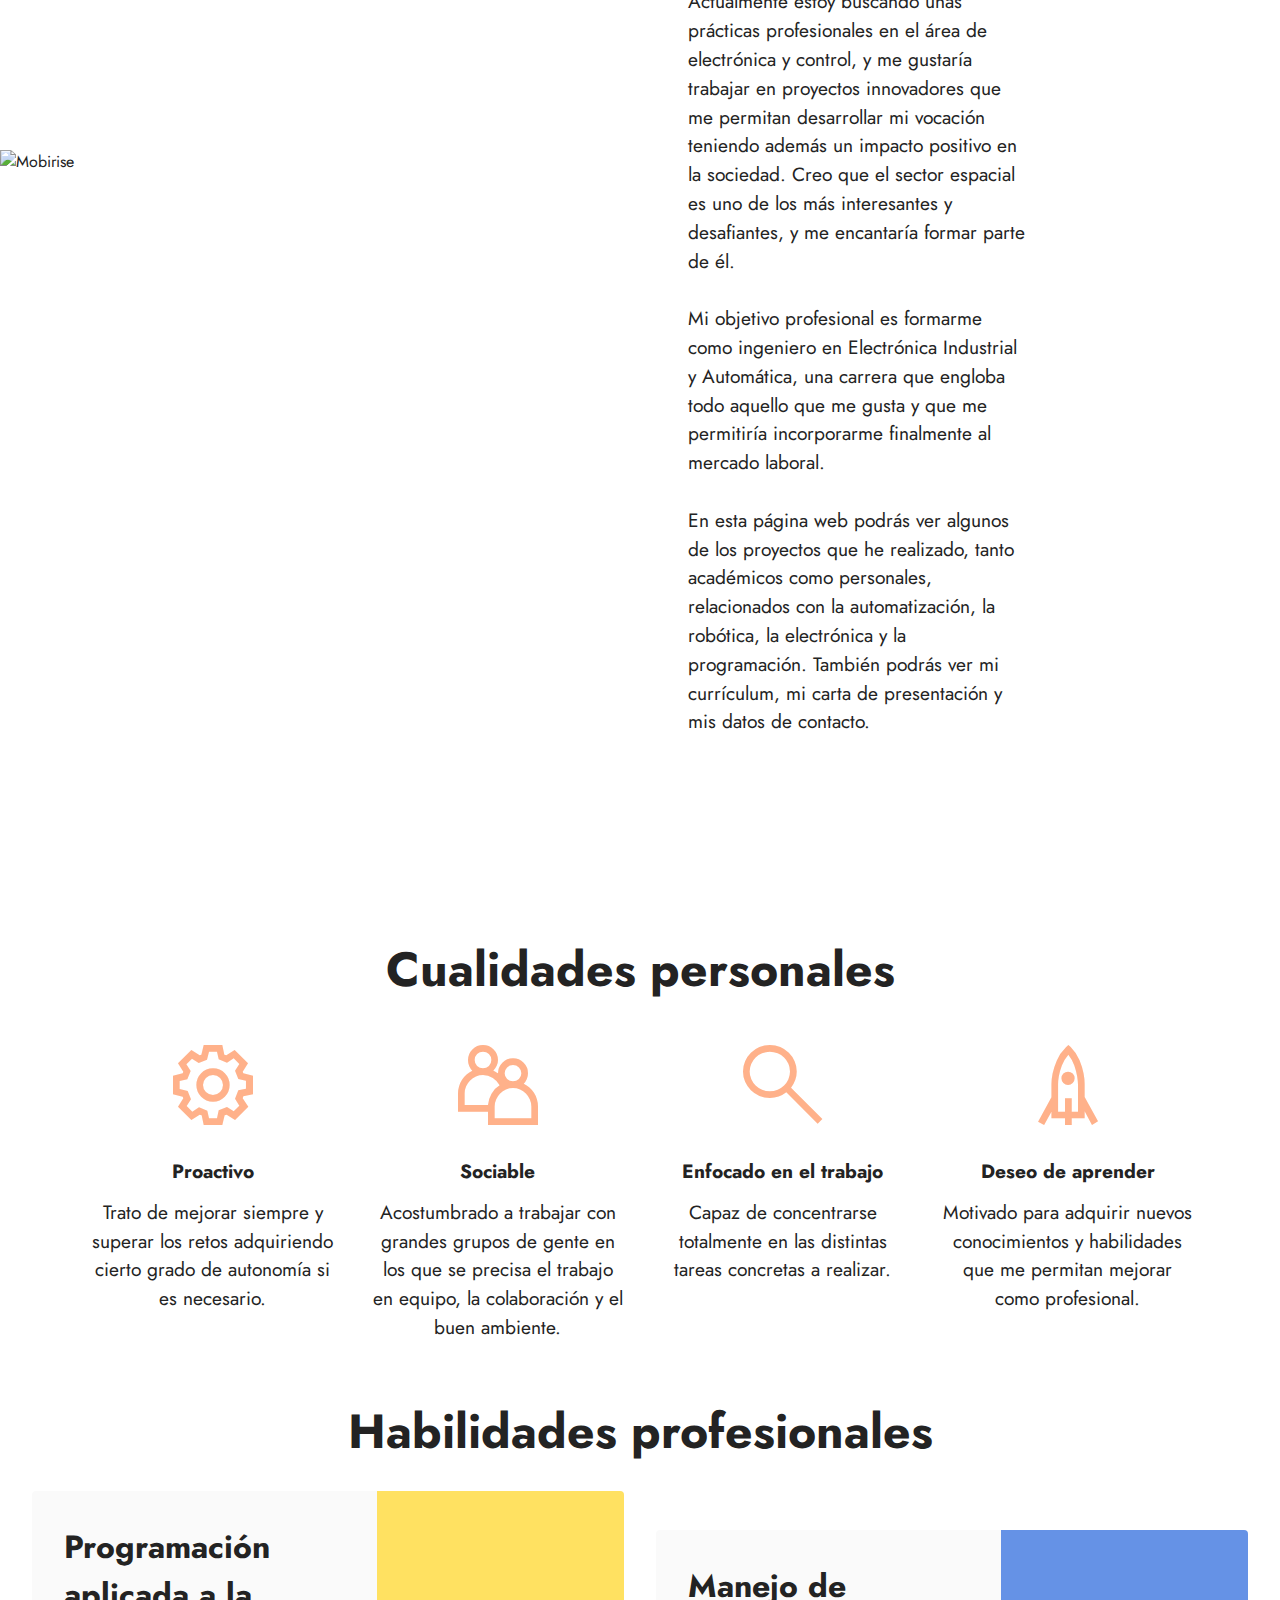
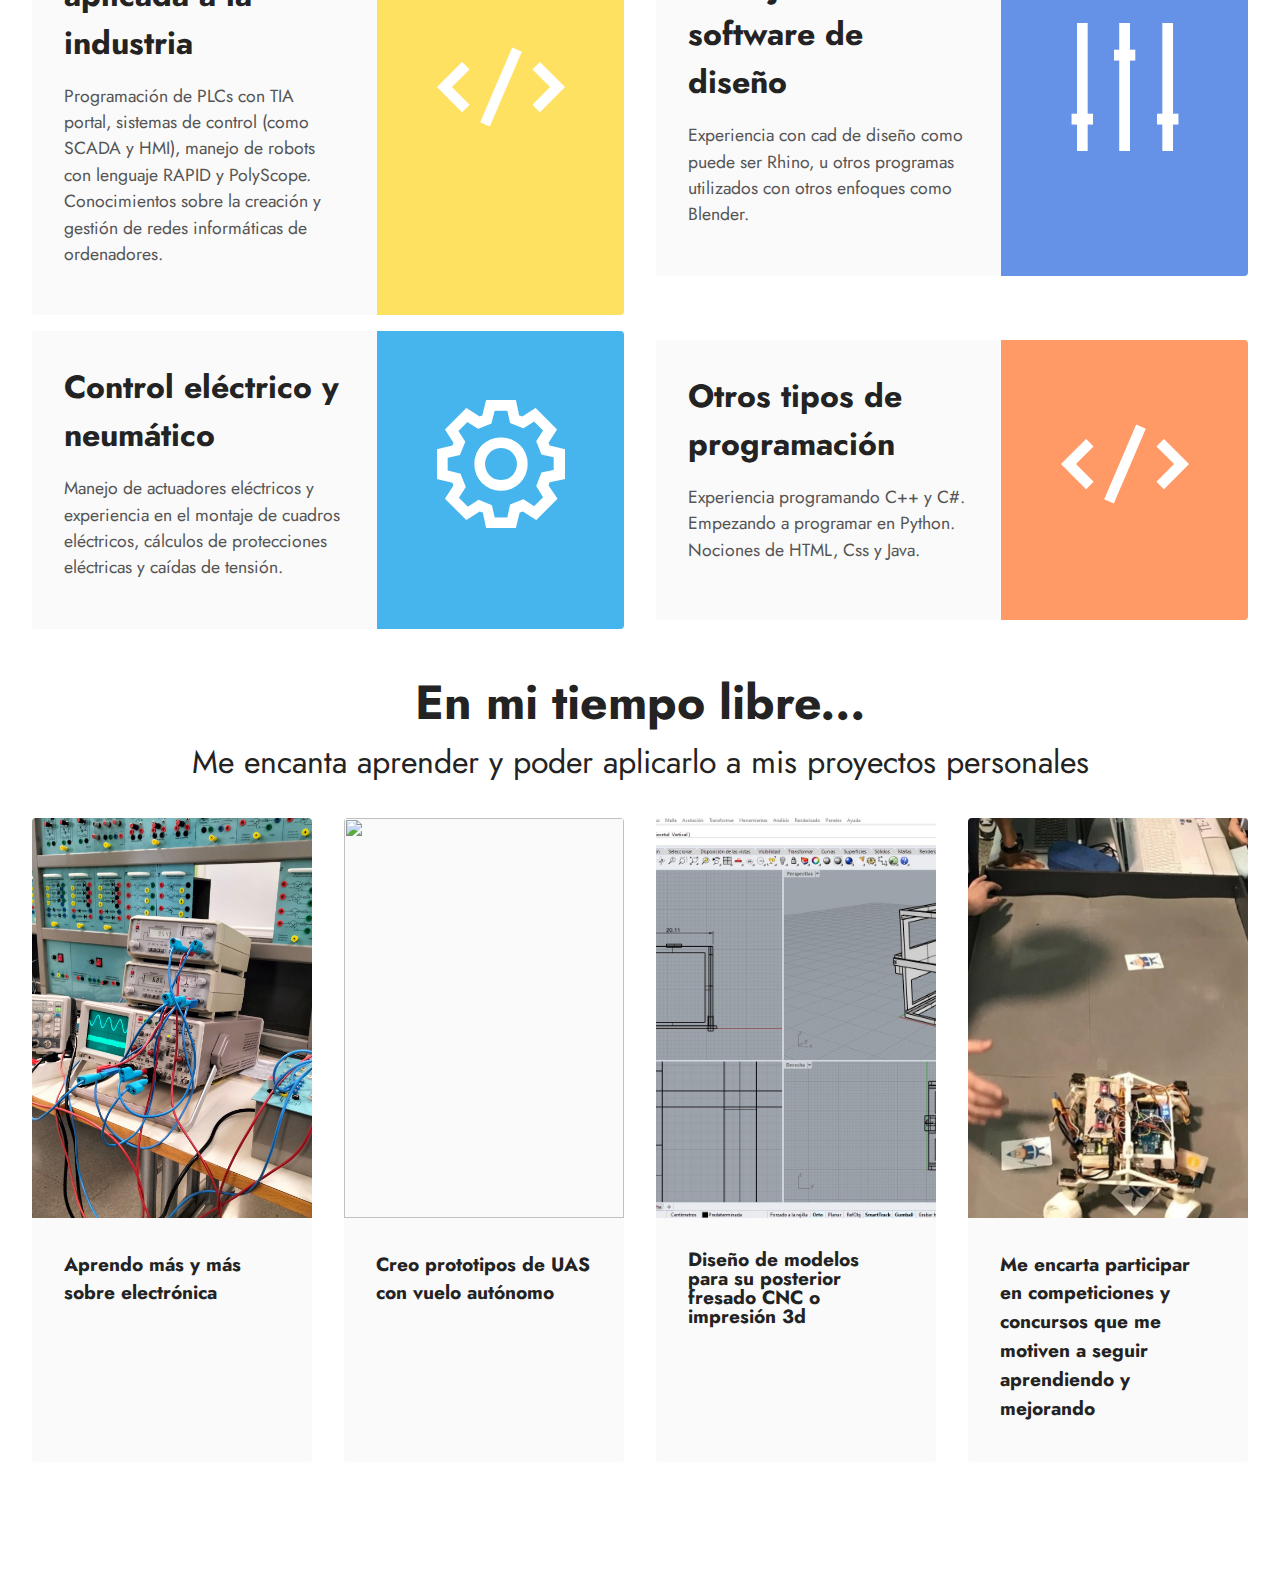
==== commit f35ff49f: "Update index.html" ====
--- a/index.html
+++ b/index.html
@@ -102,6 +102,8 @@
 <br>
 <br>Actualmente estoy buscando unas prácticas profesionales en el área de electrónica y control, y me gustaría trabajar en proyectos innovadores que me permitan desarrollar mi vocación teniendo además un impacto positivo en la sociedad. Creo que el sector espacial es uno de los más interesantes y desafiantes, y me encantaría formar parte de él.
 <br>
+<br>Mi objetivo profesional es formarme como ingeniero en Electrónica Industrial y Automática, una carrera que engloba todo aquello que me gusta y que me permitiría incorporarme finalmente al mercado laboral.
+<br>
 <br>En esta página web podrás ver algunos de los proyectos que he realizado, tanto académicos como personales, relacionados con la automatización, la robótica, la electrónica y la programación. También podrás ver mi currículum, mi carta de presentación y mis datos de contacto.</p>
                     
                     
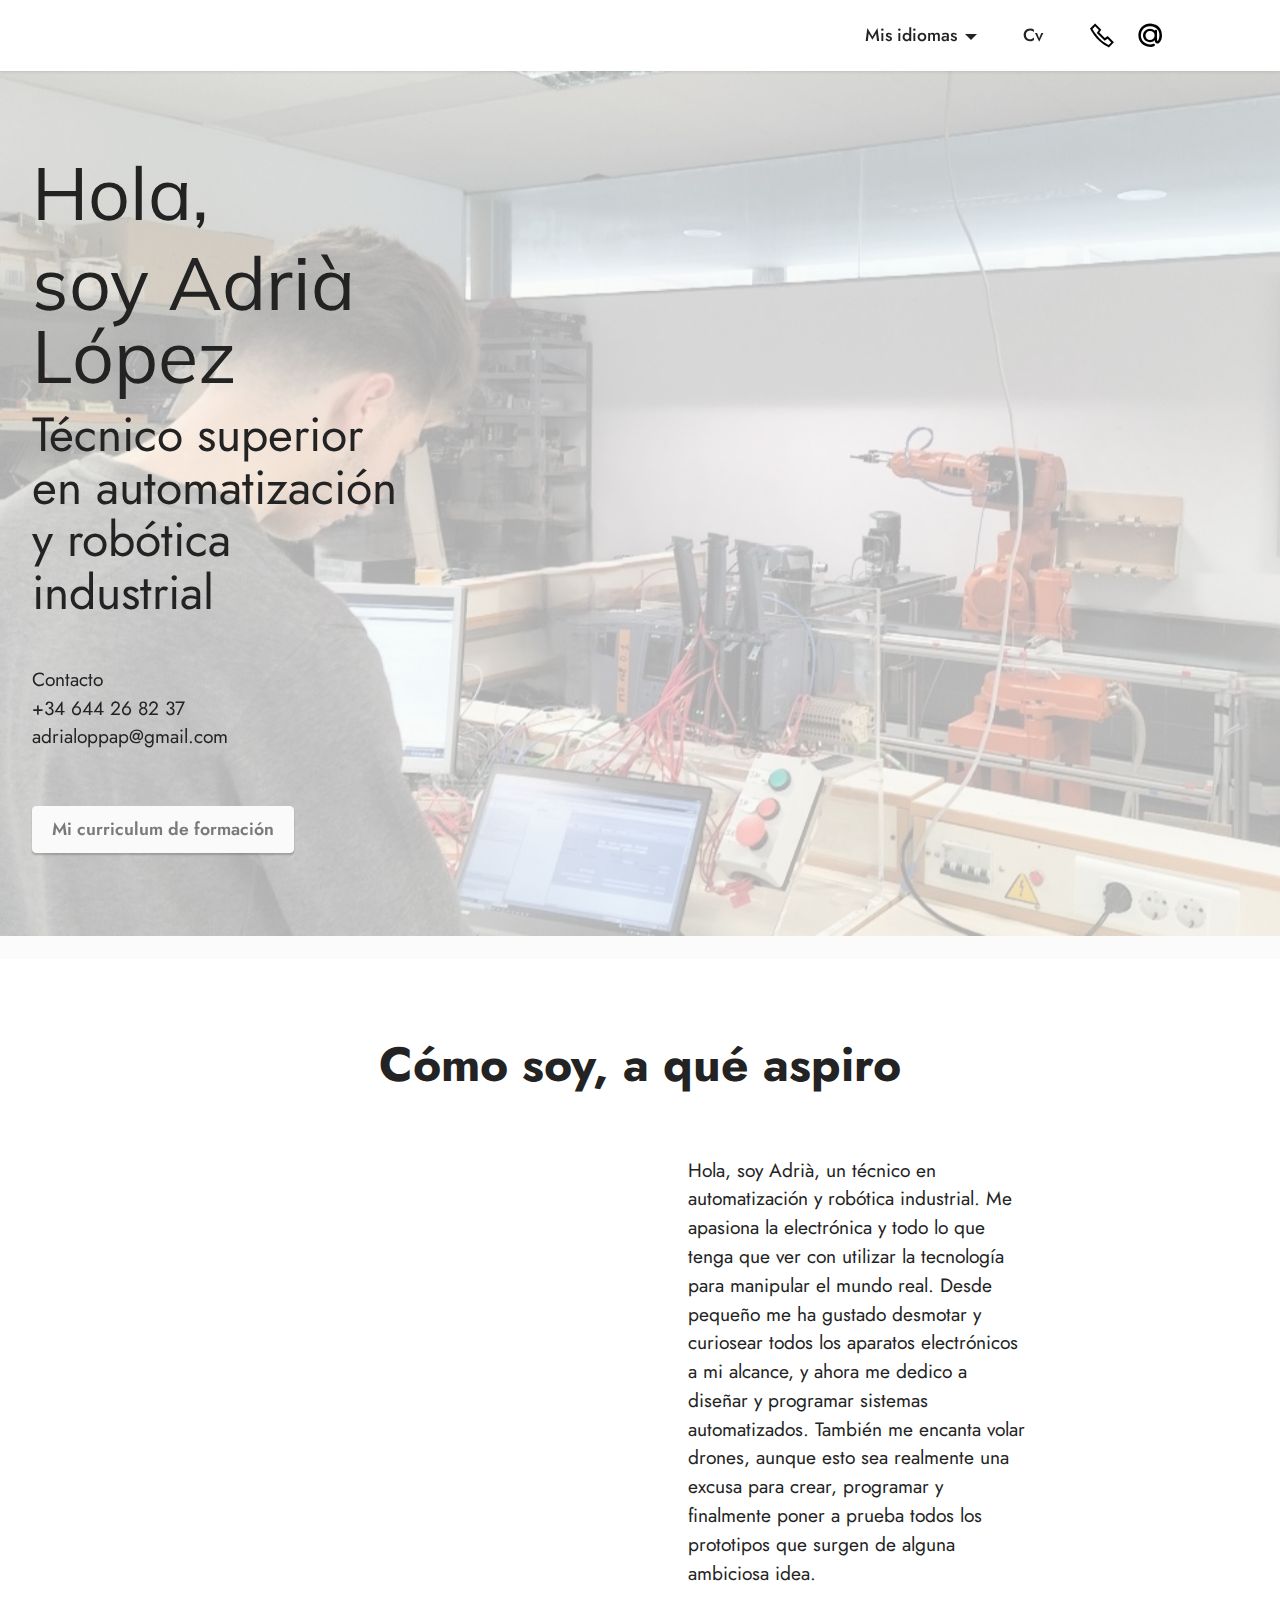
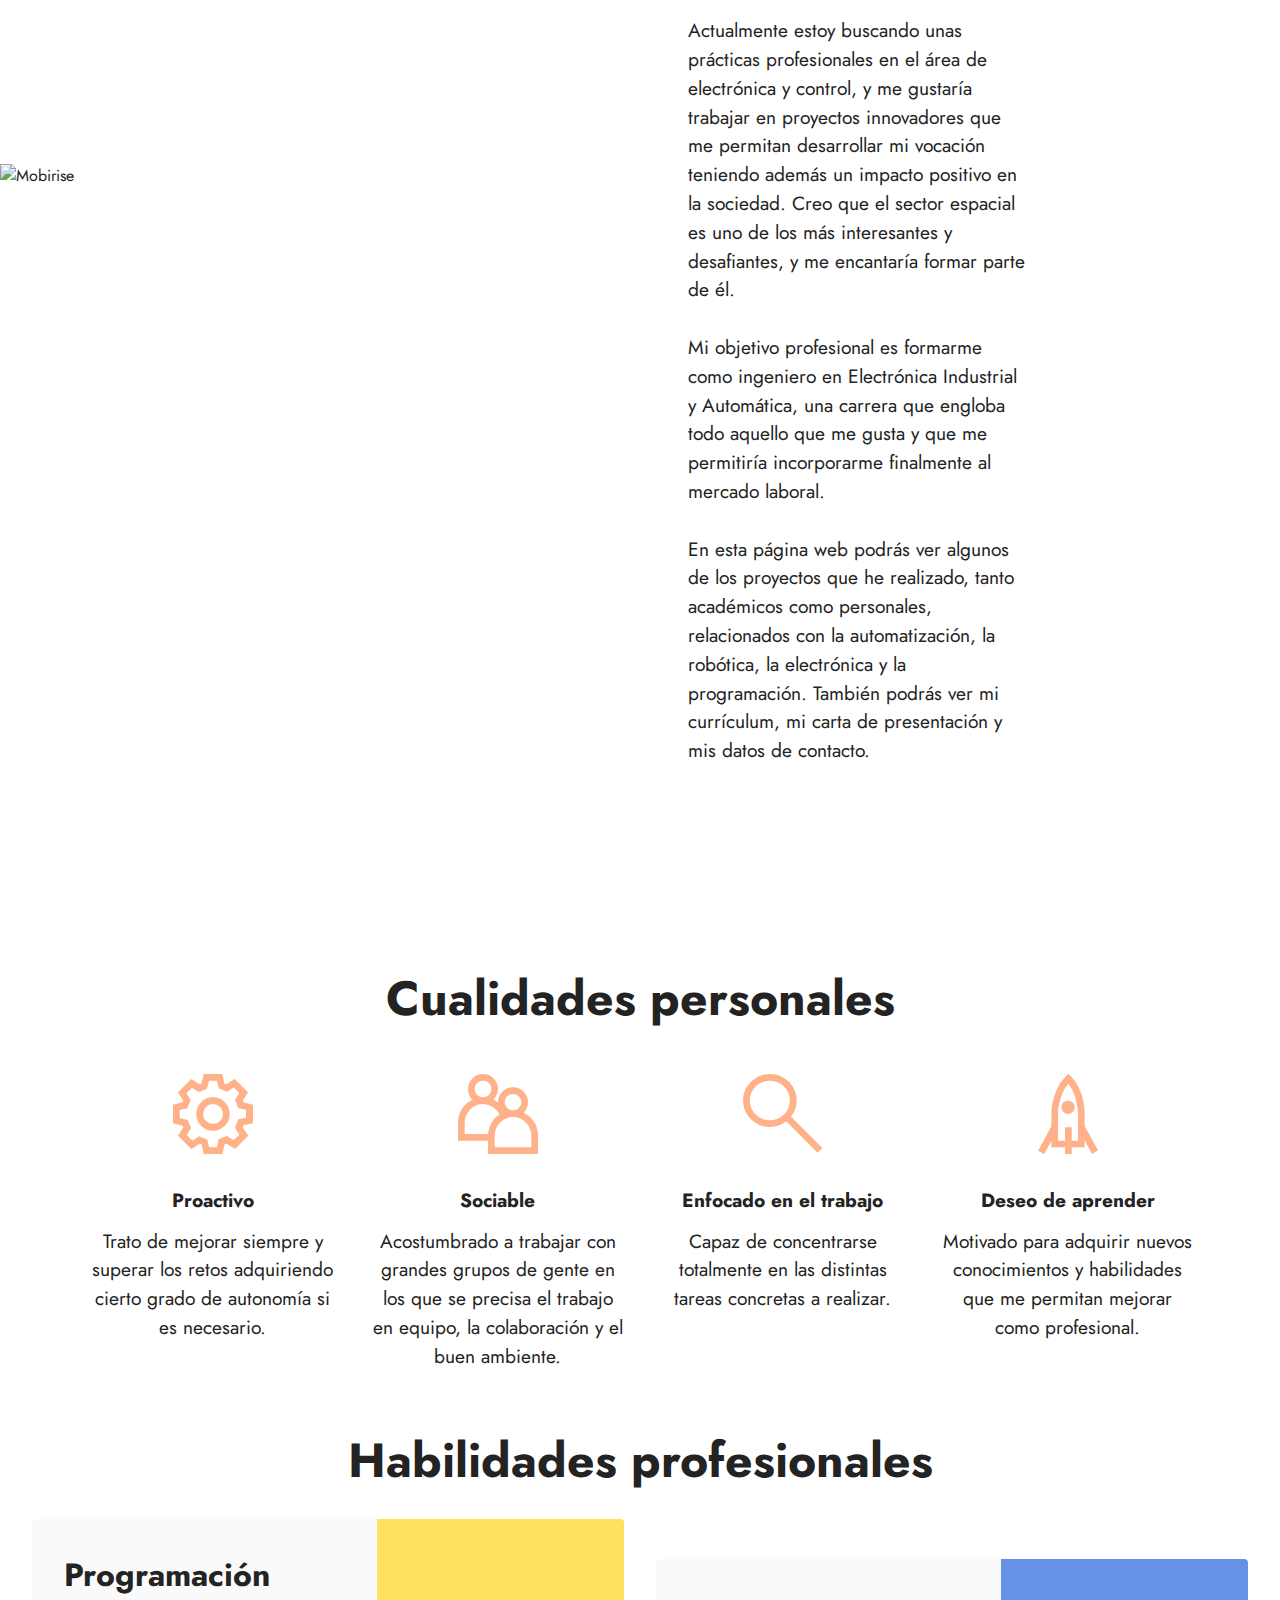
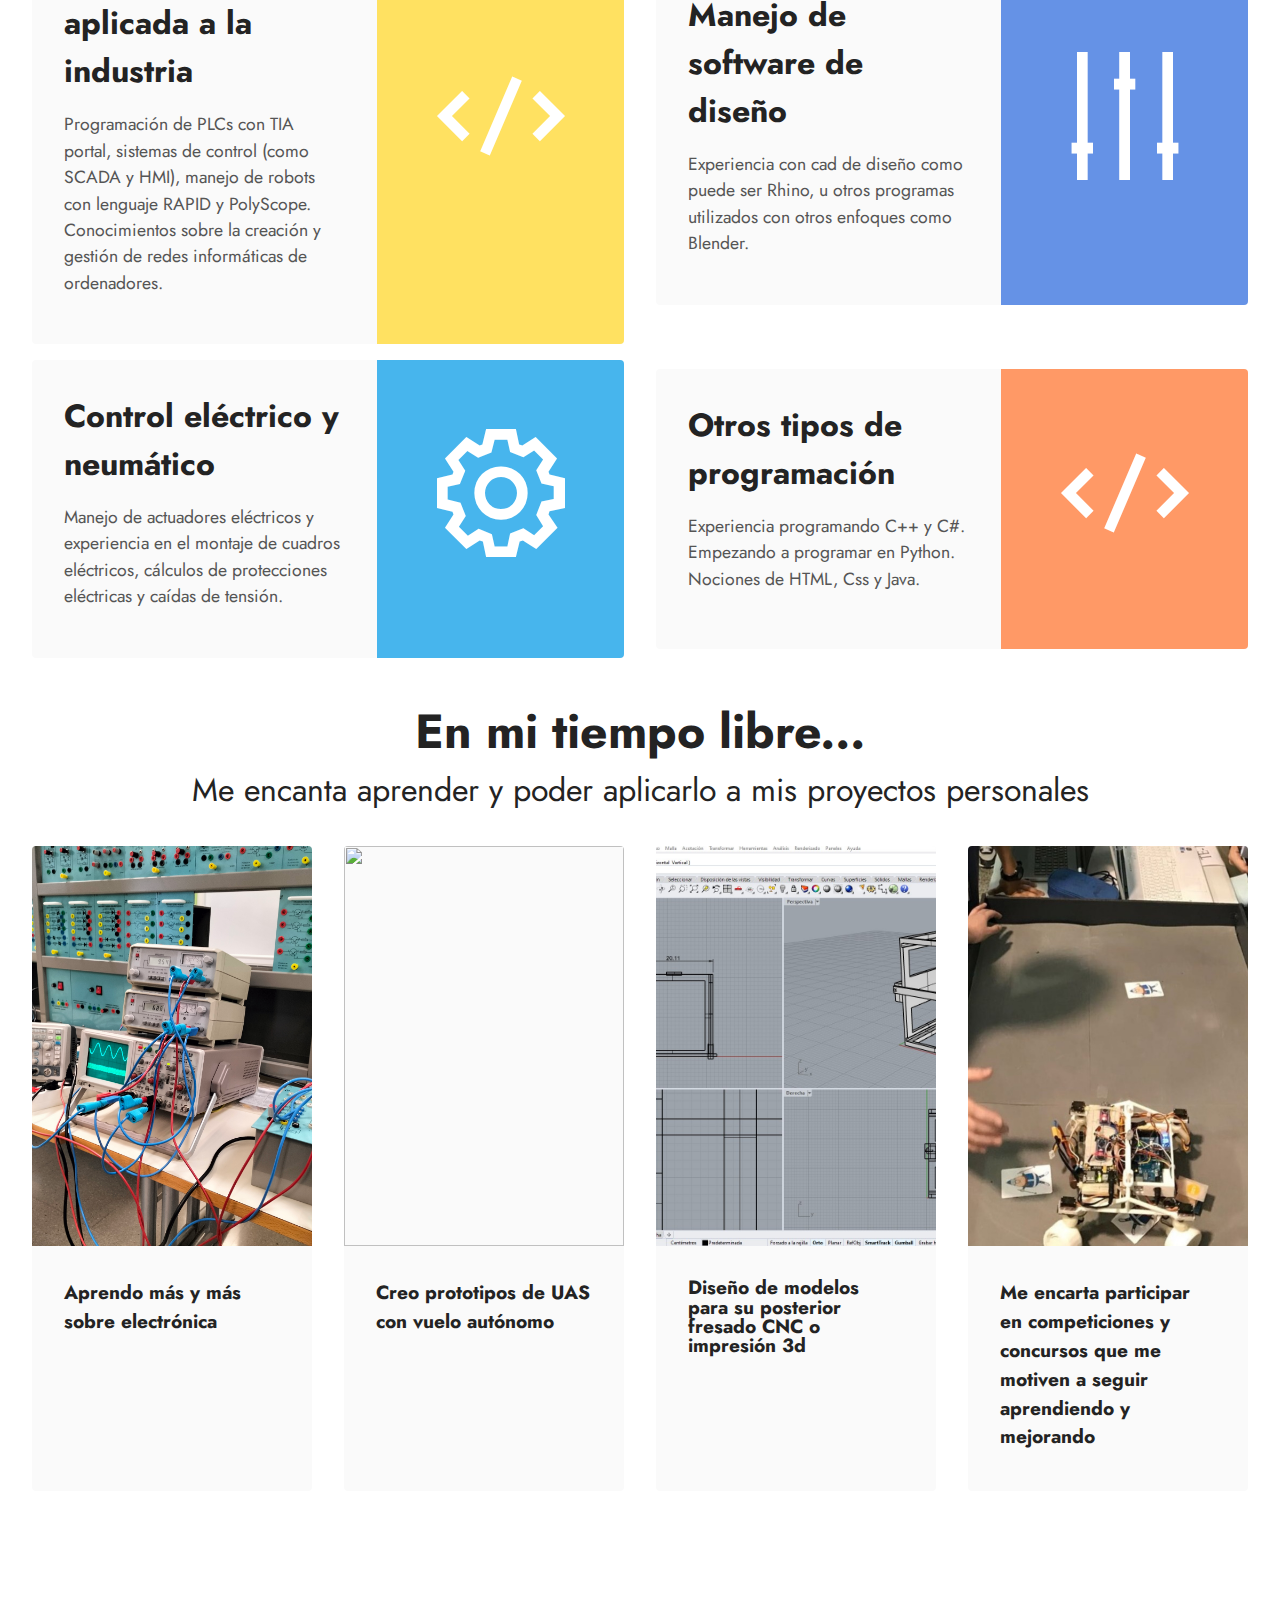
==== commit 0fcd9f50: "Update index.html" ====
--- a/index.html
+++ b/index.html
@@ -98,7 +98,7 @@
             </div>
             <div class="col-12 col-md col-lg-4">
                 <div class="text-wrapper">
-                    <p class="mbr-text mbr-fonts-style mb-4 display-7">Hola, soy Adrià, un técnico en automatización y robótica industrial. Me apasiona la electrónica y todo lo que tenga que ver con utilizar la tecnología para manipular el mundo real. Desde pequeño me gustaba desarmar y armar aparatos electrónicos, y ahora me dedico a diseñar y programar sistemas automatizados. También me encanta volar drones, aunque esto sea realmente una excusa para crear, programar y finalmente poner a prueba todos los prototipos que surgen de alguna ambiciosa idea.
+                    <p class="mbr-text mbr-fonts-style mb-4 display-7">Hola, soy Adrià, un técnico en automatización y robótica industrial. Me apasiona la electrónica y todo lo que tenga que ver con utilizar la tecnología para manipular el mundo real. Desde pequeño me ha gustado desmotar y curiosear todos los aparatos electrónicos a mi alcance, y ahora me dedico a diseñar y programar sistemas automatizados. También me encanta volar drones, aunque esto sea realmente una excusa para crear, programar y finalmente poner a prueba todos los prototipos que surgen de alguna ambiciosa idea.
 <br>
 <br>Actualmente estoy buscando unas prácticas profesionales en el área de electrónica y control, y me gustaría trabajar en proyectos innovadores que me permitan desarrollar mi vocación teniendo además un impacto positivo en la sociedad. Creo que el sector espacial es uno de los más interesantes y desafiantes, y me encantaría formar parte de él.
 <br>
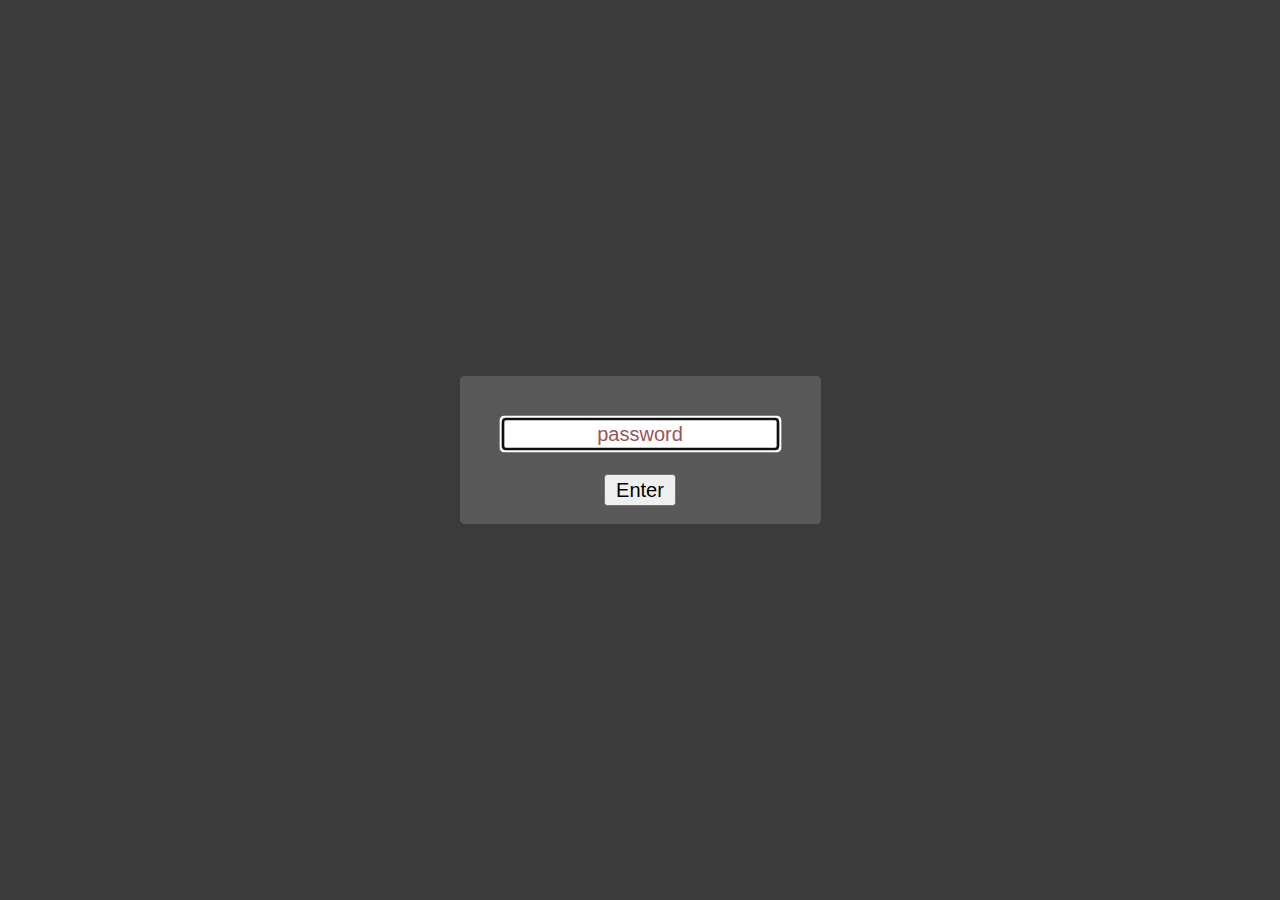
==== commit a4673dc0: "Create index.html" ====
--- a/index.html
+++ b/index.html
@@ -1,342 +1,134 @@
+
 <!DOCTYPE html>
-<html  >
+<html xmlns="http://www.w3.org/1999/xhtml">
 <head>
-  <meta charset="UTF-8">
-  <meta http-equiv="X-UA-Compatible" content="IE=edge">
-  <meta name="generator" content="Mobirise v5.3.10, mobirise.com">
-  <meta name="viewport" content="width=device-width, initial-scale=1, minimum-scale=1">
-  <link rel="shortcut icon" href="assets/images/oig1.jpeg" type="image/x-icon">
-  <meta name="description" content="">
-  
-  
-  <title>Home</title>
-  <link rel="stylesheet" href="assets/web/assets/mobirise-icons2/mobirise2.css">
-  <link rel="stylesheet" href="assets/tether/tether.min.css">
-  <link rel="stylesheet" href="assets/bootstrap/css/bootstrap.min.css">
-  <link rel="stylesheet" href="assets/bootstrap/css/bootstrap-grid.min.css">
-  <link rel="stylesheet" href="assets/bootstrap/css/bootstrap-reboot.min.css">
-  <link rel="stylesheet" href="assets/dropdown/css/style.css">
-  <link rel="stylesheet" href="assets/socicon/css/styles.css">
-  <link rel="stylesheet" href="assets/theme/css/style.css">
-  <link rel="preload" href="https://fonts.googleapis.com/css?family=Mulish:200,300,400,500,600,700,800,900,200i,300i,400i,500i,600i,700i,800i,900i&display=swap" as="style" onload="this.onload=null;this.rel='stylesheet'">
-  <noscript><link rel="stylesheet" href="https://fonts.googleapis.com/css?family=Mulish:200,300,400,500,600,700,800,900,200i,300i,400i,500i,600i,700i,800i,900i&display=swap"></noscript>
-  <link rel="preload" href="https://fonts.googleapis.com/css?family=Jost:100,200,300,400,500,600,700,800,900,100i,200i,300i,400i,500i,600i,700i,800i,900i&display=swap" as="style" onload="this.onload=null;this.rel='stylesheet'">
-  <noscript><link rel="stylesheet" href="https://fonts.googleapis.com/css?family=Jost:100,200,300,400,500,600,700,800,900,100i,200i,300i,400i,500i,600i,700i,800i,900i&display=swap"></noscript>
-  <link rel="preload" as="style" href="assets/mobirise/css/mbr-additional.css"><link rel="stylesheet" href="assets/mobirise/css/mbr-additional.css" type="text/css">
-  
-  
-  
-  
+<title></title>
+
+<meta name="viewport" content="width=device-width, initial-scale=1.0">
+
 </head>
+
+<style>
+
+body {
+
+	background-image: url('grunge_patterns.jpg');
+	background-attachment: fixed;
+	color: #333;
+}
+
+.box {
+	border-radius: 3px;
+	background: rgba(101, 101, 101, 0.7); margin: auto; padding: 12px;
+}
+
+.lightbox {
+	zoom: 1.5;
+	position: fixed;
+	top: 0;
+	left: 0;
+	width: 100%;
+	height: 100%;
+	background: rgba(10, 10, 10, 0.8);
+	text-align: center;
+	margin: auto;
+
+}
+
+div.horizontal {
+	display: flex;
+	justify-content: center;
+	height: 100%;
+}
+
+div.vertical {
+	display: flex;
+	flex-direction: column;
+	justify-content: center;
+	width: 100%;
+}
+
+::-webkit-input-placeholder {
+   color: #955;
+   text-align: center;
+}
+
+::-moz-placeholder {
+   color: #955;
+   text-align: center;
+}
+
+:-ms-input-placeholder {
+   color: #955;
+   text-align: center;
+}
+
+</style>
+
 <body>
-  
-  <section class="menu menu1 cid-u2jcZFR3zl" once="menu" id="menu1-0">
-    
 
-    <nav class="navbar navbar-dropdown navbar-fixed-top navbar-expand-lg">
-        <div class="container">
-            <div class="navbar-brand">
-                
-              
-            </div>
-            <button class="navbar-toggler" type="button" data-toggle="collapse" data-target="#navbarSupportedContent" aria-controls="navbarNavAltMarkup" aria-expanded="false" aria-label="Toggle navigation">
-                <div class="hamburger">
-                    <span></span>
-                    <span></span>
-                    <span></span>
-                    <span></span>
-                </div>
-            </button>
-            <div class="collapse navbar-collapse" id="navbarSupportedContent">
-                <ul class="navbar-nav nav-dropdown nav-right navbar-nav-top-padding" data-app-modern-menu="true"><li class="nav-item dropdown"><a class="nav-link link dropdown-toggle text-black display-4" href="#" data-toggle="dropdown-submenu" aria-expanded="true">Mis idiomas</a><div class="dropdown-menu"><a class="dropdown-item text-black display-4">Inglés C1</a><a class="dropdown-item text-black display-4">Español nativo</a><a class="dropdown-item text-black display-4">Valenciano nativo</a></div></li><li class="nav-item"><a class="nav-link link text-black text-primary display-4" href="assets/files/cv.pdf">Cv</a></li></ul>
-                <div class="icons-menu">
-                    <a class="iconfont-wrapper" href="tel:644268237">
-                        <span class="p-2 mbr-iconfont mobi-mbri-phone mobi-mbri"></span>
-                    </a>
-                    <a class="iconfont-wrapper" href="mailto:adrialoppap@gmail.com">
-                        <span class="p-2 mbr-iconfont socicon-mailru socicon"></span>
-                    </a>
-                    
-                    
-                </div>
-                
-            </div>
-        </div>
-    </nav>
-</section>
+	<div id="loginbox" class="lightbox" >
+		<div class="horizontal">
+			<div class="vertical">
+				<div class="box">
+					<input style="margin: 16px; text-align: center;" id="password" type="password" placeholder="password" /> <br />
+					<button id="loginbutton" type="button">Enter</button>
+					<p id="wrongPassword" style="display: none">wrong password</p>
+				</div>
+			</div>
+		</div>
+	</div>
 
-<section class="header1 cid-u2jdXwkcUk mbr-parallax-background" id="header1-2">
 
-    
 
-    <div class="mbr-overlay" style="opacity: 0.7; background-color: rgb(250, 250, 250);"></div>
+	<script type="text/javascript" src="https://code.jquery.com/jquery-1.12.0.min.js"></script>
 
-    <div class="container-fluid">
-        <div class="row">
-            <div class="col-12 col-lg-4">
-                <h1 class="mbr-section-title mbr-fonts-style mb-3 display-1"><p>Hola,</p><p>soy Adrià López<br></p></h1>
-                <h2 class="mbr-section-subtitle mbr-fonts-style mb-3 display-2">
-                        Técnico superior en automatización y robótica industrial</h2>
-                <p class="mbr-text mbr-fonts-style display-7"><br>Contacto<br>+34 644 26 82 37<br>adrialoppap@gmail.com<br><br></p>
-                <div class="mbr-section-btn mt-3"><a class="btn btn-white display-4" href="https://todofp.es/que-estudiar/loe/electricidad-electronica/automatizacion-robotica-industrial.html#plan-formacion" target="_blank">Mi curriculum de formación</a></div>
-            </div>
-        </div>
-    </div>
-</section>
 
-<section class="testimonials1 cid-u2ovwRTiKr" id="testimonials1-c">
-    
+	 <script type="text/javascript" src="https://rawcdn.githack.com/chrisveness/crypto/7067ee62f18c76dd4a9d372a00e647205460b62b/sha1.js"></script>
 
-    
-    <div>
-        <h3 class="mbr-section-title mbr-fonts-style align-center mb-4 display-2"><strong>Cómo soy, a qué aspiro</strong></h3>
-        <div class="row align-items-center">
-            <div class="col-12 col-md-6">
-                <div class="image-wrapper">
-                    <img src="assets/images/img20240125093230.jpg" alt="Mobirise">
-                </div>
-            </div>
-            <div class="col-12 col-md col-lg-4">
-                <div class="text-wrapper">
-                    <p class="mbr-text mbr-fonts-style mb-4 display-7">Hola, soy Adrià, un técnico en automatización y robótica industrial. Me apasiona la electrónica y todo lo que tenga que ver con utilizar la tecnología para manipular el mundo real. Desde pequeño me ha gustado desmotar y curiosear todos los aparatos electrónicos a mi alcance, y ahora me dedico a diseñar y programar sistemas automatizados. También me encanta volar drones, aunque esto sea realmente una excusa para crear, programar y finalmente poner a prueba todos los prototipos que surgen de alguna ambiciosa idea.
-<br>
-<br>Actualmente estoy buscando unas prácticas profesionales en el área de electrónica y control, y me gustaría trabajar en proyectos innovadores que me permitan desarrollar mi vocación teniendo además un impacto positivo en la sociedad. Creo que el sector espacial es uno de los más interesantes y desafiantes, y me encantaría formar parte de él.
-<br>
-<br>Mi objetivo profesional es formarme como ingeniero en Electrónica Industrial y Automática, una carrera que engloba todo aquello que me gusta y que me permitiría incorporarme finalmente al mercado laboral.
-<br>
-<br>En esta página web podrás ver algunos de los proyectos que he realizado, tanto académicos como personales, relacionados con la automatización, la robótica, la electrónica y la programación. También podrás ver mi currículum, mi carta de presentación y mis datos de contacto.</p>
-                    
-                    
-                </div>
-            </div>
-        </div>
-    </div>
-</section>
+	<script type="text/javascript">
+	"use strict";
 
-<section class="features1 cid-u2je03f4tf" id="features1-3">
-    
 
-    
-    <div class="container">
-        <div class="row">
-            <div class="col-12">
-                <h3 class="mbr-section-title mbr-fonts-style align-center mb-0 display-2"><strong>Cualidades personales</strong></h3>
-                
-            </div>
-        </div>
-        <div class="row">
-            <div class="card col-12 col-md-6 col-lg-3">
-                <div class="card-wrapper">
-                    <div class="card-box align-center">
-                        <div class="iconfont-wrapper">
-                            <span class="mbr-iconfont mobi-mbri-setting mobi-mbri"></span>
-                        </div>
-                        <h5 class="card-title mbr-fonts-style display-7"><strong>Proactivo</strong></h5>
-                        <p class="card-text mbr-fonts-style display-7">Trato de mejorar siempre y superar los retos adquiriendo cierto grado de autonomía si es necesario.</p>
-                    </div>
-                </div>
-            </div>
-            <div class="card col-12 col-md-6 col-lg-3">
-                <div class="card-wrapper">
-                    <div class="card-box align-center">
-                        <div class="iconfont-wrapper">
-                            <span class="mbr-iconfont mobi-mbri-users mobi-mbri"></span>
-                        </div>
-                        <h5 class="card-title mbr-fonts-style display-7"><strong>Sociable</strong></h5>
-                        <p class="card-text mbr-fonts-style display-7">Acostumbrado a trabajar con grandes grupos de gente en los que se precisa el trabajo en equipo, la colaboración y el buen ambiente.</p>
-                    </div>
-                </div>
-            </div>
-            <div class="card col-12 col-md-6 col-lg-3">
-                <div class="card-wrapper">
-                    <div class="card-box align-center">
-                        <div class="iconfont-wrapper">
-                            <span class="mbr-iconfont mobi-mbri-search mobi-mbri"></span>
-                        </div>
-                        <h5 class="card-title mbr-fonts-style display-7"><strong>Enfocado en el trabajo</strong></h5>
-                        <p class="card-text mbr-fonts-style display-7">Capaz de concentrarse totalmente en las distintas tareas concretas a realizar.</p>
-                    </div>
-                </div>
-            </div>
-            <div class="card col-12 col-md-6 col-lg-3">
-                <div class="card-wrapper">
-                    <div class="card-box align-center">
-                        <div class="iconfont-wrapper">
-                            <span class="mbr-iconfont mobi-mbri-rocket mobi-mbri"></span>
-                        </div>
-                        <h5 class="card-title mbr-fonts-style display-7"><strong>Deseo de aprender</strong></h5>
-                        <p class="card-text mbr-fonts-style display-7">Motivado para adquirir nuevos conocimientos y habilidades que me permitan mejorar como profesional.</p>
-                    </div>
-                </div>
-            </div>
-        </div>
-    </div>
-</section>
+	function loadPage(pwd) {
 
-<section class="content4 cid-u2ok7UMUCg" id="content4-b">
-    
-    
-    <div class="container">
-        <div class="row justify-content-center">
-            <div class="title col-md-12 col-lg-10">
-                <h3 class="mbr-section-title mbr-fonts-style align-center mb-4 display-2">
-                    <strong>Habilidades profesionales</strong></h3>
-                
-                
-            </div>
-        </div>
-    </div>
-</section>
+		var hash= pwd;
+		hash= Sha1.hash(pwd);
+		var url= hash + "/index.html";
 
-<section class="features5 cid-u2je0zZY1N" id="features6-4">
+		$.ajax({
+			url : url,
+			dataType : "html",
+			success : function(data) {
 
-    
+				window.location= url;
 
-    
-    <div class="container-fluid">
-        <div class="row justify-content-center">
-            <div class="card col-12 col-lg-6">
-                <div class="card-wrapper mbr-flex">
-                    <div class="card-box align-left">
-                        
-                        <h5 class="card-title mbr-fonts-style align-left mb-3 display-5"><strong>Programación aplicada a la industria&nbsp;</strong></h5>
-                        <p class="mbr-text mbr-fonts-style mb-3 display-4">Programación de PLCs con TIA portal, sistemas de control (como SCADA y HMI), manejo de robots con lenguaje RAPID y PolyScope.&nbsp;<br>Conocimientos sobre la creación y gestión de redes informáticas de ordenadores.</p>
-                        
-                    </div>
-                    <div class="img-wrapper img1 align-center">
-                        <span class="mbr-iconfont mobi-mbri-code mobi-mbri"></span>
-                    </div>
-                </div>
-            </div>
+			},
+			error : function(xhr, ajaxOptions, thrownError) {
 
-            <div class="card col-12 col-lg-6">
-                <div class="card-wrapper mbr-flex">
-                    <div class="card-box align-left">
-                        
-                        <h5 class="card-title mbr-fonts-style align-left mb-3 display-5"><strong>Manejo de software de diseño&nbsp;</strong></h5>
-                        <p class="mbr-text mbr-fonts-style mb-3 display-4">
-                            Experiencia con cad de diseño como puede ser Rhino, u otros programas utilizados con otros enfoques como Blender.</p>
-                        
-                    </div>
-                    <div class="img-wrapper img2 align-center">
-                        <span class="mbr-iconfont mobi-mbri-setting-2 mobi-mbri"></span>
-                    </div>
-                </div>
-            </div>
-        </div>
-    </div>
-</section>
 
-<section class="features5 cid-u2ofSeaLOp" id="features6-a">
+				parent.location.hash= hash;
 
-    
+				//$("#wrongPassword").show();
+				$("#password").attr("placeholder","wrong password");
+				$("#password").val("");
+			}
+		});
+	}
 
-    
-    <div class="container-fluid">
-        <div class="row justify-content-center">
-            <div class="card col-12 col-lg-6">
-                <div class="card-wrapper mbr-flex">
-                    <div class="card-box align-left">
-                        
-                        <h5 class="card-title mbr-fonts-style align-left mb-3 display-5">
-                            <strong>Control eléctrico&nbsp;y neumático</strong><strong><br></strong></h5>
-                        <p class="mbr-text mbr-fonts-style mb-3 display-4">Manejo de actuadores eléctricos y experiencia en el montaje de cuadros eléctricos, cálculos de protecciones eléctricas y caídas de tensión.</p>
-                        
-                    </div>
-                    <div class="img-wrapper img1 align-center">
-                        <span class="mbr-iconfont mobi-mbri-setting mobi-mbri"></span>
-                    </div>
-                </div>
-            </div>
 
-            <div class="card col-12 col-lg-6">
-                <div class="card-wrapper mbr-flex">
-                    <div class="card-box align-left">
-                        
-                        <h5 class="card-title mbr-fonts-style align-left mb-3 display-5">
-                            <strong>Otros tipos de programación</strong></h5>
-                        <p class="mbr-text mbr-fonts-style mb-3 display-4">Experiencia programando C++ y C#. Empezando a programar en Python. Nociones de HTML, Css y Java.</p>
-                        
-                    </div>
-                    <div class="img-wrapper img2 align-center">
-                        <span class="mbr-iconfont mobi-mbri-code mobi-mbri"></span>
-                    </div>
-                </div>
-            </div>
-        </div>
-    </div>
-</section>
+	$("#loginbutton").on("click", function() {
+		loadPage($("#password").val());
+	});
+	$("#password").keypress(function(e) {
+		if (e.which == 13) {
 
-<section class="gallery3 cid-u2oAqLXmo2" id="gallery3-d">
-    
-    
-    <div class="container-fluid">
-        <div class="mbr-section-head">
-            <h4 class="mbr-section-title mbr-fonts-style align-center mb-0 display-2">
-                <strong>En mi tiempo libre...</strong></h4>
-            <h5 class="mbr-section-subtitle mbr-fonts-style align-center mb-0 mt-2 display-5">Me encanta aprender y poder aplicarlo a mis proyectos personales</h5>
-        </div>
-        <div class="row mt-4">
-            <div class="item features-image сol-12 col-md-6 col-lg-3">
-                <div class="item-wrapper">
-                    <div class="item-img">
-                        <img src="assets/images/img20230306095353.jpg" alt="">
-                    </div>
-                    <div class="item-content">
-                        <h5 class="item-title mbr-fonts-style display-7">
-                            <strong>Aprendo más y más sobre electrónica</strong></h5>
-                        
-                        
-                    </div>
-                    
-                </div>
-            </div>
-            <div class="item features-image сol-12 col-md-6 col-lg-3">
-                <div class="item-wrapper">
-                    <div class="item-img">
-                        <img src="assets/images/img-20200829.jpg" alt="">
-                    </div>
-                    <div class="item-content">
-                        <h5 class="item-title mbr-fonts-style display-7">
-                            <strong>Creo prototipos de UAS con vuelo&nbsp;autónomo</strong></h5>
-                        
-                        
-                    </div>
-                    
-                </div>
-            </div>
-            <div class="item features-image сol-12 col-md-6 col-lg-3">
-                <div class="item-wrapper">
-                    <div class="item-img">
-                        <img src="assets/images/captura-de-pantalla-2024-01-27.jpg" alt="">
-                    </div>
-                    <div class="item-content">
-                        <h5 class="item-title mbr-fonts-style display-7"><p>
-                            <strong>Diseño de modelos para su posterior fresado CNC o impresión 3d</strong></p></h5>
-                        
-                        
-                    </div>
-                    
-                </div>
-            </div>
-            <div class="item features-image сol-12 col-md-6 col-lg-3">
-                <div class="item-wrapper">
-                    <div class="item-img">
-                        <img src="assets/images/img-20180422-wa00041515-1.jpeg" alt="" title="">
-                    </div>
-                    <div class="item-content">
-                        <h5 class="item-title mbr-fonts-style display-7">
-                            <strong>Me encarta participar en competiciones y concursos que me motiven a seguir aprendiendo y mejorando</strong></h5>
-                        
-                        
-                    </div>
-                    
-                </div>
-            </div>
-        </div>
-    </div>
-</section><section style="background-color: #fff; font-family: -apple-system, BlinkMacSystemFont, 'Segoe UI', 'Roboto', 'Helvetica Neue', Arial, sans-serif; color:#aaa; font-size:12px; padding: 0; align-items: center; display: flex;"><a href="https://mobirise.site/l" style="flex: 1 1; height: 3rem; padding-left: 1rem;"></a><p style="flex: 0 0 auto; margin:0; padding-right:1rem;"></p></section><script src="assets/web/assets/jquery/jquery.min.js"></script>  <script src="assets/popper/popper.min.js"></script>  <script src="assets/tether/tether.min.js"></script>  <script src="assets/bootstrap/js/bootstrap.min.js"></script>  <script src="assets/smoothscroll/smooth-scroll.js"></script>  <script src="assets/dropdown/js/nav-dropdown.js"></script>  <script src="assets/dropdown/js/navbar-dropdown.js"></script>  <script src="assets/touchswipe/jquery.touch-swipe.min.js"></script>  <script src="assets/parallax/jarallax.min.js"></script>  <script src="assets/theme/js/script.js"></script>  
-  
-  
+			loadPage($("#password").val());
+		}
+	});
+	$("#password").focus();
+
+	</script>
+
 </body>
 </html>
